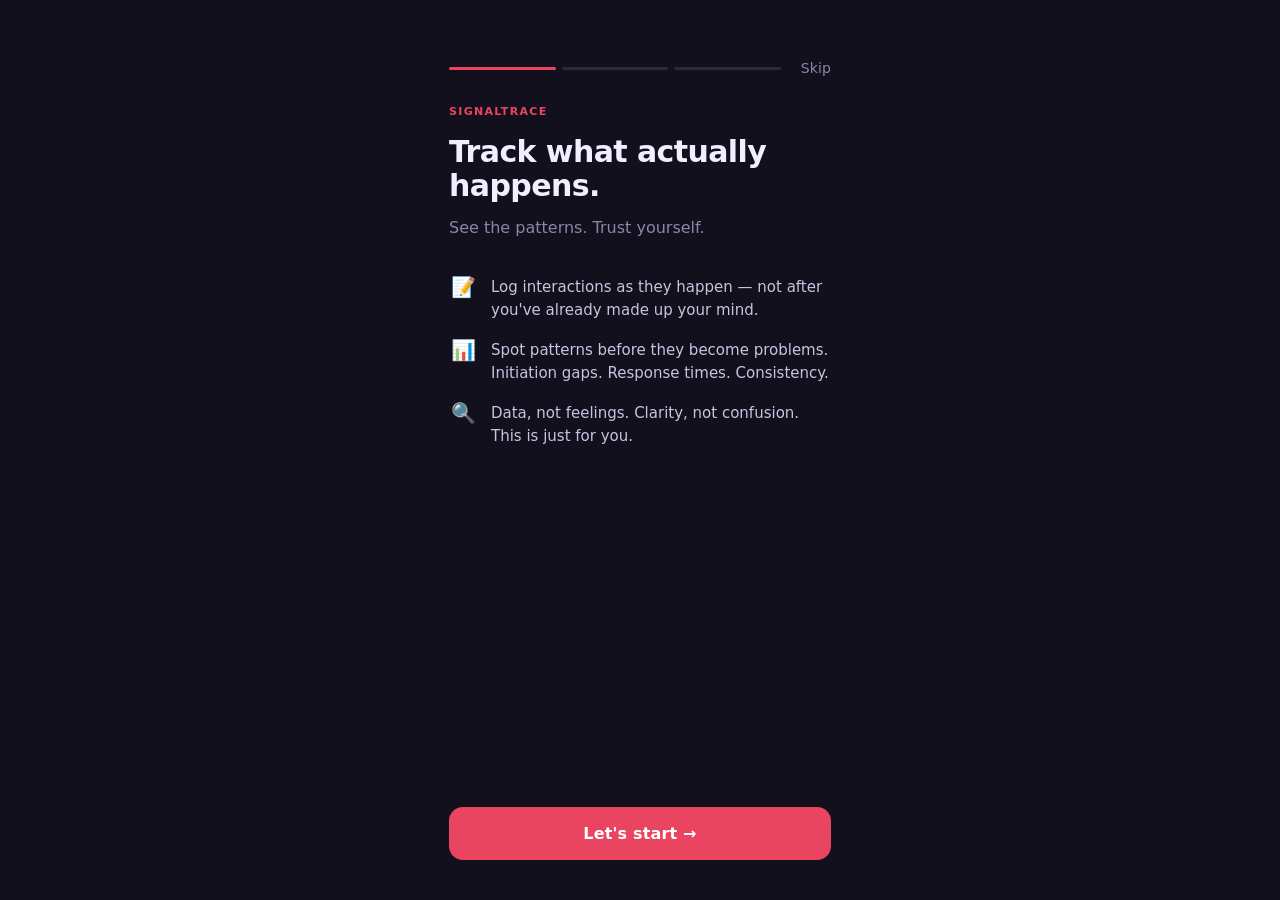
==== app/index.html @ d3213baa "Initial commit: SignalTrace dating tracker app" ====
<!DOCTYPE html>
<html lang="en">
<head>
  <meta charset="UTF-8" />
  <meta name="viewport" content="width=device-width, initial-scale=1.0, viewport-fit=cover" />
  <meta name="theme-color" content="#12101c" />
  <meta name="apple-mobile-web-app-capable" content="yes" />
  <meta name="apple-mobile-web-app-status-bar-style" content="black-translucent" />
  <meta name="apple-mobile-web-app-title" content="SignalTrace" />
  <meta name="description" content="Turn messy dating signals into clear judgment." />

  <!-- PWA manifest -->
  <link rel="manifest" href="manifest.json" />

  <!-- App icon placeholders (swap with real assets) -->
  <link rel="apple-touch-icon" href="icons/icon-192.png" />
  <link rel="icon" type="image/png" href="icons/icon-192.png" />

  <title>SignalTrace</title>

  <link rel="stylesheet" href="styles.css" />
</head>
<body>

  <!-- ─────────────────────────────────────────────
       ROOT CONTAINER
       All screens are injected / shown here.
  ────────────────────────────────────────────── -->
  <div id="app">

    <!-- ── SCREEN: Onboarding ─────────────────── -->
    <div class="screen" id="screen-onboarding" data-screen="onboarding" aria-hidden="true">
      <!-- Rendered by screens/onboarding.js -->
    </div>

    <!-- ── SCREEN: Dashboard (Home) ──────────── -->
    <div class="screen" id="screen-dashboard" data-screen="dashboard" aria-hidden="true">
      <!-- Rendered by screens/dashboard.js -->
    </div>

    <!-- ── SCREEN: Person Detail ─────────────── -->
    <div class="screen" id="screen-person" data-screen="person" aria-hidden="true">
      <!-- Rendered by screens/person.js -->
    </div>

    <!-- ── SCREEN: Log / Add Entry ───────────── -->
    <div class="screen" id="screen-log" data-screen="log" aria-hidden="true">
      <!-- Rendered by screens/log.js -->
    </div>

    <!-- ── SCREEN: Profile / About Me ────────── -->
    <div class="screen" id="screen-profile" data-screen="profile" aria-hidden="true">
      <!-- Rendered by screens/profile.js -->
    </div>

    <!-- ── SCREEN: Add / Edit Person ─────────── -->
    <div class="screen" id="screen-add-person" data-screen="add-person" aria-hidden="true">
      <!-- Rendered by screens/person.js (renderAddPerson / renderEditPerson) -->
    </div>

    <!-- ── BOTTOM NAVIGATION ──────────────────── -->
    <nav id="bottom-nav" aria-label="Main navigation">

      <button
        class="nav-tab"
        data-nav="dashboard"
        aria-label="Home"
        aria-current="false"
        type="button"
      >
        <!-- Home icon -->
        <svg class="nav-icon" viewBox="0 0 24 24" fill="none" stroke="currentColor"
             stroke-width="1.8" stroke-linecap="round" stroke-linejoin="round"
             aria-hidden="true">
          <path d="M3 9.5L12 3l9 6.5V20a1 1 0 0 1-1 1H5a1 1 0 0 1-1-1V9.5z"/>
          <polyline points="9 21 9 13 15 13 15 21"/>
        </svg>
        <span class="nav-label">Home</span>
      </button>

      <button
        class="nav-tab nav-tab--add"
        data-nav="log"
        aria-label="Add entry"
        type="button"
      >
        <!-- Plus icon -->
        <svg class="nav-icon" viewBox="0 0 24 24" fill="none" stroke="currentColor"
             stroke-width="2" stroke-linecap="round" stroke-linejoin="round"
             aria-hidden="true">
          <line x1="12" y1="5" x2="12" y2="19"/>
          <line x1="5" y1="12" x2="19" y2="12"/>
        </svg>
        <span class="nav-label">Add</span>
      </button>

      <button
        class="nav-tab"
        data-nav="profile"
        aria-label="Insights"
        aria-current="false"
        type="button"
      >
        <!-- Signal / insights icon -->
        <svg class="nav-icon" viewBox="0 0 24 24" fill="none" stroke="currentColor"
             stroke-width="1.8" stroke-linecap="round" stroke-linejoin="round"
             aria-hidden="true">
          <circle cx="12" cy="12" r="2"/>
          <path d="M6.3 6.3a8 8 0 0 0 0 11.4"/>
          <path d="M17.7 6.3a8 8 0 0 1 0 11.4"/>
          <path d="M3.5 3.5a13.5 13.5 0 0 0 0 17"/>
          <path d="M20.5 3.5a13.5 13.5 0 0 1 0 17"/>
        </svg>
        <span class="nav-label">Insights</span>
      </button>

    </nav>

  </div><!-- /#app -->

  <!-- ─────────────────────────────────────────────
       SCRIPTS — load order matters:
       data layer → signal logic → screens → app
  ────────────────────────────────────────────── -->
  <script src="data.js"></script>
  <script src="signals.js"></script>
  <script src="screens/dashboard.js"></script>
  <script src="screens/person.js"></script>
  <script src="screens/log.js"></script>
  <script src="screens/profile.js"></script>
  <script src="screens/onboarding.js"></script>
  <script src="app.js"></script>

</body>
</html>
---- app/styles.css ----
/* ============================================================
   SIGNAL TRACE — Design System
   Dark-first. Intelligent. Restrained. Not a dating app.
   Ref: Linear, Notion, Mercury Bank
   ============================================================ */


/* ============================================================
   1. DESIGN TOKENS
   ============================================================ */

:root {

  /* --- Backgrounds --- */
  --bg-primary:     #0E0D11;   /* deepest layer — main app bg */
  --bg-secondary:   #131118;   /* nav, sidebars */
  --bg-card:        #19171F;   /* card surface */
  --bg-card-hover:  #1F1C28;   /* card hover state */
  --bg-elevated:    #221F2C;   /* modals, popovers, dropdowns */
  --bg-input:       #16141B;   /* form field backgrounds */
  --bg-overlay:     rgba(8, 7, 14, 0.72); /* modal scrim */

  /* --- Text --- */
  --text-primary:   #E6E4EE;   /* headings, primary labels */
  --text-secondary: #9491A4;   /* body text, descriptions */
  --text-muted:     #5A5770;   /* timestamps, placeholders, disabled */
  --text-inverse:   #0E0D11;   /* text on light/accent surfaces */

  /* --- Accent: Dusty Rose — sophisticated, not sweet --- */
  --accent:         #B87A8E;
  --accent-strong:  #C8899E;   /* hover, emphasis */
  --accent-subtle:  rgba(184, 122, 142, 0.10);
  --accent-glow:    rgba(184, 122, 142, 0.22);
  --accent-border:  rgba(184, 122, 142, 0.30);

  /* --- Semantic signal colors (muted — not traffic-light loud) --- */
  --signal-high:       #C4574B;   /* red: strong negative / warning */
  --signal-high-bg:    rgba(196, 87, 75, 0.10);
  --signal-high-border:rgba(196, 87, 75, 0.25);

  --signal-medium:     #B8844A;   /* amber: uncertain / watch */
  --signal-medium-bg:  rgba(184, 132, 74, 0.10);
  --signal-medium-border: rgba(184, 132, 74, 0.25);

  --signal-low:        #4E8F6A;   /* green: positive / proceed */
  --signal-low-bg:     rgba(78, 143, 106, 0.10);
  --signal-low-border: rgba(78, 143, 106, 0.25);

  --neutral:           #5A5770;   /* ended / inactive */
  --neutral-bg:        rgba(90, 87, 112, 0.12);
  --neutral-border:    rgba(90, 87, 112, 0.25);

  /* --- Borders --- */
  --border-color:       rgba(255, 255, 255, 0.07);
  --border-color-mid:   rgba(255, 255, 255, 0.11);
  --border-color-strong:rgba(255, 255, 255, 0.18);
  --border-focus:       var(--accent);

  /* --- Border radius --- */
  --radius-xs:  4px;
  --radius-sm:  6px;
  --radius-md:  10px;
  --radius-lg:  14px;
  --radius-xl:  20px;
  --radius-2xl: 28px;
  --radius-full:999px;

  /* --- Typography --- */
  --font-primary: -apple-system, BlinkMacSystemFont, "SF Pro Text",
                  "Segoe UI", system-ui, sans-serif;
  --font-mono:    "SF Mono", "Fira Code", "Cascadia Code",
                  Consolas, "Courier New", monospace;

  --text-xs:    11px;
  --text-sm:    13px;
  --text-base:  15px;
  --text-md:    17px;
  --text-lg:    20px;
  --text-xl:    24px;
  --text-2xl:   30px;
  --text-3xl:   38px;

  --leading-tight:  1.25;
  --leading-normal: 1.5;
  --leading-loose:  1.7;

  --weight-regular: 400;
  --weight-medium:  500;
  --weight-semibold:600;
  --weight-bold:    700;

  /* --- Spacing scale (4px base) --- */
  --space-1:  4px;
  --space-2:  8px;
  --space-3:  12px;
  --space-4:  16px;
  --space-5:  20px;
  --space-6:  24px;
  --space-8:  32px;
  --space-10: 40px;
  --space-12: 48px;
  --space-16: 64px;

  /* --- Shadows --- */
  --shadow-sm:  0 1px 3px rgba(0,0,0,0.35);
  --shadow-md:  0 4px 16px rgba(0,0,0,0.40);
  --shadow-lg:  0 10px 40px rgba(0,0,0,0.55);
  --shadow-card:0 0 0 1px var(--border-color), var(--shadow-sm);

  /* --- Transitions --- */
  --ease:      cubic-bezier(0.16, 1, 0.3, 1);
  --ease-in:   cubic-bezier(0.4, 0, 1, 1);
  --ease-out:  cubic-bezier(0, 0, 0.2, 1);
  --duration-fast:   120ms;
  --duration-base:   200ms;
  --duration-slow:   350ms;

  /* --- Mobile layout --- */
  --screen-max:    430px;
  --header-height: 56px;
  --nav-height:    64px;
  --safe-bottom:   env(safe-area-inset-bottom, 20px);
}


/* ============================================================
   2. RESET + BASE
   ============================================================ */

*, *::before, *::after {
  box-sizing: border-box;
  margin: 0;
  padding: 0;
}

html {
  -webkit-text-size-adjust: 100%;
  text-size-adjust: 100%;
}

body {
  font-family:      var(--font-primary);
  font-size:        var(--text-base);
  line-height:      var(--leading-normal);
  color:            var(--text-primary);
  background-color: var(--bg-primary);
  -webkit-font-smoothing: antialiased;
  -moz-osx-font-smoothing: grayscale;
  overscroll-behavior: none;
}

a {
  color: var(--accent);
  text-decoration: none;
}

a:hover {
  color: var(--accent-strong);
  text-decoration: underline;
}

button {
  font-family:  var(--font-primary);
  cursor:       pointer;
  border:       none;
  background:   transparent;
  -webkit-tap-highlight-color: transparent;
}

input, textarea, select {
  font-family: var(--font-primary);
  font-size:   var(--text-base);
}

img {
  display:    block;
  max-width:  100%;
}

p {
  color: var(--text-secondary);
  line-height: var(--leading-normal);
}

h1, h2, h3, h4, h5 {
  color:       var(--text-primary);
  font-weight: var(--weight-semibold);
  line-height: var(--leading-tight);
}

h1 { font-size: var(--text-2xl); }
h2 { font-size: var(--text-xl); }
h3 { font-size: var(--text-lg); }
h4 { font-size: var(--text-md); }
h5 { font-size: var(--text-base); }

ul, ol { list-style: none; }

::-webkit-scrollbar          { display: none; }
* { scrollbar-width: none; }

::selection {
  background: var(--accent-glow);
  color:      var(--text-primary);
}

::placeholder { color: var(--text-muted); }


/* ============================================================
   3. LAYOUT
   ============================================================ */

/* Root app container — centers mobile frame on wider screens */
.app-container {
  position:   relative;
  width:      100%;
  max-width:  var(--screen-max);
  min-height: 100dvh;
  margin:     0 auto;
  background: var(--bg-primary);
  overflow:   hidden;
  display:    flex;
  flex-direction: column;
}

/* Full screen view — fills app-container, accounts for header + nav */
.screen {
  flex:     1;
  display:  flex;
  flex-direction: column;
  overflow: hidden;
  min-height: 0;
}

/* Fixed top header */
.screen-header {
  display:    flex;
  align-items:center;
  justify-content: space-between;
  height:     var(--header-height);
  padding:    0 var(--space-5);
  flex-shrink:0;
  border-bottom: 1px solid var(--border-color);
  background: var(--bg-primary);
  position:   sticky;
  top:        0;
  z-index:    20;
}

.screen-header-left,
.screen-header-right {
  display:     flex;
  align-items: center;
  gap:         var(--space-2);
  min-width:   40px;
}

.screen-header-right { justify-content: flex-end; }

.screen-title {
  font-size:   var(--text-md);
  font-weight: var(--weight-semibold);
  color:       var(--text-primary);
  letter-spacing: -0.01em;
}

/* Scrollable content area */
.screen-content {
  flex:       1;
  overflow-y: auto;
  overflow-x: hidden;
  padding:    var(--space-4) var(--space-4) var(--space-6);
}

.screen-content--padded {
  padding: var(--space-5);
}

/* Section grouping inside screen-content */
.section {
  margin-bottom: var(--space-6);
}

.section-header {
  display:         flex;
  align-items:     center;
  justify-content: space-between;
  margin-bottom:   var(--space-3);
}

.section-title {
  font-size:      var(--text-xs);
  font-weight:    var(--weight-bold);
  text-transform: uppercase;
  letter-spacing: 0.08em;
  color:          var(--text-muted);
}

.section-action {
  font-size:   var(--text-sm);
  font-weight: var(--weight-medium);
  color:       var(--accent);
  cursor:      pointer;
}

.section-action:hover { color: var(--accent-strong); }

/* Bottom navigation */
.bottom-nav {
  display:    flex;
  height:     calc(var(--nav-height) + var(--safe-bottom));
  padding-bottom: var(--safe-bottom);
  background: var(--bg-secondary);
  border-top: 1px solid var(--border-color);
  flex-shrink:0;
  position:   sticky;
  bottom:     0;
  z-index:    30;
}

.nav-item {
  flex:        1;
  display:     flex;
  flex-direction: column;
  align-items: center;
  justify-content: center;
  gap:         var(--space-1);
  padding:     var(--space-2) 0;
  color:       var(--text-muted);
  font-size:   var(--text-xs);
  font-weight: var(--weight-medium);
  transition:  color var(--duration-fast) var(--ease);
  -webkit-tap-highlight-color: transparent;
}

.nav-item:hover    { color: var(--text-secondary); }
.nav-item.active   { color: var(--accent); }

.nav-item__icon {
  width:  24px;
  height: 24px;
  display:flex;
  align-items:    center;
  justify-content:center;
  font-size: 20px;
  line-height: 1;
}

.nav-item__label { font-size: var(--text-xs); }

/* Divider */
.divider {
  height:     1px;
  background: var(--border-color);
  margin:     var(--space-4) 0;
}


/* ============================================================
   4. CARDS
   ============================================================ */

.card {
  background:    var(--bg-card);
  border:        1px solid var(--border-color);
  border-radius: var(--radius-lg);
  padding:       var(--space-4);
}

.card--sm   { padding: var(--space-3); }
.card--lg   { padding: var(--space-5) var(--space-6); }
.card--flush{ padding: 0; }

/* Subtle inner shadow for depth */
.card--elevated {
  background: var(--bg-elevated);
  box-shadow: var(--shadow-md);
}

/* Hover state — for tappable cards */
.card-hover {
  cursor:     pointer;
  transition: background    var(--duration-fast) var(--ease),
              border-color  var(--duration-fast) var(--ease),
              transform     var(--duration-fast) var(--ease);
}

.card-hover:hover,
.card-hover:focus-visible {
  background:   var(--bg-card-hover);
  border-color: var(--border-color-mid);
  transform:    translateY(-1px);
  outline:      none;
}

.card-hover:active {
  transform: translateY(0);
  background: var(--bg-elevated);
}

/* Accent-tinted card (for alerts, highlights) */
.card--accent {
  background:   var(--accent-subtle);
  border-color: var(--accent-border);
}

.card--signal-high {
  background:   var(--signal-high-bg);
  border-color: var(--signal-high-border);
}

.card--signal-medium {
  background:   var(--signal-medium-bg);
  border-color: var(--signal-medium-border);
}

.card--signal-low {
  background:   var(--signal-low-bg);
  border-color: var(--signal-low-border);
}

/* Stack of cards with consistent gap */
.card-stack {
  display:        flex;
  flex-direction: column;
  gap:            var(--space-2);
}

.card-stack--lg { gap: var(--space-3); }


/* ============================================================
   5. BUTTONS
   ============================================================ */

.btn {
  display:         inline-flex;
  align-items:     center;
  justify-content: center;
  gap:             var(--space-2);
  padding:         10px var(--space-4);
  border-radius:   var(--radius-md);
  font-size:       var(--text-sm);
  font-weight:     var(--weight-semibold);
  line-height:     1;
  white-space:     nowrap;
  transition:      background  var(--duration-fast) var(--ease),
                   color       var(--duration-fast) var(--ease),
                   border-color var(--duration-fast) var(--ease),
                   box-shadow  var(--duration-fast) var(--ease),
                   transform   var(--duration-fast) var(--ease);
  -webkit-tap-highlight-color: transparent;
  user-select:     none;
}

.btn:active { transform: scale(0.97); }
.btn:disabled {
  opacity: 0.38;
  cursor:  not-allowed;
  pointer-events: none;
}

/* Sizes */
.btn--sm {
  padding:     7px var(--space-3);
  font-size:   var(--text-xs);
  border-radius: var(--radius-sm);
}

.btn--lg {
  padding:     14px var(--space-6);
  font-size:   var(--text-base);
  border-radius: var(--radius-lg);
}

.btn--full { width: 100%; }

/* Primary — dusty rose accent */
.btn-primary {
  background: var(--accent);
  color:      var(--text-inverse);
  border:     1px solid transparent;
}

.btn-primary:hover {
  background: var(--accent-strong);
  box-shadow: 0 0 0 3px var(--accent-glow);
}

/* Secondary — outlined */
.btn-secondary {
  background:   transparent;
  color:        var(--text-primary);
  border:       1px solid var(--border-color-mid);
}

.btn-secondary:hover {
  background:   var(--bg-card-hover);
  border-color: var(--border-color-strong);
}

/* Ghost — low visual weight */
.btn-ghost {
  background:   transparent;
  color:        var(--text-secondary);
  border:       1px solid transparent;
}

.btn-ghost:hover {
  background: rgba(255, 255, 255, 0.05);
  color:      var(--text-primary);
}

/* Danger */
.btn-danger {
  background:   transparent;
  color:        var(--signal-high);
  border:       1px solid var(--signal-high-border);
}

.btn-danger:hover {
  background:   var(--signal-high-bg);
  border-color: var(--signal-high);
}

/* Icon-only button */
.btn-icon {
  width:  36px;
  height: 36px;
  padding:      0;
  border-radius:var(--radius-md);
  flex-shrink:  0;
}

.btn-icon--sm {
  width: 28px;
  height:28px;
  border-radius: var(--radius-sm);
}

.btn-icon--round { border-radius: var(--radius-full); }

/* Back button */
.btn-back {
  width:         36px;
  height:        36px;
  border-radius: var(--radius-md);
  background:    var(--bg-card);
  border:        1px solid var(--border-color);
  color:         var(--text-secondary);
  display:       flex;
  align-items:   center;
  justify-content:center;
  font-size:     18px;
}

.btn-back:hover {
  background:   var(--bg-card-hover);
  border-color: var(--border-color-mid);
  color:        var(--text-primary);
}

/* FAB — floating action button */
.fab {
  position:      fixed;
  bottom:        calc(var(--nav-height) + var(--safe-bottom) + var(--space-4));
  right:         var(--space-5);
  width:         52px;
  height:        52px;
  border-radius: var(--radius-full);
  background:    var(--accent);
  color:         var(--text-inverse);
  border:        none;
  box-shadow:    0 4px 20px var(--accent-glow), var(--shadow-md);
  font-size:     24px;
  display:       flex;
  align-items:   center;
  justify-content:center;
  z-index:       25;
  transition:    transform var(--duration-fast) var(--ease),
                 box-shadow var(--duration-fast) var(--ease);
}

.fab:hover {
  transform:  scale(1.05);
  box-shadow: 0 6px 28px var(--accent-glow), var(--shadow-lg);
}

.fab:active { transform: scale(0.97); }


/* ============================================================
   6. FORM ELEMENTS
   ============================================================ */

.label {
  display:     block;
  font-size:   var(--text-xs);
  font-weight: var(--weight-bold);
  text-transform: uppercase;
  letter-spacing: 0.07em;
  color:       var(--text-muted);
  margin-bottom: var(--space-2);
}

.input-group {
  display:        flex;
  flex-direction: column;
  gap:            var(--space-2);
  margin-bottom:  var(--space-4);
}

/* Base input style */
.input,
.textarea,
.select {
  width:         100%;
  background:    var(--bg-input);
  border:        1px solid var(--border-color);
  border-radius: var(--radius-md);
  padding:       11px var(--space-3);
  color:         var(--text-primary);
  font-size:     var(--text-base);
  outline:       none;
  transition:    border-color var(--duration-fast) var(--ease),
                 box-shadow   var(--duration-fast) var(--ease);
  -webkit-appearance: none;
  appearance:    none;
}

.input::placeholder,
.textarea::placeholder { color: var(--text-muted); }

.input:hover,
.textarea:hover,
.select:hover {
  border-color: var(--border-color-mid);
}

.input:focus,
.textarea:focus,
.select:focus {
  border-color: var(--accent);
  box-shadow:   0 0 0 3px var(--accent-glow);
}

.textarea {
  resize:     vertical;
  min-height: 88px;
  line-height:var(--leading-normal);
}

.select {
  cursor:          pointer;
  background-image:url("data:image/svg+xml,%3Csvg xmlns='http://www.w3.org/2000/svg' width='12' height='8' viewBox='0 0 12 8'%3E%3Cpath d='M1 1l5 5 5-5' stroke='%235A5770' stroke-width='1.5' fill='none' stroke-linecap='round' stroke-linejoin='round'/%3E%3C/svg%3E");
  background-repeat:  no-repeat;
  background-position:right var(--space-3) center;
  padding-right: var(--space-8);
}

/* Input with icon prefix */
.input-with-icon {
  position: relative;
}

.input-with-icon .input {
  padding-left: var(--space-9, 36px);
}

.input-icon {
  position:     absolute;
  left:         var(--space-3);
  top:          50%;
  transform:    translateY(-50%);
  color:        var(--text-muted);
  pointer-events:none;
  font-size:    16px;
}

/* Helper text beneath input */
.input-hint {
  font-size: var(--text-xs);
  color:     var(--text-muted);
  line-height:var(--leading-normal);
}

.input-hint--error { color: var(--signal-high); }

/* Error state */
.input--error {
  border-color: var(--signal-high);
}

.input--error:focus {
  box-shadow: 0 0 0 3px var(--signal-high-bg);
}

/* Chip-style multi-select options */
.option-grid {
  display:   flex;
  flex-wrap: wrap;
  gap:       var(--space-2);
}

.option-chip {
  padding:       6px var(--space-3);
  border-radius: var(--radius-full);
  font-size:     var(--text-sm);
  font-weight:   var(--weight-medium);
  border:        1.5px solid var(--border-color);
  background:    var(--bg-input);
  color:         var(--text-secondary);
  cursor:        pointer;
  transition:    all var(--duration-fast) var(--ease);
}

.option-chip:hover {
  border-color: var(--border-color-mid);
  color:        var(--text-primary);
}

.option-chip.selected {
  border-color: var(--accent);
  background:   var(--accent-subtle);
  color:        var(--accent);
}


/* ============================================================
   7. BADGES
   ============================================================ */

.badge {
  display:        inline-flex;
  align-items:    center;
  gap:            5px;
  padding:        3px 9px;
  border-radius:  var(--radius-full);
  font-size:      var(--text-xs);
  font-weight:    var(--weight-bold);
  letter-spacing: 0.04em;
  text-transform: uppercase;
  white-space:    nowrap;
  border:         1px solid transparent;
  line-height:    1;
}

/* Status-semantic badges */
.badge-high {
  color:        var(--signal-high);
  background:   var(--signal-high-bg);
  border-color: var(--signal-high-border);
}

.badge-medium {
  color:        var(--signal-medium);
  background:   var(--signal-medium-bg);
  border-color: var(--signal-medium-border);
}

.badge-low {
  color:        var(--signal-low);
  background:   var(--signal-low-bg);
  border-color: var(--signal-low-border);
}

.badge-neutral {
  color:        var(--neutral);
  background:   var(--neutral-bg);
  border-color: var(--neutral-border);
}

.badge-accent {
  color:        var(--accent);
  background:   var(--accent-subtle);
  border-color: var(--accent-border);
}

/* Action status badges — used on person cards */
.badge-continue   { @extend .badge-low; }
.badge-observing  { @extend .badge-medium; }
.badge-wait       {
  color:        #C47A3C;
  background:   rgba(196, 122, 60, 0.10);
  border-color: rgba(196, 122, 60, 0.28);
}
.badge-deadline   { @extend .badge-accent; }
.badge-suggest-end{
  color:        var(--signal-high);
  background:   var(--signal-high-bg);
  border-color: var(--signal-high-border);
}
.badge-ended      { @extend .badge-neutral; }
.badge-committed  {
  color:        var(--accent);
  background:   var(--accent-subtle);
  border-color: var(--accent-border);
  box-shadow:   0 0 0 1px var(--accent-glow);
}

/* Dot badge for notifications */
.badge-dot {
  width:  8px;
  height: 8px;
  border-radius: var(--radius-full);
  background:    var(--accent);
  border:        2px solid var(--bg-primary);
  flex-shrink:   0;
}


/* ============================================================
   8. AVATAR
   ============================================================ */

.avatar {
  display:         flex;
  align-items:     center;
  justify-content: center;
  border-radius:   var(--radius-full);
  font-weight:     var(--weight-bold);
  background:      var(--bg-elevated);
  border:          1px solid var(--border-color-mid);
  color:           var(--text-secondary);
  flex-shrink:     0;
  overflow:        hidden;
  text-transform:  uppercase;
  letter-spacing:  0.03em;
  user-select:     none;
}

.avatar--sm  { width: 28px; height: 28px; font-size: 11px; }
.avatar--md  { width: 36px; height: 36px; font-size: 14px; }
.avatar--lg  { width: 48px; height: 48px; font-size: 18px; }
.avatar--xl  { width: 64px; height: 64px; font-size: 24px; }

/* Avatar with colored background by name hash */
.avatar--rose      { background: rgba(184, 122, 142, 0.20); color: var(--accent); border-color: var(--accent-border); }
.avatar--sage      { background: rgba(78, 143, 106, 0.18); color: #4E8F6A; border-color: rgba(78,143,106,0.30); }
.avatar--ochre     { background: rgba(184, 132, 74, 0.18); color: #B8844A; border-color: rgba(184,132,74,0.30); }
.avatar--slate     { background: rgba(100, 95, 140, 0.22); color: #8B88C0; border-color: rgba(100,95,140,0.35); }
.avatar--copper    { background: rgba(180, 100, 80, 0.18); color: #C47060; border-color: rgba(180,100,80,0.30); }

/* Avatar stack (overlap group) */
.avatar-stack {
  display:    flex;
  flex-direction: row-reverse;
}

.avatar-stack .avatar {
  margin-left: -8px;
  border:      2px solid var(--bg-card);
}

.avatar-stack .avatar:last-child { margin-left: 0; }


/* ============================================================
   9. TAGS
   ============================================================ */

.tag {
  display:        inline-flex;
  align-items:    center;
  gap:            var(--space-1);
  padding:        4px 10px;
  border-radius:  var(--radius-full);
  font-size:      var(--text-xs);
  font-weight:    var(--weight-medium);
  background:     var(--bg-card-hover);
  border:         1px solid var(--border-color);
  color:          var(--text-secondary);
  white-space:    nowrap;
}

.tag--accent {
  background:   var(--accent-subtle);
  border-color: var(--accent-border);
  color:        var(--accent);
}

.tag-removable {
  cursor: pointer;
}

.tag-removable::after {
  content:     '×';
  font-size:   13px;
  line-height: 1;
  color:       var(--text-muted);
  margin-left: 2px;
  transition:  color var(--duration-fast);
}

.tag-removable:hover::after {
  color: var(--text-primary);
}

/* Tag group with wrap */
.tag-group {
  display:   flex;
  flex-wrap: wrap;
  gap:       var(--space-2);
}


/* ============================================================
   10. SIGNAL PILL
   Displays signal strength / quality inline
   ============================================================ */

.signal-pill {
  display:        inline-flex;
  align-items:    center;
  gap:            6px;
  padding:        5px 11px;
  border-radius:  var(--radius-full);
  font-size:      var(--text-xs);
  font-weight:    var(--weight-semibold);
  letter-spacing: 0.02em;
  border:         1px solid transparent;
  white-space:    nowrap;
}

/* Dot indicator inside pill */
.signal-pill::before {
  content:      '';
  width:        6px;
  height:       6px;
  border-radius:var(--radius-full);
  flex-shrink:  0;
}

.signal-pill--high {
  color:        var(--signal-high);
  background:   var(--signal-high-bg);
  border-color: var(--signal-high-border);
}

.signal-pill--high::before { background: var(--signal-high); }

.signal-pill--medium {
  color:        var(--signal-medium);
  background:   var(--signal-medium-bg);
  border-color: var(--signal-medium-border);
}

.signal-pill--medium::before { background: var(--signal-medium); }

.signal-pill--low {
  color:        var(--signal-low);
  background:   var(--signal-low-bg);
  border-color: var(--signal-low-border);
}

.signal-pill--low::before { background: var(--signal-low); }

.signal-pill--neutral {
  color:        var(--neutral);
  background:   var(--neutral-bg);
  border-color: var(--neutral-border);
}

.signal-pill--neutral::before { background: var(--neutral); }

/* Signal bar — visual strength meter */
.signal-bar {
  display:     flex;
  gap:         3px;
  align-items: flex-end;
  height:      14px;
}

.signal-bar__segment {
  width:         4px;
  border-radius: 1px;
  background:    var(--border-color-mid);
  transition:    background var(--duration-fast);
}

.signal-bar__segment:nth-child(1) { height: 40%; }
.signal-bar__segment:nth-child(2) { height: 65%; }
.signal-bar__segment:nth-child(3) { height: 90%; }

.signal-bar--high   .signal-bar__segment                { background: var(--signal-high); }
.signal-bar--medium .signal-bar__segment:nth-child(-n+2) { background: var(--signal-medium); }
.signal-bar--low    .signal-bar__segment:nth-child(1)    { background: var(--signal-low); }


/* ============================================================
   11. TIMELINE
   ============================================================ */

.timeline {
  display:        flex;
  flex-direction: column;
  position:       relative;
}

.timeline-item {
  display:  flex;
  gap:      var(--space-3);
  position: relative;
  padding-bottom: var(--space-5);
}

.timeline-item:last-child {
  padding-bottom: 0;
}

/* Vertical connector line */
.timeline-item:not(:last-child)::before {
  content:    '';
  position:   absolute;
  left:       9px;          /* centers on the 20px dot */
  top:        20px;
  width:      1px;
  bottom:     0;
  background: var(--border-color);
}

.timeline-item__dot {
  width:         20px;
  height:        20px;
  border-radius: var(--radius-full);
  background:    var(--bg-elevated);
  border:        1.5px solid var(--border-color-mid);
  flex-shrink:   0;
  margin-top:    2px;
  z-index:       1;
  display:       flex;
  align-items:   center;
  justify-content:center;
  font-size:     9px;
  color:         var(--text-muted);
  transition:    border-color var(--duration-fast),
                 background   var(--duration-fast);
}

.timeline-item--accent .timeline-item__dot {
  background:   var(--accent-subtle);
  border-color: var(--accent);
  color:        var(--accent);
}

.timeline-item--high .timeline-item__dot {
  background:   var(--signal-high-bg);
  border-color: var(--signal-high);
}

.timeline-item--low .timeline-item__dot {
  background:   var(--signal-low-bg);
  border-color: var(--signal-low);
}

.timeline-item__content { flex: 1; min-width: 0; }

.timeline-item__label {
  font-size:   var(--text-sm);
  font-weight: var(--weight-medium);
  color:       var(--text-primary);
  line-height: var(--leading-tight);
  margin-bottom: 3px;
}

.timeline-item__sub {
  font-size:   var(--text-xs);
  color:       var(--text-secondary);
  line-height: var(--leading-normal);
}

.timeline-item__date {
  font-size:   var(--text-xs);
  color:       var(--text-muted);
  flex-shrink: 0;
  margin-top:  2px;
}


/* ============================================================
   12. EMPTY STATE
   ============================================================ */

.empty-state {
  display:         flex;
  flex-direction:  column;
  align-items:     center;
  justify-content: center;
  text-align:      center;
  padding:         var(--space-12) var(--space-6);
  gap:             var(--space-3);
}

.empty-state__icon {
  width:         52px;
  height:        52px;
  border-radius: var(--radius-lg);
  background:    var(--bg-card);
  border:        1px solid var(--border-color);
  display:       flex;
  align-items:   center;
  justify-content:center;
  font-size:     24px;
  color:         var(--text-muted);
  margin-bottom: var(--space-1);
}

.empty-state__title {
  font-size:   var(--text-md);
  font-weight: var(--weight-semibold);
  color:       var(--text-primary);
}

.empty-state__body {
  font-size:   var(--text-sm);
  color:       var(--text-muted);
  line-height: var(--leading-normal);
  max-width:   260px;
}


/* ============================================================
   13. UTILITY CLASSES
   ============================================================ */

/* --- Spacing --- */
.mt-1 { margin-top:    var(--space-1); }
.mt-2 { margin-top:    var(--space-2); }
.mt-3 { margin-top:    var(--space-3); }
.mt-4 { margin-top:    var(--space-4); }
.mt-6 { margin-top:    var(--space-6); }

.mb-1 { margin-bottom: var(--space-1); }
.mb-2 { margin-bottom: var(--space-2); }
.mb-3 { margin-bottom: var(--space-3); }
.mb-4 { margin-bottom: var(--space-4); }
.mb-6 { margin-bottom: var(--space-6); }

.pt-2 { padding-top:   var(--space-2); }
.pt-4 { padding-top:   var(--space-4); }
.pb-2 { padding-bottom:var(--space-2); }
.pb-4 { padding-bottom:var(--space-4); }

.p-3  { padding: var(--space-3); }
.p-4  { padding: var(--space-4); }
.px-4 { padding-left: var(--space-4); padding-right: var(--space-4); }
.py-2 { padding-top:  var(--space-2); padding-bottom:var(--space-2); }
.py-3 { padding-top:  var(--space-3); padding-bottom:var(--space-3); }

/* --- Flex helpers --- */
.flex           { display: flex; }
.flex-col       { display: flex; flex-direction: column; }
.flex-1         { flex: 1; }
.items-center   { align-items: center; }
.items-start    { align-items: flex-start; }
.items-end      { align-items: flex-end; }
.justify-center { justify-content: center; }
.justify-between{ justify-content: space-between; }
.justify-end    { justify-content: flex-end; }
.flex-wrap      { flex-wrap: wrap; }
.gap-1          { gap: var(--space-1); }
.gap-2          { gap: var(--space-2); }
.gap-3          { gap: var(--space-3); }
.gap-4          { gap: var(--space-4); }
.gap-6          { gap: var(--space-6); }

/* --- Text helpers --- */
.text-xs        { font-size: var(--text-xs); }
.text-sm        { font-size: var(--text-sm); }
.text-base      { font-size: var(--text-base); }
.text-md        { font-size: var(--text-md); }
.text-lg        { font-size: var(--text-lg); }

.text-primary   { color: var(--text-primary); }
.text-secondary { color: var(--text-secondary); }
.text-muted     { color: var(--text-muted); }
.text-accent    { color: var(--accent); }
.text-high      { color: var(--signal-high); }
.text-medium    { color: var(--signal-medium); }
.text-low       { color: var(--signal-low); }

.font-medium    { font-weight: var(--weight-medium); }
.font-semibold  { font-weight: var(--weight-semibold); }
.font-bold      { font-weight: var(--weight-bold); }

.text-center    { text-align: center; }
.text-right     { text-align: right; }

.uppercase      { text-transform: uppercase; letter-spacing: 0.07em; }
.truncate       { overflow: hidden; white-space: nowrap; text-overflow: ellipsis; }
.leading-tight  { line-height: var(--leading-tight); }
.leading-loose  { line-height: var(--leading-loose); }

/* --- Width/height --- */
.w-full  { width: 100%; }
.h-full  { height: 100%; }
.min-w-0 { min-width: 0; }

/* --- Border helpers --- */
.border-t { border-top:    1px solid var(--border-color); }
.border-b { border-bottom: 1px solid var(--border-color); }

/* --- Misc --- */
.cursor-pointer { cursor: pointer; }
.no-select      { user-select: none; }
.hidden         { display: none; }
.opacity-0      { opacity: 0; }
.opacity-50     { opacity: 0.5; }
.relative       { position: relative; }
.absolute       { position: absolute; }
.overflow-hidden{ overflow: hidden; }

/* Row with dividers between items */
.row-list > * {
  border-bottom: 1px solid var(--border-color);
  padding: var(--space-3) 0;
}

.row-list > *:last-child { border-bottom: none; }

/* Sticky floating label row */
.sticky-label {
  position:   sticky;
  top:        0;
  background: var(--bg-primary);
  z-index:    5;
  padding:    var(--space-2) 0;
  font-size:  var(--text-xs);
  font-weight:var(--weight-bold);
  text-transform: uppercase;
  letter-spacing: 0.07em;
  color:      var(--text-muted);
}


/* ============================================================
   14. PROGRESS / HEALTH BARS
   ============================================================ */

.progress-bar {
  height:        5px;
  background:    var(--border-color);
  border-radius: var(--radius-full);
  overflow:      hidden;
}

.progress-bar__fill {
  height:        100%;
  border-radius: var(--radius-full);
  transition:    width var(--duration-slow) var(--ease);
}

.progress-bar__fill--high     { background: var(--signal-high); }
.progress-bar__fill--medium   { background: var(--signal-medium); }
.progress-bar__fill--low      { background: var(--signal-low); }
.progress-bar__fill--accent   { background: var(--accent); }

/* Compact stat row with bar */
.stat-row {
  display:     flex;
  align-items: center;
  gap:         var(--space-3);
  padding:     var(--space-2) 0;
}

.stat-row__label {
  font-size:   var(--text-xs);
  color:       var(--text-muted);
  width:       80px;
  flex-shrink: 0;
}

.stat-row__bar  { flex: 1; }

.stat-row__value {
  font-size:   var(--text-xs);
  font-weight: var(--weight-semibold);
  color:       var(--text-secondary);
  width:       28px;
  text-align:  right;
  flex-shrink: 0;
}


/* ============================================================
   15. ANIMATIONS
   ============================================================ */

/* --- fade-in --- */
@keyframes fadeIn {
  from { opacity: 0; }
  to   { opacity: 1; }
}

.fade-in {
  animation: fadeIn var(--duration-base) var(--ease) both;
}

.fade-in--slow {
  animation-duration: var(--duration-slow);
}

/* --- slide-up --- */
@keyframes slideUp {
  from {
    opacity:   0;
    transform: translateY(16px);
  }
  to {
    opacity:   1;
    transform: translateY(0);
  }
}

.slide-up {
  animation: slideUp var(--duration-base) var(--ease) both;
}

/* Staggered children */
.slide-up-list > *:nth-child(1) { animation: slideUp var(--duration-base) var(--ease) 0ms    both; }
.slide-up-list > *:nth-child(2) { animation: slideUp var(--duration-base) var(--ease) 50ms   both; }
.slide-up-list > *:nth-child(3) { animation: slideUp var(--duration-base) var(--ease) 100ms  both; }
.slide-up-list > *:nth-child(4) { animation: slideUp var(--duration-base) var(--ease) 150ms  both; }
.slide-up-list > *:nth-child(5) { animation: slideUp var(--duration-base) var(--ease) 200ms  both; }
.slide-up-list > *:nth-child(n+6) { animation: slideUp var(--duration-base) var(--ease) 250ms both; }

/* --- slide-in from right (screen push) --- */
@keyframes slideInRight {
  from {
    opacity:   0;
    transform: translateX(24px);
  }
  to {
    opacity:   1;
    transform: translateX(0);
  }
}

.slide-in-right {
  animation: slideInRight var(--duration-base) var(--ease) both;
}

/* --- pulse-dot: used on live signal indicators --- */
@keyframes pulseDot {
  0%, 100% {
    opacity:   1;
    transform: scale(1);
    box-shadow:0 0 0 0 var(--dot-color, var(--accent));
  }
  50% {
    opacity:   0.85;
    transform: scale(1.1);
    box-shadow:0 0 0 4px transparent;
  }
}

.pulse-dot {
  width:         8px;
  height:        8px;
  border-radius: var(--radius-full);
  background:    var(--dot-color, var(--accent));
  flex-shrink:   0;
  animation:     pulseDot 2.2s var(--ease) infinite;
}

.pulse-dot--high   { --dot-color: var(--signal-high); }
.pulse-dot--medium { --dot-color: var(--signal-medium); }
.pulse-dot--low    { --dot-color: var(--signal-low); }

/* --- shimmer: skeleton loading --- */
@keyframes shimmer {
  from { background-position: -200% center; }
  to   { background-position:  200% center; }
}

.skeleton {
  background: linear-gradient(
    90deg,
    var(--bg-card)       25%,
    var(--bg-card-hover) 50%,
    var(--bg-card)       75%
  );
  background-size:250% 100%;
  animation: shimmer 1.6s linear infinite;
  border-radius: var(--radius-sm);
  color:         transparent !important;
}

/* --- micro: button press feedback --- */
@keyframes pressFeedback {
  0%   { transform: scale(1); }
  40%  { transform: scale(0.96); }
  100% { transform: scale(1); }
}

.press-feedback:active {
  animation: pressFeedback var(--duration-fast) var(--ease);
}


/* ============================================================
   16. SURFACE HELPERS
   ============================================================ */

/* Subtle gradient overlay for hero sections */
.surface-gradient {
  background: linear-gradient(
    135deg,
    var(--accent-subtle)          0%,
    rgba(90, 87, 112, 0.05)       100%
  );
  border: 1px solid var(--accent-border);
}

/* Frosted glass overlay — modals, bottom sheets */
.surface-glass {
  background:        rgba(19, 17, 24, 0.90);
  backdrop-filter:   blur(24px);
  -webkit-backdrop-filter: blur(24px);
  border:            1px solid var(--border-color-mid);
}

/* Bottom sheet container */
.bottom-sheet {
  position:      fixed;
  bottom:        0;
  left:          50%;
  transform:     translateX(-50%);
  width:         100%;
  max-width:     var(--screen-max);
  background:    var(--bg-elevated);
  border-radius: var(--radius-xl) var(--radius-xl) 0 0;
  border:        1px solid var(--border-color-mid);
  border-bottom: none;
  padding:       var(--space-5) var(--space-5) calc(var(--space-5) + var(--safe-bottom));
  z-index:       50;
  animation:     slideUp var(--duration-base) var(--ease) both;
}

.bottom-sheet__handle {
  width:         36px;
  height:        4px;
  border-radius: var(--radius-full);
  background:    var(--border-color-strong);
  margin:        0 auto var(--space-5);
}

/* Toast / snackbar */
.toast {
  position:      fixed;
  bottom:        calc(var(--nav-height) + var(--safe-bottom) + var(--space-4));
  left:          50%;
  transform:     translateX(-50%);
  background:    var(--bg-elevated);
  border:        1px solid var(--border-color-mid);
  border-radius: var(--radius-lg);
  padding:       var(--space-3) var(--space-5);
  font-size:     var(--text-sm);
  font-weight:   var(--weight-medium);
  color:         var(--text-primary);
  white-space:   nowrap;
  z-index:       60;
  box-shadow:    var(--shadow-lg);
  animation:     slideUp var(--duration-base) var(--ease) both;
}


/* ================================================================
   INTEGRATION LAYER
   These rules wire app.js navigation system to the design tokens.
   They override the flex-based layout with position-based screen
   switching that app.js's _swapScreenVisibility() expects.
   ================================================================ */

/* Root app container */
#app {
  position: fixed;
  top: 0; right: 0; bottom: 0; left: 0;
  background: var(--bg-primary);
  overflow: hidden;
}

/* Screens: hidden by default, shown when --active */
.screen {
  position: absolute !important;
  top: 0; right: 0; bottom: 0; left: 0;
  overflow-y: auto;
  overflow-x: hidden;
  -webkit-overflow-scrolling: touch;
  overscroll-behavior: contain;
  display: none !important;
  flex-direction: column;
  /* Space for bottom nav */
  padding-bottom: calc(var(--nav-height) + env(safe-area-inset-bottom, 0px));
}

.screen--active {
  display: block !important;
}

/* Onboarding needs flex centering */
#screen-onboarding.screen--active {
  display: flex !important;
  align-items: center;
  justify-content: center;
  padding-bottom: 0;
}

/* Bottom navigation — fixed to bottom of viewport */
#bottom-nav {
  position: fixed;
  bottom: 0;
  left: 0;
  right: 0;
  height: calc(var(--nav-height) + env(safe-area-inset-bottom, 0px));
  padding-bottom: env(safe-area-inset-bottom, 0px);
  background: var(--bg-secondary);
  border-top: 1px solid var(--border-color);
  display: flex;
  align-items: flex-start;
  justify-content: space-around;
  padding-top: 8px;
  z-index: 100;
  transition: transform var(--duration-base) var(--ease);
}

.nav--hidden {
  transform: translateY(100%);
}

.nav-tab {
  display: flex;
  flex-direction: column;
  align-items: center;
  gap: 3px;
  padding: 2px 16px;
  min-width: 60px;
  color: var(--text-muted);
  background: none;
  border: none;
  cursor: pointer;
  font-family: inherit;
  -webkit-tap-highlight-color: transparent;
  transition: color var(--duration-fast) var(--ease);
}

.nav-tab--active { color: var(--accent); }

.nav-icon {
  width: 22px;
  height: 22px;
  flex-shrink: 0;
}

.nav-label {
  font-size: 10px;
  font-weight: var(--weight-semibold);
  letter-spacing: 0.04em;
}

/* ── Dashboard components ─────────────────────── */

.dashboard__header {
  display: flex;
  align-items: center;
  justify-content: space-between;
  padding: 20px var(--space-5) var(--space-3);
  position: sticky;
  top: 0;
  background: var(--bg-primary);
  z-index: 10;
  border-bottom: 1px solid var(--border-color);
}

.dashboard__logo {
  font-size: var(--text-md);
  font-weight: var(--weight-bold);
  color: var(--text-primary);
  letter-spacing: -0.01em;
}

.icon-btn {
  width: 36px;
  height: 36px;
  border-radius: var(--radius-full);
  border: none;
  background: none;
  cursor: pointer;
  display: flex;
  align-items: center;
  justify-content: center;
  color: var(--text-secondary);
  transition: color var(--duration-fast) var(--ease),
              background var(--duration-fast) var(--ease);
  -webkit-tap-highlight-color: transparent;
}
.icon-btn:hover { background: var(--bg-card-hover); color: var(--text-primary); }

.dashboard__summary-bar {
  display: flex;
  align-items: center;
  padding: var(--space-4) var(--space-5);
  gap: var(--space-5);
  border-bottom: 1px solid var(--border-color);
}

.summary-stat {
  display: flex;
  align-items: baseline;
  gap: var(--space-2);
}

.summary-stat__value {
  font-size: var(--text-xl);
  font-weight: var(--weight-bold);
  color: var(--text-primary);
  letter-spacing: -0.03em;
}

.summary-stat__label {
  font-size: var(--text-xs);
  color: var(--text-muted);
}

.summary-bar__divider {
  width: 1px;
  height: 18px;
  background: var(--border-color-mid);
}

.dashboard__list-section {
  padding: var(--space-3) var(--space-4);
}

.dashboard__empty { padding: var(--space-4); }

.person-list {
  list-style: none;
  display: flex;
  flex-direction: column;
  gap: var(--space-2);
  padding: 0;
  margin: 0;
}
.person-list__item { list-style: none; }

/* ── Person Card ──────────────────────────────── */

.person-card {
  width: 100%;
  display: flex;
  align-items: center;
  gap: var(--space-4);
  padding: var(--space-4);
  background: var(--bg-card);
  border: 1px solid var(--border-color);
  border-radius: var(--radius-lg);
  cursor: pointer;
  text-align: left;
  font-family: inherit;
  transition: background var(--duration-fast) var(--ease),
              border-color var(--duration-fast) var(--ease);
  -webkit-tap-highlight-color: transparent;
}
.person-card:active { background: var(--bg-card-hover); }

.person-card__avatar {
  width: 44px;
  height: 44px;
  border-radius: var(--radius-full);
  display: flex;
  align-items: center;
  justify-content: center;
  font-size: 16px;
  font-weight: var(--weight-bold);
  color: var(--bg-primary);
  flex-shrink: 0;
}

.person-card__body {
  flex: 1;
  min-width: 0;
}

.person-card__name {
  font-size: var(--text-base);
  font-weight: var(--weight-semibold);
  color: var(--text-primary);
  white-space: nowrap;
  overflow: hidden;
  text-overflow: ellipsis;
}

.person-card__meta {
  display: flex;
  align-items: center;
  gap: var(--space-1);
  margin-top: 2px;
  font-size: var(--text-xs);
  color: var(--text-muted);
}

.person-card__top-signal {
  font-size: var(--text-xs);
  color: var(--signal-medium);
  margin-top: 3px;
  font-weight: var(--weight-medium);
}

.person-card__aside {
  display: flex;
  flex-direction: column;
  align-items: flex-end;
  gap: var(--space-2);
  flex-shrink: 0;
}

.person-card__chevron {
  font-size: 18px;
  color: var(--text-muted);
  line-height: 1;
}

/* signal-pill--none: no signals yet */
.signal-pill--none {
  background: transparent;
  color: var(--text-muted);
  border: 1px solid var(--border-color);
}
.signal-pill--none::before { display: none; }

/* empty-state heading alias (dashboard uses __heading, CSS has __title) */
.empty-state__heading {
  font-size: var(--text-md);
  font-weight: var(--weight-semibold);
  color: var(--text-primary);
  text-align: center;
}

/* btn--primary alias (styles.css uses .btn-primary; dashboard uses .btn--primary) */
.btn--primary {
  background: var(--accent);
  color: var(--text-inverse);
  border: none;
}
.btn--primary:hover { background: var(--accent-strong); }

/* ── Person Detail screen components ─────────── */

.person-detail-header {
  display: flex;
  align-items: center;
  justify-content: space-between;
  padding: var(--space-4) var(--space-5);
  position: sticky;
  top: 0;
  background: var(--bg-primary);
  border-bottom: 1px solid var(--border-color);
  z-index: 10;
}

.person-detail-hero {
  display: flex;
  align-items: center;
  gap: var(--space-4);
  padding: var(--space-5);
  border-bottom: 1px solid var(--border-color);
}

.person-avatar-lg {
  width: 60px;
  height: 60px;
  border-radius: var(--radius-full);
  display: flex;
  align-items: center;
  justify-content: center;
  font-size: 22px;
  font-weight: var(--weight-bold);
  color: var(--bg-primary);
  flex-shrink: 0;
}

.person-detail-name {
  font-size: var(--text-xl);
  font-weight: var(--weight-bold);
  letter-spacing: -0.02em;
  color: var(--text-primary);
}

.person-detail-meta {
  font-size: var(--text-sm);
  color: var(--text-muted);
  margin-top: 4px;
  display: flex;
  align-items: center;
  gap: var(--space-2);
  flex-wrap: wrap;
}

.stats-row {
  display: grid;
  grid-template-columns: repeat(3, 1fr);
  gap: var(--space-2);
  padding: var(--space-4) var(--space-5);
  border-bottom: 1px solid var(--border-color);
}

.stat-block {
  background: var(--bg-card);
  border: 1px solid var(--border-color);
  border-radius: var(--radius-md);
  padding: var(--space-3);
  text-align: center;
}

.stat-value {
  font-size: var(--text-lg);
  font-weight: var(--weight-bold);
  color: var(--text-primary);
  letter-spacing: -0.03em;
}

.stat-label {
  font-size: 10px;
  color: var(--text-muted);
  margin-top: 2px;
  text-transform: uppercase;
  letter-spacing: 0.05em;
  font-weight: var(--weight-semibold);
}

.section-block {
  padding: var(--space-4) var(--space-5);
  border-bottom: 1px solid var(--border-color);
}

.section-label {
  font-size: 11px;
  font-weight: var(--weight-bold);
  letter-spacing: 0.08em;
  text-transform: uppercase;
  color: var(--text-muted);
  margin-bottom: var(--space-3);
}

/* Signal cards in person detail */
.signal-card {
  padding: var(--space-3) var(--space-4);
  border-radius: var(--radius-md);
  display: flex;
  align-items: flex-start;
  gap: var(--space-3);
  margin-bottom: var(--space-2);
}
.signal-card--high   { background: var(--signal-high-bg);   border: 1px solid var(--signal-high-border);   }
.signal-card--medium { background: var(--signal-medium-bg); border: 1px solid var(--signal-medium-border); }
.signal-card--low    { background: var(--signal-low-bg);    border: 1px solid var(--signal-low-border);    }

.signal-card-icon { font-size: 15px; margin-top: 1px; flex-shrink: 0; line-height: 1.4; }
.signal-card-title { font-weight: var(--weight-semibold); font-size: var(--text-sm); color: var(--text-primary); margin-bottom: 2px; }
.signal-card-desc  { font-size: var(--text-xs); line-height: 1.5; color: var(--text-secondary); }

/* Interaction log items */
.interaction-item {
  display: flex;
  gap: var(--space-3);
  padding: var(--space-3) 0;
  border-bottom: 1px solid var(--border-color);
}
.interaction-item:last-child { border-bottom: none; }

.interaction-type-icon {
  width: 32px;
  height: 32px;
  border-radius: var(--radius-full);
  background: var(--bg-elevated);
  display: flex;
  align-items: center;
  justify-content: center;
  font-size: 14px;
  flex-shrink: 0;
}

.interaction-info { flex: 1; min-width: 0; }

.interaction-date {
  font-size: 11px;
  color: var(--text-muted);
  font-weight: var(--weight-semibold);
}

.interaction-notes {
  font-size: var(--text-sm);
  color: var(--text-secondary);
  margin-top: 3px;
  line-height: 1.45;
  word-break: break-word;
}

.flag-row { display: flex; flex-wrap: wrap; gap: 4px; margin-top: var(--space-2); }

.flag-tag--red {
  font-size: 11px;
  padding: 2px 7px;
  border-radius: var(--radius-full);
  background: var(--signal-high-bg);
  color: var(--signal-high);
  border: 1px solid var(--signal-high-border);
  font-weight: var(--weight-medium);
}

.flag-tag--green {
  font-size: 11px;
  padding: 2px 7px;
  border-radius: var(--radius-full);
  background: var(--signal-low-bg);
  color: var(--signal-low);
  border: 1px solid var(--signal-low-border);
  font-weight: var(--weight-medium);
}

/* ── Insights / Profile screen ────────────────── */

.insights-header {
  display: flex;
  align-items: center;
  justify-content: space-between;
  padding: 20px var(--space-5) var(--space-3);
  position: sticky;
  top: 0;
  background: var(--bg-primary);
  border-bottom: 1px solid var(--border-color);
  z-index: 10;
}

.insights-title {
  font-size: var(--text-xl);
  font-weight: var(--weight-bold);
  letter-spacing: -0.02em;
  color: var(--text-primary);
}

/* ── Modal overlay (bottom sheet) ─────────────── */

.modal-overlay {
  position: fixed;
  inset: 0;
  background: var(--bg-overlay);
  z-index: 200;
  display: flex;
  align-items: flex-end;
  opacity: 0;
  pointer-events: none;
  transition: opacity var(--duration-base) var(--ease);
}
.modal-overlay.visible {
  opacity: 1;
  pointer-events: all;
}

.modal-sheet {
  width: 100%;
  background: var(--bg-elevated);
  border-radius: var(--radius-xl) var(--radius-xl) 0 0;
  border-top: 1px solid var(--border-color-mid);
  padding: var(--space-5) var(--space-5) calc(var(--space-5) + env(safe-area-inset-bottom, 0px));
  transform: translateY(24px);
  transition: transform var(--duration-base) var(--ease);
  max-height: 82vh;
  overflow-y: auto;
}
.modal-overlay.visible .modal-sheet { transform: translateY(0); }

.modal-header {
  display: flex;
  align-items: center;
  justify-content: space-between;
  margin-bottom: var(--space-5);
}

.modal-title {
  font-size: var(--text-md);
  font-weight: var(--weight-bold);
  color: var(--text-primary);
}

.modal-close {
  width: 28px;
  height: 28px;
  border-radius: var(--radius-full);
  background: var(--bg-card);
  border: none;
  cursor: pointer;
  display: flex;
  align-items: center;
  justify-content: center;
  font-size: 13px;
  color: var(--text-secondary);
  -webkit-tap-highlight-color: transparent;
}

/* ── Utility ──────────────────────────────────── */

.divider {
  height: 1px;
  background: var(--border-color);
  margin: var(--space-4) 0;
}
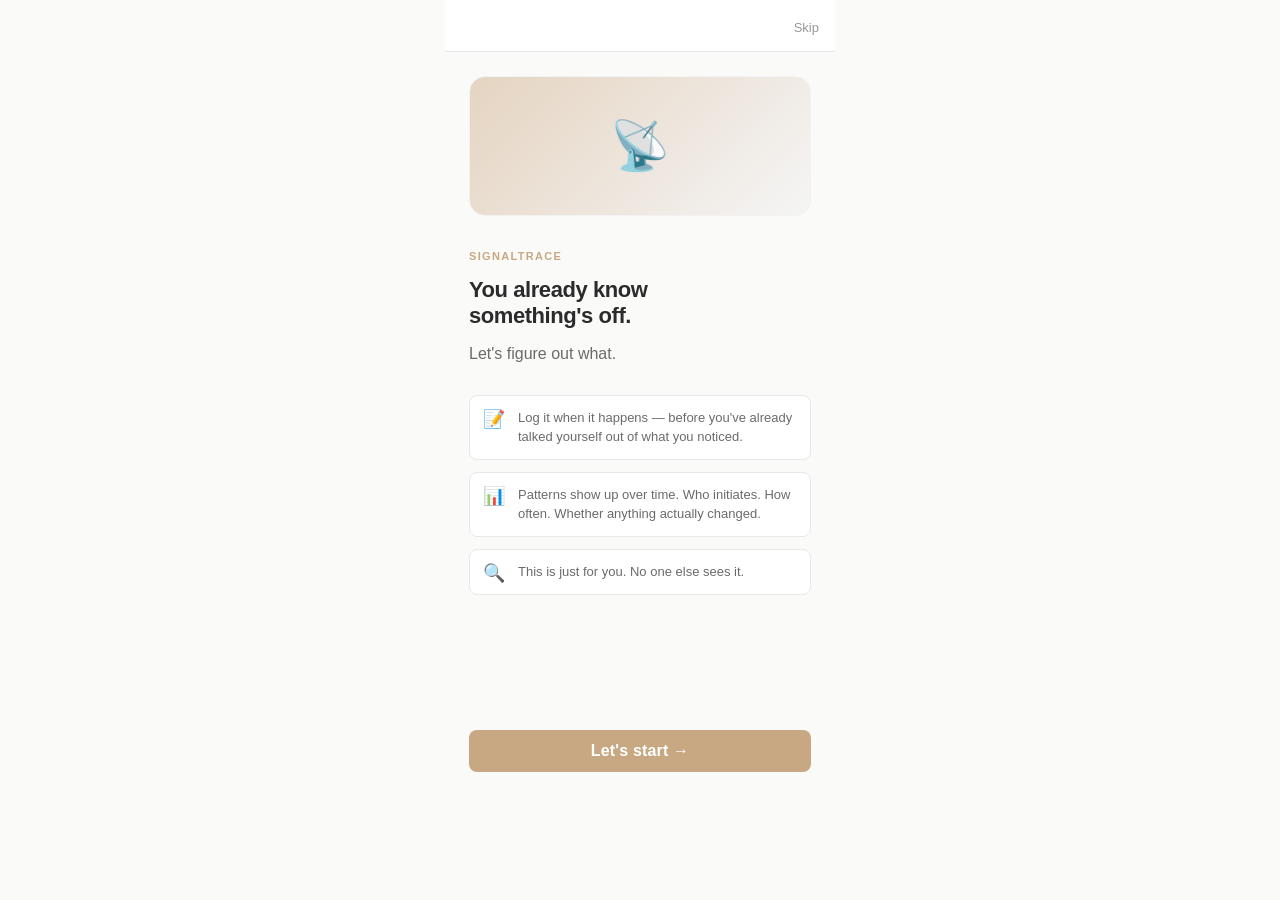
==== commit c42774ed: "redesign: warm neutral light theme, mobile-first iOS app feel" ====
--- a/app/index.html
+++ b/app/index.html
@@ -3,9 +3,9 @@
 <head>
   <meta charset="UTF-8" />
   <meta name="viewport" content="width=device-width, initial-scale=1.0, viewport-fit=cover" />
-  <meta name="theme-color" content="#12101c" />
+  <meta name="theme-color" content="#FAFAF9" />
   <meta name="apple-mobile-web-app-capable" content="yes" />
-  <meta name="apple-mobile-web-app-status-bar-style" content="black-translucent" />
+  <meta name="apple-mobile-web-app-status-bar-style" content="default" />
   <meta name="apple-mobile-web-app-title" content="SignalTrace" />
   <meta name="description" content="Turn messy dating signals into clear judgment." />
 
@@ -17,6 +17,11 @@
   <link rel="icon" type="image/png" href="icons/icon-192.png" />
 
   <title>SignalTrace</title>
+
+  <!-- Google Fonts: DM Sans (body) + DM Serif Display (headings) -->
+  <link rel="preconnect" href="https://fonts.googleapis.com" />
+  <link rel="preconnect" href="https://fonts.gstatic.com" crossorigin />
+  <link href="https://fonts.googleapis.com/css2?family=DM+Sans:ital,opsz,wght@0,9..40,400;0,9..40,500;0,9..40,600;0,9..40,700&family=DM+Serif+Display:ital@0;1&display=swap" rel="stylesheet" />
 
   <link rel="stylesheet" href="styles.css" />
 </head>
@@ -58,6 +63,11 @@
       <!-- Rendered by screens/person.js (renderAddPerson / renderEditPerson) -->
     </div>
 
+    <!-- ── SCREEN: Settings ──────────────────── -->
+    <div class="screen" id="screen-settings" data-screen="settings" aria-hidden="true">
+      <!-- Rendered by screens/settings.js -->
+    </div>
+
     <!-- ── BOTTOM NAVIGATION ──────────────────── -->
     <nav id="bottom-nav" aria-label="Main navigation">
 
@@ -68,13 +78,19 @@
         aria-current="false"
         type="button"
       >
-        <!-- Home icon -->
-        <svg class="nav-icon" viewBox="0 0 24 24" fill="none" stroke="currentColor"
-             stroke-width="1.8" stroke-linecap="round" stroke-linejoin="round"
-             aria-hidden="true">
-          <path d="M3 9.5L12 3l9 6.5V20a1 1 0 0 1-1 1H5a1 1 0 0 1-1-1V9.5z"/>
-          <polyline points="9 21 9 13 15 13 15 21"/>
-        </svg>
+        <span class="nav-tab__pill">
+          <!-- Home icon — filled when active -->
+          <svg class="nav-icon nav-icon--outline" viewBox="0 0 24 24" fill="none" stroke="currentColor"
+               stroke-width="1.8" stroke-linecap="round" stroke-linejoin="round"
+               aria-hidden="true">
+            <path d="M3 9.5L12 3l9 6.5V20a1 1 0 0 1-1 1H5a1 1 0 0 1-1-1V9.5z"/>
+            <polyline points="9 21 9 13 15 13 15 21"/>
+          </svg>
+          <svg class="nav-icon nav-icon--filled" viewBox="0 0 24 24" fill="currentColor" stroke="none"
+               aria-hidden="true">
+            <path d="M12 2.1L2.5 9.4V21a1 1 0 0 0 1 1h6v-7h5v7h6a1 1 0 0 0 1-1V9.4L12 2.1z"/>
+          </svg>
+        </span>
         <span class="nav-label">Home</span>
       </button>
 
@@ -84,13 +100,15 @@
         aria-label="Add entry"
         type="button"
       >
-        <!-- Plus icon -->
-        <svg class="nav-icon" viewBox="0 0 24 24" fill="none" stroke="currentColor"
-             stroke-width="2" stroke-linecap="round" stroke-linejoin="round"
-             aria-hidden="true">
-          <line x1="12" y1="5" x2="12" y2="19"/>
-          <line x1="5" y1="12" x2="19" y2="12"/>
-        </svg>
+        <span class="nav-tab__pill nav-tab__pill--add">
+          <!-- Plus icon -->
+          <svg class="nav-icon" viewBox="0 0 24 24" fill="none" stroke="currentColor"
+               stroke-width="2.2" stroke-linecap="round" stroke-linejoin="round"
+               aria-hidden="true">
+            <line x1="12" y1="5" x2="12" y2="19"/>
+            <line x1="5" y1="12" x2="19" y2="12"/>
+          </svg>
+        </span>
         <span class="nav-label">Add</span>
       </button>
 
@@ -101,17 +119,51 @@
         aria-current="false"
         type="button"
       >
-        <!-- Signal / insights icon -->
-        <svg class="nav-icon" viewBox="0 0 24 24" fill="none" stroke="currentColor"
-             stroke-width="1.8" stroke-linecap="round" stroke-linejoin="round"
-             aria-hidden="true">
-          <circle cx="12" cy="12" r="2"/>
-          <path d="M6.3 6.3a8 8 0 0 0 0 11.4"/>
-          <path d="M17.7 6.3a8 8 0 0 1 0 11.4"/>
-          <path d="M3.5 3.5a13.5 13.5 0 0 0 0 17"/>
-          <path d="M20.5 3.5a13.5 13.5 0 0 1 0 17"/>
-        </svg>
+        <span class="nav-tab__pill">
+          <!-- Signal / insights icon — outline -->
+          <svg class="nav-icon nav-icon--outline" viewBox="0 0 24 24" fill="none" stroke="currentColor"
+               stroke-width="1.8" stroke-linecap="round" stroke-linejoin="round"
+               aria-hidden="true">
+            <circle cx="12" cy="12" r="2"/>
+            <path d="M6.3 6.3a8 8 0 0 0 0 11.4"/>
+            <path d="M17.7 6.3a8 8 0 0 1 0 11.4"/>
+          </svg>
+          <!-- filled variant -->
+          <svg class="nav-icon nav-icon--filled" viewBox="0 0 24 24" fill="none" stroke="currentColor"
+               stroke-width="2.2" stroke-linecap="round" stroke-linejoin="round"
+               aria-hidden="true">
+            <circle cx="12" cy="12" r="2.5" fill="currentColor" stroke="none"/>
+            <path d="M6.3 6.3a8 8 0 0 0 0 11.4"/>
+            <path d="M17.7 6.3a8 8 0 0 1 0 11.4"/>
+          </svg>
+        </span>
         <span class="nav-label">Insights</span>
+      </button>
+
+      <button
+        class="nav-tab"
+        data-nav="settings"
+        aria-label="Settings"
+        aria-current="false"
+        type="button"
+      >
+        <span class="nav-tab__pill">
+          <!-- Settings gear icon — outline -->
+          <svg class="nav-icon nav-icon--outline" viewBox="0 0 24 24" fill="none" stroke="currentColor"
+               stroke-width="1.8" stroke-linecap="round" stroke-linejoin="round"
+               aria-hidden="true">
+            <circle cx="12" cy="12" r="3"/>
+            <path d="M12 1v2M12 21v2M4.22 4.22l1.42 1.42M18.36 18.36l1.42 1.42M1 12h2M21 12h2M4.22 19.78l1.42-1.42M18.36 5.64l1.42-1.42"/>
+          </svg>
+          <!-- filled variant (slightly bolder) -->
+          <svg class="nav-icon nav-icon--filled" viewBox="0 0 24 24" fill="none" stroke="currentColor"
+               stroke-width="2.2" stroke-linecap="round" stroke-linejoin="round"
+               aria-hidden="true">
+            <circle cx="12" cy="12" r="3"/>
+            <path d="M12 1v2M12 21v2M4.22 4.22l1.42 1.42M18.36 18.36l1.42 1.42M1 12h2M21 12h2M4.22 19.78l1.42-1.42M18.36 5.64l1.42-1.42"/>
+          </svg>
+        </span>
+        <span class="nav-label">Settings</span>
       </button>
 
     </nav>
@@ -123,12 +175,15 @@
        data layer → signal logic → screens → app
   ────────────────────────────────────────────── -->
   <script src="data.js"></script>
+  <script src="photos.js"></script>
   <script src="signals.js"></script>
+  <script src="voice.js"></script>
   <script src="screens/dashboard.js"></script>
   <script src="screens/person.js"></script>
   <script src="screens/log.js"></script>
   <script src="screens/profile.js"></script>
   <script src="screens/onboarding.js"></script>
+  <script src="screens/settings.js"></script>
   <script src="app.js"></script>
 
 </body>
--- a/app/styles.css
+++ b/app/styles.css
@@ -1,2009 +1,1701 @@
-/* ============================================================
-   SIGNAL TRACE — Design System
-   Dark-first. Intelligent. Restrained. Not a dating app.
-   Ref: Linear, Notion, Mercury Bank
-   ============================================================ */
-
-
-/* ============================================================
-   1. DESIGN TOKENS
-   ============================================================ */
+/* ═══════════════════════════════════════════════════════════════════════════
+   SignalTrace — Redesigned UI with Warm Neutral Palette
+   Light theme, warm taupe + forest green accents, iPhone 15 sizing (390px)
+   ═══════════════════════════════════════════════════════════════════════════ */
+
+/* ─────────────────────────────────────────────────────────────────────────
+   1. CSS VARIABLES — Color System & Tokens
+   ───────────────────────────────────────────────────────────────────────── */
 
 :root {
-
-  /* --- Backgrounds --- */
-  --bg-primary:     #0E0D11;   /* deepest layer — main app bg */
-  --bg-secondary:   #131118;   /* nav, sidebars */
-  --bg-card:        #19171F;   /* card surface */
-  --bg-card-hover:  #1F1C28;   /* card hover state */
-  --bg-elevated:    #221F2C;   /* modals, popovers, dropdowns */
-  --bg-input:       #16141B;   /* form field backgrounds */
-  --bg-overlay:     rgba(8, 7, 14, 0.72); /* modal scrim */
-
-  /* --- Text --- */
-  --text-primary:   #E6E4EE;   /* headings, primary labels */
-  --text-secondary: #9491A4;   /* body text, descriptions */
-  --text-muted:     #5A5770;   /* timestamps, placeholders, disabled */
-  --text-inverse:   #0E0D11;   /* text on light/accent surfaces */
-
-  /* --- Accent: Dusty Rose — sophisticated, not sweet --- */
-  --accent:         #B87A8E;
-  --accent-strong:  #C8899E;   /* hover, emphasis */
-  --accent-subtle:  rgba(184, 122, 142, 0.10);
-  --accent-glow:    rgba(184, 122, 142, 0.22);
-  --accent-border:  rgba(184, 122, 142, 0.30);
-
-  /* --- Semantic signal colors (muted — not traffic-light loud) --- */
-  --signal-high:       #C4574B;   /* red: strong negative / warning */
-  --signal-high-bg:    rgba(196, 87, 75, 0.10);
-  --signal-high-border:rgba(196, 87, 75, 0.25);
-
-  --signal-medium:     #B8844A;   /* amber: uncertain / watch */
-  --signal-medium-bg:  rgba(184, 132, 74, 0.10);
-  --signal-medium-border: rgba(184, 132, 74, 0.25);
-
-  --signal-low:        #4E8F6A;   /* green: positive / proceed */
-  --signal-low-bg:     rgba(78, 143, 106, 0.10);
-  --signal-low-border: rgba(78, 143, 106, 0.25);
-
-  --neutral:           #5A5770;   /* ended / inactive */
-  --neutral-bg:        rgba(90, 87, 112, 0.12);
-  --neutral-border:    rgba(90, 87, 112, 0.25);
-
-  /* --- Borders --- */
-  --border-color:       rgba(255, 255, 255, 0.07);
-  --border-color-mid:   rgba(255, 255, 255, 0.11);
-  --border-color-strong:rgba(255, 255, 255, 0.18);
-  --border-focus:       var(--accent);
-
-  /* --- Border radius --- */
-  --radius-xs:  4px;
-  --radius-sm:  6px;
-  --radius-md:  10px;
-  --radius-lg:  14px;
-  --radius-xl:  20px;
-  --radius-2xl: 28px;
-  --radius-full:999px;
-
-  /* --- Typography --- */
-  --font-primary: -apple-system, BlinkMacSystemFont, "SF Pro Text",
-                  "Segoe UI", system-ui, sans-serif;
-  --font-mono:    "SF Mono", "Fira Code", "Cascadia Code",
-                  Consolas, "Courier New", monospace;
-
-  --text-xs:    11px;
-  --text-sm:    13px;
-  --text-base:  15px;
-  --text-md:    17px;
-  --text-lg:    20px;
-  --text-xl:    24px;
-  --text-2xl:   30px;
-  --text-3xl:   38px;
-
-  --leading-tight:  1.25;
-  --leading-normal: 1.5;
-  --leading-loose:  1.7;
-
-  --weight-regular: 400;
-  --weight-medium:  500;
-  --weight-semibold:600;
-  --weight-bold:    700;
-
-  /* --- Spacing scale (4px base) --- */
-  --space-1:  4px;
-  --space-2:  8px;
-  --space-3:  12px;
-  --space-4:  16px;
-  --space-5:  20px;
-  --space-6:  24px;
-  --space-8:  32px;
-  --space-10: 40px;
-  --space-12: 48px;
-  --space-16: 64px;
-
-  /* --- Shadows --- */
-  --shadow-sm:  0 1px 3px rgba(0,0,0,0.35);
-  --shadow-md:  0 4px 16px rgba(0,0,0,0.40);
-  --shadow-lg:  0 10px 40px rgba(0,0,0,0.55);
-  --shadow-card:0 0 0 1px var(--border-color), var(--shadow-sm);
-
-  /* --- Transitions --- */
-  --ease:      cubic-bezier(0.16, 1, 0.3, 1);
-  --ease-in:   cubic-bezier(0.4, 0, 1, 1);
-  --ease-out:  cubic-bezier(0, 0, 0.2, 1);
-  --duration-fast:   120ms;
-  --duration-base:   200ms;
-  --duration-slow:   350ms;
-
-  /* --- Mobile layout --- */
-  --screen-max:    430px;
-  --header-height: 56px;
-  --nav-height:    64px;
-  --safe-bottom:   env(safe-area-inset-bottom, 20px);
-}
-
-
-/* ============================================================
-   2. RESET + BASE
-   ============================================================ */
-
-*, *::before, *::after {
-  box-sizing: border-box;
+  /* Backgrounds */
+  --color-bg-primary: #FAFAF9;
+  --color-bg-secondary: #FFFFFF;
+  --color-bg-tertiary: #F5F5F5;
+  --color-bg-hover: #F2EDE6;
+
+  /* Text */
+  --color-text-primary: #2B2B2B;
+  --color-text-secondary: #6B6B6B;
+  --color-text-tertiary: #989898;
+
+  /* Borders */
+  --color-border: #E8E8E8;
+  --color-border-light: #F2F2F2;
+
+  /* Accents */
+  --color-accent: #C8A882;         /* Main Taupe */
+  --color-accent-dark: #9B8B7E;    /* Taupe Hover */
+  --color-accent-light: #E5D4C1;   /* Light Taupe for tags */
+  --color-accent-green: #8FA89F;   /* Forest Green */
+  --color-success: #7BA89C;        /* Confirm/Done */
+  --color-warning: #D4A574;        /* Warning/Attention */
+  --color-danger: #C17C7C;         /* Delete/Risk */
+
+  /* Shadows */
+  --shadow-light: 0 2px 8px rgba(0, 0, 0, 0.06);
+  --shadow-medium: 0 4px 12px rgba(0, 0, 0, 0.08);
+  --shadow-hover: 0 6px 16px rgba(0, 0, 0, 0.10);
+
+  /* Border Radius */
+  --radius-sm: 4px;
+  --radius-md: 8px;
+  --radius-lg: 12px;
+  --radius-xl: 16px;
+  --radius-full: 999px;
+
+  /* Typography */
+  --font-family: "Inter", "SF Pro Text", -apple-system, BlinkMacSystemFont, sans-serif;
+
+  /* Transitions */
+  --transition: all 0.2s ease;
+}
+
+/* ─────────────────────────────────────────────────────────────────────────
+   2. ROOT & RESET
+   ───────────────────────────────────────────────────────────────────────── */
+
+* {
   margin: 0;
   padding: 0;
+  box-sizing: border-box;
 }
 
 html {
-  -webkit-text-size-adjust: 100%;
-  text-size-adjust: 100%;
-}
-
-body {
-  font-family:      var(--font-primary);
-  font-size:        var(--text-base);
-  line-height:      var(--leading-normal);
-  color:            var(--text-primary);
-  background-color: var(--bg-primary);
+  font-size: 16px;
   -webkit-font-smoothing: antialiased;
   -moz-osx-font-smoothing: grayscale;
-  overscroll-behavior: none;
-}
-
-a {
-  color: var(--accent);
-  text-decoration: none;
-}
-
-a:hover {
-  color: var(--accent-strong);
-  text-decoration: underline;
-}
-
-button {
-  font-family:  var(--font-primary);
-  cursor:       pointer;
-  border:       none;
-  background:   transparent;
+  -webkit-text-size-adjust: 100%;
+}
+
+button, input, select, textarea, a {
   -webkit-tap-highlight-color: transparent;
 }
 
-input, textarea, select {
-  font-family: var(--font-primary);
-  font-size:   var(--text-base);
-}
-
-img {
-  display:    block;
-  max-width:  100%;
-}
-
-p {
-  color: var(--text-secondary);
-  line-height: var(--leading-normal);
-}
-
-h1, h2, h3, h4, h5 {
-  color:       var(--text-primary);
-  font-weight: var(--weight-semibold);
-  line-height: var(--leading-tight);
-}
-
-h1 { font-size: var(--text-2xl); }
-h2 { font-size: var(--text-xl); }
-h3 { font-size: var(--text-lg); }
-h4 { font-size: var(--text-md); }
-h5 { font-size: var(--text-base); }
-
-ul, ol { list-style: none; }
-
-::-webkit-scrollbar          { display: none; }
-* { scrollbar-width: none; }
-
-::selection {
-  background: var(--accent-glow);
-  color:      var(--text-primary);
-}
-
-::placeholder { color: var(--text-muted); }
-
-
-/* ============================================================
-   3. LAYOUT
-   ============================================================ */
-
-/* Root app container — centers mobile frame on wider screens */
-.app-container {
-  position:   relative;
-  width:      100%;
-  max-width:  var(--screen-max);
-  min-height: 100dvh;
-  margin:     0 auto;
-  background: var(--bg-primary);
-  overflow:   hidden;
-  display:    flex;
+body {
+  background-color: var(--color-bg-primary);
+  color: var(--color-text-primary);
+  font-family: var(--font-family);
+  line-height: 1.5;
+  overflow: hidden;
+}
+
+/* ─────────────────────────────────────────────────────────────────────────
+   3. CONTAINER & LAYOUT
+   ───────────────────────────────────────────────────────────────────────── */
+
+#app {
+  width: 100vw;
+  height: 100vh;
+  max-width: 100%;
+  overflow: hidden;
+  position: fixed;
+  top: 0;
+  left: 0;
+  display: flex;
   flex-direction: column;
-}
-
-/* Full screen view — fills app-container, accounts for header + nav */
+  align-items: center;
+  justify-content: center;
+  background-color: var(--color-bg-primary);
+}
+
+/* Screen container wrapper: 390px max width, centered */
 .screen {
-  flex:     1;
-  display:  flex;
+  position: absolute;
+  inset: 0;
+  width: 100%;
+  max-width: 390px;
+  height: 100%;
+  margin: 0 auto;
+  display: flex;
   flex-direction: column;
+  opacity: 0;
+  pointer-events: none;
+  transition: opacity 0.3s ease;
   overflow: hidden;
-  min-height: 0;
-}
-
-/* Fixed top header */
-.screen-header {
-  display:    flex;
-  align-items:center;
-  justify-content: space-between;
-  height:     var(--header-height);
-  padding:    0 var(--space-5);
-  flex-shrink:0;
-  border-bottom: 1px solid var(--border-color);
-  background: var(--bg-primary);
-  position:   sticky;
-  top:        0;
-  z-index:    20;
-}
-
-.screen-header-left,
-.screen-header-right {
-  display:     flex;
-  align-items: center;
-  gap:         var(--space-2);
-  min-width:   40px;
-}
-
-.screen-header-right { justify-content: flex-end; }
-
-.screen-title {
-  font-size:   var(--text-md);
-  font-weight: var(--weight-semibold);
-  color:       var(--text-primary);
-  letter-spacing: -0.01em;
-}
-
-/* Scrollable content area */
-.screen-content {
-  flex:       1;
-  overflow-y: auto;
-  overflow-x: hidden;
-  padding:    var(--space-4) var(--space-4) var(--space-6);
-}
-
-.screen-content--padded {
-  padding: var(--space-5);
-}
-
-/* Section grouping inside screen-content */
-.section {
-  margin-bottom: var(--space-6);
-}
-
-.section-header {
-  display:         flex;
-  align-items:     center;
-  justify-content: space-between;
-  margin-bottom:   var(--space-3);
-}
-
-.section-title {
-  font-size:      var(--text-xs);
-  font-weight:    var(--weight-bold);
-  text-transform: uppercase;
-  letter-spacing: 0.08em;
-  color:          var(--text-muted);
-}
-
-.section-action {
-  font-size:   var(--text-sm);
-  font-weight: var(--weight-medium);
-  color:       var(--accent);
-  cursor:      pointer;
-}
-
-.section-action:hover { color: var(--accent-strong); }
-
-/* Bottom navigation */
-.bottom-nav {
-  display:    flex;
-  height:     calc(var(--nav-height) + var(--safe-bottom));
-  padding-bottom: var(--safe-bottom);
-  background: var(--bg-secondary);
-  border-top: 1px solid var(--border-color);
-  flex-shrink:0;
-  position:   sticky;
-  bottom:     0;
-  z-index:    30;
-}
-
-.nav-item {
-  flex:        1;
-  display:     flex;
-  flex-direction: column;
-  align-items: center;
-  justify-content: center;
-  gap:         var(--space-1);
-  padding:     var(--space-2) 0;
-  color:       var(--text-muted);
-  font-size:   var(--text-xs);
-  font-weight: var(--weight-medium);
-  transition:  color var(--duration-fast) var(--ease);
-  -webkit-tap-highlight-color: transparent;
-}
-
-.nav-item:hover    { color: var(--text-secondary); }
-.nav-item.active   { color: var(--accent); }
-
-.nav-item__icon {
-  width:  24px;
-  height: 24px;
-  display:flex;
-  align-items:    center;
-  justify-content:center;
-  font-size: 20px;
-  line-height: 1;
-}
-
-.nav-item__label { font-size: var(--text-xs); }
-
-/* Divider */
-.divider {
-  height:     1px;
-  background: var(--border-color);
-  margin:     var(--space-4) 0;
-}
-
-
-/* ============================================================
-   4. CARDS
-   ============================================================ */
-
-.card {
-  background:    var(--bg-card);
-  border:        1px solid var(--border-color);
-  border-radius: var(--radius-lg);
-  padding:       var(--space-4);
-}
-
-.card--sm   { padding: var(--space-3); }
-.card--lg   { padding: var(--space-5) var(--space-6); }
-.card--flush{ padding: 0; }
-
-/* Subtle inner shadow for depth */
-.card--elevated {
-  background: var(--bg-elevated);
-  box-shadow: var(--shadow-md);
-}
-
-/* Hover state — for tappable cards */
-.card-hover {
-  cursor:     pointer;
-  transition: background    var(--duration-fast) var(--ease),
-              border-color  var(--duration-fast) var(--ease),
-              transform     var(--duration-fast) var(--ease);
-}
-
-.card-hover:hover,
-.card-hover:focus-visible {
-  background:   var(--bg-card-hover);
-  border-color: var(--border-color-mid);
-  transform:    translateY(-1px);
-  outline:      none;
-}
-
-.card-hover:active {
-  transform: translateY(0);
-  background: var(--bg-elevated);
-}
-
-/* Accent-tinted card (for alerts, highlights) */
-.card--accent {
-  background:   var(--accent-subtle);
-  border-color: var(--accent-border);
-}
-
-.card--signal-high {
-  background:   var(--signal-high-bg);
-  border-color: var(--signal-high-border);
-}
-
-.card--signal-medium {
-  background:   var(--signal-medium-bg);
-  border-color: var(--signal-medium-border);
-}
-
-.card--signal-low {
-  background:   var(--signal-low-bg);
-  border-color: var(--signal-low-border);
-}
-
-/* Stack of cards with consistent gap */
-.card-stack {
-  display:        flex;
-  flex-direction: column;
-  gap:            var(--space-2);
-}
-
-.card-stack--lg { gap: var(--space-3); }
-
-
-/* ============================================================
-   5. BUTTONS
-   ============================================================ */
-
-.btn {
-  display:         inline-flex;
-  align-items:     center;
-  justify-content: center;
-  gap:             var(--space-2);
-  padding:         10px var(--space-4);
-  border-radius:   var(--radius-md);
-  font-size:       var(--text-sm);
-  font-weight:     var(--weight-semibold);
-  line-height:     1;
-  white-space:     nowrap;
-  transition:      background  var(--duration-fast) var(--ease),
-                   color       var(--duration-fast) var(--ease),
-                   border-color var(--duration-fast) var(--ease),
-                   box-shadow  var(--duration-fast) var(--ease),
-                   transform   var(--duration-fast) var(--ease);
-  -webkit-tap-highlight-color: transparent;
-  user-select:     none;
-}
-
-.btn:active { transform: scale(0.97); }
-.btn:disabled {
-  opacity: 0.38;
-  cursor:  not-allowed;
-  pointer-events: none;
-}
-
-/* Sizes */
-.btn--sm {
-  padding:     7px var(--space-3);
-  font-size:   var(--text-xs);
-  border-radius: var(--radius-sm);
-}
-
-.btn--lg {
-  padding:     14px var(--space-6);
-  font-size:   var(--text-base);
-  border-radius: var(--radius-lg);
-}
-
-.btn--full { width: 100%; }
-
-/* Primary — dusty rose accent */
-.btn-primary {
-  background: var(--accent);
-  color:      var(--text-inverse);
-  border:     1px solid transparent;
-}
-
-.btn-primary:hover {
-  background: var(--accent-strong);
-  box-shadow: 0 0 0 3px var(--accent-glow);
-}
-
-/* Secondary — outlined */
-.btn-secondary {
-  background:   transparent;
-  color:        var(--text-primary);
-  border:       1px solid var(--border-color-mid);
-}
-
-.btn-secondary:hover {
-  background:   var(--bg-card-hover);
-  border-color: var(--border-color-strong);
-}
-
-/* Ghost — low visual weight */
-.btn-ghost {
-  background:   transparent;
-  color:        var(--text-secondary);
-  border:       1px solid transparent;
-}
-
-.btn-ghost:hover {
-  background: rgba(255, 255, 255, 0.05);
-  color:      var(--text-primary);
-}
-
-/* Danger */
-.btn-danger {
-  background:   transparent;
-  color:        var(--signal-high);
-  border:       1px solid var(--signal-high-border);
-}
-
-.btn-danger:hover {
-  background:   var(--signal-high-bg);
-  border-color: var(--signal-high);
-}
-
-/* Icon-only button */
-.btn-icon {
-  width:  36px;
-  height: 36px;
-  padding:      0;
-  border-radius:var(--radius-md);
-  flex-shrink:  0;
-}
-
-.btn-icon--sm {
-  width: 28px;
-  height:28px;
-  border-radius: var(--radius-sm);
-}
-
-.btn-icon--round { border-radius: var(--radius-full); }
-
-/* Back button */
-.btn-back {
-  width:         36px;
-  height:        36px;
-  border-radius: var(--radius-md);
-  background:    var(--bg-card);
-  border:        1px solid var(--border-color);
-  color:         var(--text-secondary);
-  display:       flex;
-  align-items:   center;
-  justify-content:center;
-  font-size:     18px;
-}
-
-.btn-back:hover {
-  background:   var(--bg-card-hover);
-  border-color: var(--border-color-mid);
-  color:        var(--text-primary);
-}
-
-/* FAB — floating action button */
-.fab {
-  position:      fixed;
-  bottom:        calc(var(--nav-height) + var(--safe-bottom) + var(--space-4));
-  right:         var(--space-5);
-  width:         52px;
-  height:        52px;
-  border-radius: var(--radius-full);
-  background:    var(--accent);
-  color:         var(--text-inverse);
-  border:        none;
-  box-shadow:    0 4px 20px var(--accent-glow), var(--shadow-md);
-  font-size:     24px;
-  display:       flex;
-  align-items:   center;
-  justify-content:center;
-  z-index:       25;
-  transition:    transform var(--duration-fast) var(--ease),
-                 box-shadow var(--duration-fast) var(--ease);
-}
-
-.fab:hover {
-  transform:  scale(1.05);
-  box-shadow: 0 6px 28px var(--accent-glow), var(--shadow-lg);
-}
-
-.fab:active { transform: scale(0.97); }
-
-
-/* ============================================================
-   6. FORM ELEMENTS
-   ============================================================ */
-
-.label {
-  display:     block;
-  font-size:   var(--text-xs);
-  font-weight: var(--weight-bold);
-  text-transform: uppercase;
-  letter-spacing: 0.07em;
-  color:       var(--text-muted);
-  margin-bottom: var(--space-2);
-}
-
-.input-group {
-  display:        flex;
-  flex-direction: column;
-  gap:            var(--space-2);
-  margin-bottom:  var(--space-4);
-}
-
-/* Base input style */
-.input,
-.textarea,
-.select {
-  width:         100%;
-  background:    var(--bg-input);
-  border:        1px solid var(--border-color);
-  border-radius: var(--radius-md);
-  padding:       11px var(--space-3);
-  color:         var(--text-primary);
-  font-size:     var(--text-base);
-  outline:       none;
-  transition:    border-color var(--duration-fast) var(--ease),
-                 box-shadow   var(--duration-fast) var(--ease);
-  -webkit-appearance: none;
-  appearance:    none;
-}
-
-.input::placeholder,
-.textarea::placeholder { color: var(--text-muted); }
-
-.input:hover,
-.textarea:hover,
-.select:hover {
-  border-color: var(--border-color-mid);
-}
-
-.input:focus,
-.textarea:focus,
-.select:focus {
-  border-color: var(--accent);
-  box-shadow:   0 0 0 3px var(--accent-glow);
-}
-
-.textarea {
-  resize:     vertical;
-  min-height: 88px;
-  line-height:var(--leading-normal);
-}
-
-.select {
-  cursor:          pointer;
-  background-image:url("data:image/svg+xml,%3Csvg xmlns='http://www.w3.org/2000/svg' width='12' height='8' viewBox='0 0 12 8'%3E%3Cpath d='M1 1l5 5 5-5' stroke='%235A5770' stroke-width='1.5' fill='none' stroke-linecap='round' stroke-linejoin='round'/%3E%3C/svg%3E");
-  background-repeat:  no-repeat;
-  background-position:right var(--space-3) center;
-  padding-right: var(--space-8);
-}
-
-/* Input with icon prefix */
-.input-with-icon {
-  position: relative;
-}
-
-.input-with-icon .input {
-  padding-left: var(--space-9, 36px);
-}
-
-.input-icon {
-  position:     absolute;
-  left:         var(--space-3);
-  top:          50%;
-  transform:    translateY(-50%);
-  color:        var(--text-muted);
-  pointer-events:none;
-  font-size:    16px;
-}
-
-/* Helper text beneath input */
-.input-hint {
-  font-size: var(--text-xs);
-  color:     var(--text-muted);
-  line-height:var(--leading-normal);
-}
-
-.input-hint--error { color: var(--signal-high); }
-
-/* Error state */
-.input--error {
-  border-color: var(--signal-high);
-}
-
-.input--error:focus {
-  box-shadow: 0 0 0 3px var(--signal-high-bg);
-}
-
-/* Chip-style multi-select options */
-.option-grid {
-  display:   flex;
-  flex-wrap: wrap;
-  gap:       var(--space-2);
-}
-
-.option-chip {
-  padding:       6px var(--space-3);
-  border-radius: var(--radius-full);
-  font-size:     var(--text-sm);
-  font-weight:   var(--weight-medium);
-  border:        1.5px solid var(--border-color);
-  background:    var(--bg-input);
-  color:         var(--text-secondary);
-  cursor:        pointer;
-  transition:    all var(--duration-fast) var(--ease);
-}
-
-.option-chip:hover {
-  border-color: var(--border-color-mid);
-  color:        var(--text-primary);
-}
-
-.option-chip.selected {
-  border-color: var(--accent);
-  background:   var(--accent-subtle);
-  color:        var(--accent);
-}
-
-
-/* ============================================================
-   7. BADGES
-   ============================================================ */
-
-.badge {
-  display:        inline-flex;
-  align-items:    center;
-  gap:            5px;
-  padding:        3px 9px;
-  border-radius:  var(--radius-full);
-  font-size:      var(--text-xs);
-  font-weight:    var(--weight-bold);
-  letter-spacing: 0.04em;
-  text-transform: uppercase;
-  white-space:    nowrap;
-  border:         1px solid transparent;
-  line-height:    1;
-}
-
-/* Status-semantic badges */
-.badge-high {
-  color:        var(--signal-high);
-  background:   var(--signal-high-bg);
-  border-color: var(--signal-high-border);
-}
-
-.badge-medium {
-  color:        var(--signal-medium);
-  background:   var(--signal-medium-bg);
-  border-color: var(--signal-medium-border);
-}
-
-.badge-low {
-  color:        var(--signal-low);
-  background:   var(--signal-low-bg);
-  border-color: var(--signal-low-border);
-}
-
-.badge-neutral {
-  color:        var(--neutral);
-  background:   var(--neutral-bg);
-  border-color: var(--neutral-border);
-}
-
-.badge-accent {
-  color:        var(--accent);
-  background:   var(--accent-subtle);
-  border-color: var(--accent-border);
-}
-
-/* Action status badges — used on person cards */
-.badge-continue   { @extend .badge-low; }
-.badge-observing  { @extend .badge-medium; }
-.badge-wait       {
-  color:        #C47A3C;
-  background:   rgba(196, 122, 60, 0.10);
-  border-color: rgba(196, 122, 60, 0.28);
-}
-.badge-deadline   { @extend .badge-accent; }
-.badge-suggest-end{
-  color:        var(--signal-high);
-  background:   var(--signal-high-bg);
-  border-color: var(--signal-high-border);
-}
-.badge-ended      { @extend .badge-neutral; }
-.badge-committed  {
-  color:        var(--accent);
-  background:   var(--accent-subtle);
-  border-color: var(--accent-border);
-  box-shadow:   0 0 0 1px var(--accent-glow);
-}
-
-/* Dot badge for notifications */
-.badge-dot {
-  width:  8px;
-  height: 8px;
-  border-radius: var(--radius-full);
-  background:    var(--accent);
-  border:        2px solid var(--bg-primary);
-  flex-shrink:   0;
-}
-
-
-/* ============================================================
-   8. AVATAR
-   ============================================================ */
-
-.avatar {
-  display:         flex;
-  align-items:     center;
-  justify-content: center;
-  border-radius:   var(--radius-full);
-  font-weight:     var(--weight-bold);
-  background:      var(--bg-elevated);
-  border:          1px solid var(--border-color-mid);
-  color:           var(--text-secondary);
-  flex-shrink:     0;
-  overflow:        hidden;
-  text-transform:  uppercase;
-  letter-spacing:  0.03em;
-  user-select:     none;
-}
-
-.avatar--sm  { width: 28px; height: 28px; font-size: 11px; }
-.avatar--md  { width: 36px; height: 36px; font-size: 14px; }
-.avatar--lg  { width: 48px; height: 48px; font-size: 18px; }
-.avatar--xl  { width: 64px; height: 64px; font-size: 24px; }
-
-/* Avatar with colored background by name hash */
-.avatar--rose      { background: rgba(184, 122, 142, 0.20); color: var(--accent); border-color: var(--accent-border); }
-.avatar--sage      { background: rgba(78, 143, 106, 0.18); color: #4E8F6A; border-color: rgba(78,143,106,0.30); }
-.avatar--ochre     { background: rgba(184, 132, 74, 0.18); color: #B8844A; border-color: rgba(184,132,74,0.30); }
-.avatar--slate     { background: rgba(100, 95, 140, 0.22); color: #8B88C0; border-color: rgba(100,95,140,0.35); }
-.avatar--copper    { background: rgba(180, 100, 80, 0.18); color: #C47060; border-color: rgba(180,100,80,0.30); }
-
-/* Avatar stack (overlap group) */
-.avatar-stack {
-  display:    flex;
-  flex-direction: row-reverse;
-}
-
-.avatar-stack .avatar {
-  margin-left: -8px;
-  border:      2px solid var(--bg-card);
-}
-
-.avatar-stack .avatar:last-child { margin-left: 0; }
-
-
-/* ============================================================
-   9. TAGS
-   ============================================================ */
-
-.tag {
-  display:        inline-flex;
-  align-items:    center;
-  gap:            var(--space-1);
-  padding:        4px 10px;
-  border-radius:  var(--radius-full);
-  font-size:      var(--text-xs);
-  font-weight:    var(--weight-medium);
-  background:     var(--bg-card-hover);
-  border:         1px solid var(--border-color);
-  color:          var(--text-secondary);
-  white-space:    nowrap;
-}
-
-.tag--accent {
-  background:   var(--accent-subtle);
-  border-color: var(--accent-border);
-  color:        var(--accent);
-}
-
-.tag-removable {
-  cursor: pointer;
-}
-
-.tag-removable::after {
-  content:     '×';
-  font-size:   13px;
-  line-height: 1;
-  color:       var(--text-muted);
-  margin-left: 2px;
-  transition:  color var(--duration-fast);
-}
-
-.tag-removable:hover::after {
-  color: var(--text-primary);
-}
-
-/* Tag group with wrap */
-.tag-group {
-  display:   flex;
-  flex-wrap: wrap;
-  gap:       var(--space-2);
-}
-
-
-/* ============================================================
-   10. SIGNAL PILL
-   Displays signal strength / quality inline
-   ============================================================ */
-
-.signal-pill {
-  display:        inline-flex;
-  align-items:    center;
-  gap:            6px;
-  padding:        5px 11px;
-  border-radius:  var(--radius-full);
-  font-size:      var(--text-xs);
-  font-weight:    var(--weight-semibold);
-  letter-spacing: 0.02em;
-  border:         1px solid transparent;
-  white-space:    nowrap;
-}
-
-/* Dot indicator inside pill */
-.signal-pill::before {
-  content:      '';
-  width:        6px;
-  height:       6px;
-  border-radius:var(--radius-full);
-  flex-shrink:  0;
-}
-
-.signal-pill--high {
-  color:        var(--signal-high);
-  background:   var(--signal-high-bg);
-  border-color: var(--signal-high-border);
-}
-
-.signal-pill--high::before { background: var(--signal-high); }
-
-.signal-pill--medium {
-  color:        var(--signal-medium);
-  background:   var(--signal-medium-bg);
-  border-color: var(--signal-medium-border);
-}
-
-.signal-pill--medium::before { background: var(--signal-medium); }
-
-.signal-pill--low {
-  color:        var(--signal-low);
-  background:   var(--signal-low-bg);
-  border-color: var(--signal-low-border);
-}
-
-.signal-pill--low::before { background: var(--signal-low); }
-
-.signal-pill--neutral {
-  color:        var(--neutral);
-  background:   var(--neutral-bg);
-  border-color: var(--neutral-border);
-}
-
-.signal-pill--neutral::before { background: var(--neutral); }
-
-/* Signal bar — visual strength meter */
-.signal-bar {
-  display:     flex;
-  gap:         3px;
-  align-items: flex-end;
-  height:      14px;
-}
-
-.signal-bar__segment {
-  width:         4px;
-  border-radius: 1px;
-  background:    var(--border-color-mid);
-  transition:    background var(--duration-fast);
-}
-
-.signal-bar__segment:nth-child(1) { height: 40%; }
-.signal-bar__segment:nth-child(2) { height: 65%; }
-.signal-bar__segment:nth-child(3) { height: 90%; }
-
-.signal-bar--high   .signal-bar__segment                { background: var(--signal-high); }
-.signal-bar--medium .signal-bar__segment:nth-child(-n+2) { background: var(--signal-medium); }
-.signal-bar--low    .signal-bar__segment:nth-child(1)    { background: var(--signal-low); }
-
-
-/* ============================================================
-   11. TIMELINE
-   ============================================================ */
-
-.timeline {
-  display:        flex;
-  flex-direction: column;
-  position:       relative;
-}
-
-.timeline-item {
-  display:  flex;
-  gap:      var(--space-3);
-  position: relative;
-  padding-bottom: var(--space-5);
-}
-
-.timeline-item:last-child {
-  padding-bottom: 0;
-}
-
-/* Vertical connector line */
-.timeline-item:not(:last-child)::before {
-  content:    '';
-  position:   absolute;
-  left:       9px;          /* centers on the 20px dot */
-  top:        20px;
-  width:      1px;
-  bottom:     0;
-  background: var(--border-color);
-}
-
-.timeline-item__dot {
-  width:         20px;
-  height:        20px;
-  border-radius: var(--radius-full);
-  background:    var(--bg-elevated);
-  border:        1.5px solid var(--border-color-mid);
-  flex-shrink:   0;
-  margin-top:    2px;
-  z-index:       1;
-  display:       flex;
-  align-items:   center;
-  justify-content:center;
-  font-size:     9px;
-  color:         var(--text-muted);
-  transition:    border-color var(--duration-fast),
-                 background   var(--duration-fast);
-}
-
-.timeline-item--accent .timeline-item__dot {
-  background:   var(--accent-subtle);
-  border-color: var(--accent);
-  color:        var(--accent);
-}
-
-.timeline-item--high .timeline-item__dot {
-  background:   var(--signal-high-bg);
-  border-color: var(--signal-high);
-}
-
-.timeline-item--low .timeline-item__dot {
-  background:   var(--signal-low-bg);
-  border-color: var(--signal-low);
-}
-
-.timeline-item__content { flex: 1; min-width: 0; }
-
-.timeline-item__label {
-  font-size:   var(--text-sm);
-  font-weight: var(--weight-medium);
-  color:       var(--text-primary);
-  line-height: var(--leading-tight);
-  margin-bottom: 3px;
-}
-
-.timeline-item__sub {
-  font-size:   var(--text-xs);
-  color:       var(--text-secondary);
-  line-height: var(--leading-normal);
-}
-
-.timeline-item__date {
-  font-size:   var(--text-xs);
-  color:       var(--text-muted);
-  flex-shrink: 0;
-  margin-top:  2px;
-}
-
-
-/* ============================================================
-   12. EMPTY STATE
-   ============================================================ */
-
-.empty-state {
-  display:         flex;
-  flex-direction:  column;
-  align-items:     center;
-  justify-content: center;
-  text-align:      center;
-  padding:         var(--space-12) var(--space-6);
-  gap:             var(--space-3);
-}
-
-.empty-state__icon {
-  width:         52px;
-  height:        52px;
-  border-radius: var(--radius-lg);
-  background:    var(--bg-card);
-  border:        1px solid var(--border-color);
-  display:       flex;
-  align-items:   center;
-  justify-content:center;
-  font-size:     24px;
-  color:         var(--text-muted);
-  margin-bottom: var(--space-1);
-}
-
-.empty-state__title {
-  font-size:   var(--text-md);
-  font-weight: var(--weight-semibold);
-  color:       var(--text-primary);
-}
-
-.empty-state__body {
-  font-size:   var(--text-sm);
-  color:       var(--text-muted);
-  line-height: var(--leading-normal);
-  max-width:   260px;
-}
-
-
-/* ============================================================
-   13. UTILITY CLASSES
-   ============================================================ */
-
-/* --- Spacing --- */
-.mt-1 { margin-top:    var(--space-1); }
-.mt-2 { margin-top:    var(--space-2); }
-.mt-3 { margin-top:    var(--space-3); }
-.mt-4 { margin-top:    var(--space-4); }
-.mt-6 { margin-top:    var(--space-6); }
-
-.mb-1 { margin-bottom: var(--space-1); }
-.mb-2 { margin-bottom: var(--space-2); }
-.mb-3 { margin-bottom: var(--space-3); }
-.mb-4 { margin-bottom: var(--space-4); }
-.mb-6 { margin-bottom: var(--space-6); }
-
-.pt-2 { padding-top:   var(--space-2); }
-.pt-4 { padding-top:   var(--space-4); }
-.pb-2 { padding-bottom:var(--space-2); }
-.pb-4 { padding-bottom:var(--space-4); }
-
-.p-3  { padding: var(--space-3); }
-.p-4  { padding: var(--space-4); }
-.px-4 { padding-left: var(--space-4); padding-right: var(--space-4); }
-.py-2 { padding-top:  var(--space-2); padding-bottom:var(--space-2); }
-.py-3 { padding-top:  var(--space-3); padding-bottom:var(--space-3); }
-
-/* --- Flex helpers --- */
-.flex           { display: flex; }
-.flex-col       { display: flex; flex-direction: column; }
-.flex-1         { flex: 1; }
-.items-center   { align-items: center; }
-.items-start    { align-items: flex-start; }
-.items-end      { align-items: flex-end; }
-.justify-center { justify-content: center; }
-.justify-between{ justify-content: space-between; }
-.justify-end    { justify-content: flex-end; }
-.flex-wrap      { flex-wrap: wrap; }
-.gap-1          { gap: var(--space-1); }
-.gap-2          { gap: var(--space-2); }
-.gap-3          { gap: var(--space-3); }
-.gap-4          { gap: var(--space-4); }
-.gap-6          { gap: var(--space-6); }
-
-/* --- Text helpers --- */
-.text-xs        { font-size: var(--text-xs); }
-.text-sm        { font-size: var(--text-sm); }
-.text-base      { font-size: var(--text-base); }
-.text-md        { font-size: var(--text-md); }
-.text-lg        { font-size: var(--text-lg); }
-
-.text-primary   { color: var(--text-primary); }
-.text-secondary { color: var(--text-secondary); }
-.text-muted     { color: var(--text-muted); }
-.text-accent    { color: var(--accent); }
-.text-high      { color: var(--signal-high); }
-.text-medium    { color: var(--signal-medium); }
-.text-low       { color: var(--signal-low); }
-
-.font-medium    { font-weight: var(--weight-medium); }
-.font-semibold  { font-weight: var(--weight-semibold); }
-.font-bold      { font-weight: var(--weight-bold); }
-
-.text-center    { text-align: center; }
-.text-right     { text-align: right; }
-
-.uppercase      { text-transform: uppercase; letter-spacing: 0.07em; }
-.truncate       { overflow: hidden; white-space: nowrap; text-overflow: ellipsis; }
-.leading-tight  { line-height: var(--leading-tight); }
-.leading-loose  { line-height: var(--leading-loose); }
-
-/* --- Width/height --- */
-.w-full  { width: 100%; }
-.h-full  { height: 100%; }
-.min-w-0 { min-width: 0; }
-
-/* --- Border helpers --- */
-.border-t { border-top:    1px solid var(--border-color); }
-.border-b { border-bottom: 1px solid var(--border-color); }
-
-/* --- Misc --- */
-.cursor-pointer { cursor: pointer; }
-.no-select      { user-select: none; }
-.hidden         { display: none; }
-.opacity-0      { opacity: 0; }
-.opacity-50     { opacity: 0.5; }
-.relative       { position: relative; }
-.absolute       { position: absolute; }
-.overflow-hidden{ overflow: hidden; }
-
-/* Row with dividers between items */
-.row-list > * {
-  border-bottom: 1px solid var(--border-color);
-  padding: var(--space-3) 0;
-}
-
-.row-list > *:last-child { border-bottom: none; }
-
-/* Sticky floating label row */
-.sticky-label {
-  position:   sticky;
-  top:        0;
-  background: var(--bg-primary);
-  z-index:    5;
-  padding:    var(--space-2) 0;
-  font-size:  var(--text-xs);
-  font-weight:var(--weight-bold);
-  text-transform: uppercase;
-  letter-spacing: 0.07em;
-  color:      var(--text-muted);
-}
-
-
-/* ============================================================
-   14. PROGRESS / HEALTH BARS
-   ============================================================ */
-
-.progress-bar {
-  height:        5px;
-  background:    var(--border-color);
-  border-radius: var(--radius-full);
-  overflow:      hidden;
-}
-
-.progress-bar__fill {
-  height:        100%;
-  border-radius: var(--radius-full);
-  transition:    width var(--duration-slow) var(--ease);
-}
-
-.progress-bar__fill--high     { background: var(--signal-high); }
-.progress-bar__fill--medium   { background: var(--signal-medium); }
-.progress-bar__fill--low      { background: var(--signal-low); }
-.progress-bar__fill--accent   { background: var(--accent); }
-
-/* Compact stat row with bar */
-.stat-row {
-  display:     flex;
-  align-items: center;
-  gap:         var(--space-3);
-  padding:     var(--space-2) 0;
-}
-
-.stat-row__label {
-  font-size:   var(--text-xs);
-  color:       var(--text-muted);
-  width:       80px;
-  flex-shrink: 0;
-}
-
-.stat-row__bar  { flex: 1; }
-
-.stat-row__value {
-  font-size:   var(--text-xs);
-  font-weight: var(--weight-semibold);
-  color:       var(--text-secondary);
-  width:       28px;
-  text-align:  right;
-  flex-shrink: 0;
-}
-
-
-/* ============================================================
-   15. ANIMATIONS
-   ============================================================ */
-
-/* --- fade-in --- */
-@keyframes fadeIn {
-  from { opacity: 0; }
-  to   { opacity: 1; }
-}
-
-.fade-in {
-  animation: fadeIn var(--duration-base) var(--ease) both;
-}
-
-.fade-in--slow {
-  animation-duration: var(--duration-slow);
-}
-
-/* --- slide-up --- */
-@keyframes slideUp {
-  from {
-    opacity:   0;
-    transform: translateY(16px);
-  }
-  to {
-    opacity:   1;
-    transform: translateY(0);
-  }
-}
-
-.slide-up {
-  animation: slideUp var(--duration-base) var(--ease) both;
-}
-
-/* Staggered children */
-.slide-up-list > *:nth-child(1) { animation: slideUp var(--duration-base) var(--ease) 0ms    both; }
-.slide-up-list > *:nth-child(2) { animation: slideUp var(--duration-base) var(--ease) 50ms   both; }
-.slide-up-list > *:nth-child(3) { animation: slideUp var(--duration-base) var(--ease) 100ms  both; }
-.slide-up-list > *:nth-child(4) { animation: slideUp var(--duration-base) var(--ease) 150ms  both; }
-.slide-up-list > *:nth-child(5) { animation: slideUp var(--duration-base) var(--ease) 200ms  both; }
-.slide-up-list > *:nth-child(n+6) { animation: slideUp var(--duration-base) var(--ease) 250ms both; }
-
-/* --- slide-in from right (screen push) --- */
-@keyframes slideInRight {
-  from {
-    opacity:   0;
-    transform: translateX(24px);
-  }
-  to {
-    opacity:   1;
-    transform: translateX(0);
-  }
-}
-
-.slide-in-right {
-  animation: slideInRight var(--duration-base) var(--ease) both;
-}
-
-/* --- pulse-dot: used on live signal indicators --- */
-@keyframes pulseDot {
-  0%, 100% {
-    opacity:   1;
-    transform: scale(1);
-    box-shadow:0 0 0 0 var(--dot-color, var(--accent));
-  }
-  50% {
-    opacity:   0.85;
-    transform: scale(1.1);
-    box-shadow:0 0 0 4px transparent;
-  }
-}
-
-.pulse-dot {
-  width:         8px;
-  height:        8px;
-  border-radius: var(--radius-full);
-  background:    var(--dot-color, var(--accent));
-  flex-shrink:   0;
-  animation:     pulseDot 2.2s var(--ease) infinite;
-}
-
-.pulse-dot--high   { --dot-color: var(--signal-high); }
-.pulse-dot--medium { --dot-color: var(--signal-medium); }
-.pulse-dot--low    { --dot-color: var(--signal-low); }
-
-/* --- shimmer: skeleton loading --- */
-@keyframes shimmer {
-  from { background-position: -200% center; }
-  to   { background-position:  200% center; }
-}
-
-.skeleton {
-  background: linear-gradient(
-    90deg,
-    var(--bg-card)       25%,
-    var(--bg-card-hover) 50%,
-    var(--bg-card)       75%
-  );
-  background-size:250% 100%;
-  animation: shimmer 1.6s linear infinite;
-  border-radius: var(--radius-sm);
-  color:         transparent !important;
-}
-
-/* --- micro: button press feedback --- */
-@keyframes pressFeedback {
-  0%   { transform: scale(1); }
-  40%  { transform: scale(0.96); }
-  100% { transform: scale(1); }
-}
-
-.press-feedback:active {
-  animation: pressFeedback var(--duration-fast) var(--ease);
-}
-
-
-/* ============================================================
-   16. SURFACE HELPERS
-   ============================================================ */
-
-/* Subtle gradient overlay for hero sections */
-.surface-gradient {
-  background: linear-gradient(
-    135deg,
-    var(--accent-subtle)          0%,
-    rgba(90, 87, 112, 0.05)       100%
-  );
-  border: 1px solid var(--accent-border);
-}
-
-/* Frosted glass overlay — modals, bottom sheets */
-.surface-glass {
-  background:        rgba(19, 17, 24, 0.90);
-  backdrop-filter:   blur(24px);
-  -webkit-backdrop-filter: blur(24px);
-  border:            1px solid var(--border-color-mid);
-}
-
-/* Bottom sheet container */
-.bottom-sheet {
-  position:      fixed;
-  bottom:        0;
-  left:          50%;
-  transform:     translateX(-50%);
-  width:         100%;
-  max-width:     var(--screen-max);
-  background:    var(--bg-elevated);
-  border-radius: var(--radius-xl) var(--radius-xl) 0 0;
-  border:        1px solid var(--border-color-mid);
-  border-bottom: none;
-  padding:       var(--space-5) var(--space-5) calc(var(--space-5) + var(--safe-bottom));
-  z-index:       50;
-  animation:     slideUp var(--duration-base) var(--ease) both;
-}
-
-.bottom-sheet__handle {
-  width:         36px;
-  height:        4px;
-  border-radius: var(--radius-full);
-  background:    var(--border-color-strong);
-  margin:        0 auto var(--space-5);
-}
-
-/* Toast / snackbar */
-.toast {
-  position:      fixed;
-  bottom:        calc(var(--nav-height) + var(--safe-bottom) + var(--space-4));
-  left:          50%;
-  transform:     translateX(-50%);
-  background:    var(--bg-elevated);
-  border:        1px solid var(--border-color-mid);
-  border-radius: var(--radius-lg);
-  padding:       var(--space-3) var(--space-5);
-  font-size:     var(--text-sm);
-  font-weight:   var(--weight-medium);
-  color:         var(--text-primary);
-  white-space:   nowrap;
-  z-index:       60;
-  box-shadow:    var(--shadow-lg);
-  animation:     slideUp var(--duration-base) var(--ease) both;
-}
-
-
-/* ================================================================
-   INTEGRATION LAYER
-   These rules wire app.js navigation system to the design tokens.
-   They override the flex-based layout with position-based screen
-   switching that app.js's _swapScreenVisibility() expects.
-   ================================================================ */
-
-/* Root app container */
-#app {
-  position: fixed;
-  top: 0; right: 0; bottom: 0; left: 0;
-  background: var(--bg-primary);
-  overflow: hidden;
-}
-
-/* Screens: hidden by default, shown when --active */
+}
+
+.screen--active {
+  opacity: 1;
+  pointer-events: auto;
+  z-index: 10;
+}
+
+/* ─────────────────────────────────────────────────────────────────────────
+   4. SCROLLABLE CONTENT AREA
+   ───────────────────────────────────────────────────────────────────────── */
+
 .screen {
-  position: absolute !important;
-  top: 0; right: 0; bottom: 0; left: 0;
   overflow-y: auto;
   overflow-x: hidden;
   -webkit-overflow-scrolling: touch;
-  overscroll-behavior: contain;
-  display: none !important;
-  flex-direction: column;
-  /* Space for bottom nav */
-  padding-bottom: calc(var(--nav-height) + env(safe-area-inset-bottom, 0px));
-}
-
-.screen--active {
-  display: block !important;
-}
-
-/* Onboarding needs flex centering */
-#screen-onboarding.screen--active {
-  display: flex !important;
+  padding-bottom: 88px;  /* room for bottom tab bar */
+  padding-top: 56px;     /* room for top nav */
+}
+
+/* Hide scrollbar for clean mobile feel */
+.screen::-webkit-scrollbar {
+  width: 4px;
+}
+
+.screen::-webkit-scrollbar-track {
+  background: transparent;
+}
+
+.screen::-webkit-scrollbar-thumb {
+  background: var(--color-border-light);
+  border-radius: 2px;
+}
+
+.screen::-webkit-scrollbar-thumb:hover {
+  background: var(--color-border);
+}
+
+/* ─────────────────────────────────────────────────────────────────────────
+   5. TOP NAVIGATION BAR
+   ───────────────────────────────────────────────────────────────────────── */
+
+.top-nav {
+  position: fixed;
+  top: 0;
+  left: 50%;
+  transform: translateX(-50%);
+  width: 100%;
+  max-width: 390px;
+  height: 56px;
+  background: var(--color-bg-secondary);
+  border-bottom: 1px solid var(--color-border);
+  display: flex;
+  align-items: center;
+  justify-content: space-between;
+  padding: 0 16px;
+  z-index: 99;
+}
+
+.top-nav__title {
+  font-size: 18px;
+  font-weight: 600;
+  color: var(--color-text-primary);
+  flex: 1;
+  text-align: center;
+}
+
+.top-nav__left,
+.top-nav__right {
+  width: 40px;
+  height: 40px;
+  display: flex;
   align-items: center;
   justify-content: center;
-  padding-bottom: 0;
-}
-
-/* Bottom navigation — fixed to bottom of viewport */
+  flex-shrink: 0;
+}
+
+/* ─────────────────────────────────────────────────────────────────────────
+   6. BOTTOM NAVIGATION (TAB BAR)
+   ───────────────────────────────────────────────────────────────────────── */
+
 #bottom-nav {
   position: fixed;
   bottom: 0;
-  left: 0;
-  right: 0;
-  height: calc(var(--nav-height) + env(safe-area-inset-bottom, 0px));
-  padding-bottom: env(safe-area-inset-bottom, 0px);
-  background: var(--bg-secondary);
-  border-top: 1px solid var(--border-color);
-  display: flex;
+  left: 50%;
+  transform: translateX(-50%);
+  width: 100%;
+  max-width: 390px;
+  height: 72px;
+  background: var(--color-bg-secondary);
+  border-top: 1px solid var(--color-border);
+  display: flex;
+  justify-content: space-around;
   align-items: flex-start;
-  justify-content: space-around;
+  z-index: 100;
   padding-top: 8px;
-  z-index: 100;
-  transition: transform var(--duration-base) var(--ease);
-}
-
-.nav--hidden {
-  transform: translateY(100%);
-}
-
+  padding-bottom: max(8px, env(safe-area-inset-bottom));
+}
+
+#bottom-nav.nav--hidden {
+  display: none;
+}
+
+/* Tab button base styles */
 .nav-tab {
+  flex: 1;
   display: flex;
   flex-direction: column;
   align-items: center;
-  gap: 3px;
-  padding: 2px 16px;
-  min-width: 60px;
-  color: var(--text-muted);
+  justify-content: flex-start;
   background: none;
   border: none;
+  padding: 4px 8px 0;
   cursor: pointer;
+  transition: var(--transition);
+  color: var(--color-text-tertiary);
+  font-size: 10px;
+  font-weight: 500;
+  text-align: center;
+  -webkit-user-select: none;
+  user-select: none;
+}
+
+/* Icon container */
+.nav-tab__pill {
+  display: flex;
+  align-items: center;
+  justify-content: center;
+  width: 32px;
+  height: 32px;
+  margin-bottom: 2px;
+  border-radius: var(--radius-md);
+  transition: var(--transition);
+}
+
+/* Regular nav tabs on press */
+.nav-tab:active:not(.nav-tab--add) .nav-tab__pill {
+  background-color: rgba(200, 168, 130, 0.15);
+  transform: scale(0.95);
+}
+
+/* Icon styling */
+.nav-icon {
+  width: 24px;
+  height: 24px;
+  stroke: currentColor;
+  fill: none;
+}
+
+.nav-icon--filled {
+  display: none;
+}
+
+/* Active state */
+.nav-tab--active .nav-icon--outline {
+  display: none;
+}
+
+.nav-tab--active .nav-icon--filled {
+  display: block;
+}
+
+.nav-tab--active {
+  color: var(--color-accent);
+}
+
+.nav-tab--active .nav-tab__pill {
+  background-color: rgba(200, 168, 130, 0.15);
+}
+
+.nav-label {
+  display: block;
+  font-size: 10px;
+  font-weight: 500;
+  white-space: nowrap;
+  overflow: hidden;
+  text-overflow: ellipsis;
+  max-width: 70px;
+}
+
+/* ─────────────────────────────────────────────────────────────────────────
+   7. TYPOGRAPHY
+   ───────────────────────────────────────────────────────────────────────── */
+
+h1, h2, h3, h4, h5, h6 {
+  font-weight: 600;
+  line-height: 1.2;
+  color: var(--color-text-primary);
+}
+
+h1 {
+  font-size: 28px;
+  font-weight: 700;
+}
+
+h2 {
+  font-size: 22px;
+}
+
+h3 {
+  font-size: 18px;
+}
+
+h4 {
+  font-size: 16px;
+}
+
+p {
+  color: var(--color-text-secondary);
+  font-size: 14px;
+}
+
+.text-muted {
+  color: var(--color-text-tertiary);
+  font-size: 12px;
+}
+
+.text-primary {
+  color: var(--color-accent);
+}
+
+.text-secondary {
+  color: var(--color-text-secondary);
+}
+
+/* ─────────────────────────────────────────────────────────────────────────
+   8. BUTTONS
+   ───────────────────────────────────────────────────────────────────────── */
+
+button {
   font-family: inherit;
-  -webkit-tap-highlight-color: transparent;
-  transition: color var(--duration-fast) var(--ease);
-}
-
-.nav-tab--active { color: var(--accent); }
-
-.nav-icon {
-  width: 22px;
-  height: 22px;
-  flex-shrink: 0;
-}
-
-.nav-label {
-  font-size: 10px;
-  font-weight: var(--weight-semibold);
-  letter-spacing: 0.04em;
-}
-
-/* ── Dashboard components ─────────────────────── */
-
-.dashboard__header {
-  display: flex;
-  align-items: center;
-  justify-content: space-between;
-  padding: 20px var(--space-5) var(--space-3);
-  position: sticky;
-  top: 0;
-  background: var(--bg-primary);
-  z-index: 10;
-  border-bottom: 1px solid var(--border-color);
-}
-
-.dashboard__logo {
-  font-size: var(--text-md);
-  font-weight: var(--weight-bold);
-  color: var(--text-primary);
-  letter-spacing: -0.01em;
-}
-
-.icon-btn {
-  width: 36px;
-  height: 36px;
-  border-radius: var(--radius-full);
   border: none;
   background: none;
   cursor: pointer;
-  display: flex;
+}
+
+.btn {
+  padding: 12px 24px;
+  border-radius: var(--radius-md);
+  font-size: 16px;
+  font-weight: 600;
+  transition: var(--transition);
+  border: none;
+  cursor: pointer;
+  text-align: center;
+  display: inline-flex;
   align-items: center;
   justify-content: center;
-  color: var(--text-secondary);
-  transition: color var(--duration-fast) var(--ease),
-              background var(--duration-fast) var(--ease);
-  -webkit-tap-highlight-color: transparent;
-}
-.icon-btn:hover { background: var(--bg-card-hover); color: var(--text-primary); }
-
+}
+
+.btn:active {
+  transform: scale(0.98);
+}
+
+.btn--primary {
+  background-color: var(--color-accent);
+  color: #FFFFFF;
+}
+
+.btn--primary:active {
+  background-color: var(--color-accent-dark);
+}
+
+.btn--primary:hover {
+  opacity: 0.9;
+}
+
+.btn--secondary {
+  background-color: var(--color-bg-tertiary);
+  color: var(--color-text-primary);
+  border: 1px solid var(--color-border);
+}
+
+.btn--secondary:active {
+  background-color: var(--color-bg-hover);
+}
+
+.btn--secondary:hover {
+  background-color: var(--color-bg-hover);
+}
+
+.btn--ghost {
+  background: none;
+  color: var(--color-accent);
+  padding: 8px 12px;
+}
+
+.btn--danger {
+  background-color: var(--color-danger);
+  color: #FFFFFF;
+}
+
+.btn--danger:active {
+  background-color: #A86565;
+}
+
+.btn--danger:hover {
+  opacity: 0.9;
+}
+
+/* Full width button */
+.btn--full {
+  width: 100%;
+}
+
+.btn:disabled {
+  opacity: 0.5;
+  cursor: not-allowed;
+  pointer-events: none;
+}
+
+.btn--primary:disabled {
+  background-color: var(--color-accent);
+}
+
+.btn--secondary:disabled {
+  background-color: var(--color-bg-tertiary);
+}
+
+.btn--danger:disabled {
+  background-color: var(--color-danger);
+}
+
+/* Icon button (small, circular) */
+.icon-btn {
+  width: 40px;
+  height: 40px;
+  border-radius: var(--radius-md);
+  display: flex;
+  align-items: center;
+  justify-content: center;
+  background-color: var(--color-bg-tertiary);
+  color: var(--color-text-primary);
+  transition: var(--transition);
+  border: 1px solid var(--color-border);
+}
+
+.icon-btn:active {
+  background-color: var(--color-bg-hover);
+  transform: scale(0.95);
+}
+
+.icon-btn:hover {
+  background-color: var(--color-bg-hover);
+}
+
+/* ─────────────────────────────────────────────────────────────────────────
+   9. CARDS & CONTAINERS
+   ───────────────────────────────────────────────────────────────────────── */
+
+.card {
+  background-color: var(--color-bg-secondary);
+  border-radius: var(--radius-lg);
+  padding: 16px;
+  margin: 8px 12px;
+  box-shadow: var(--shadow-light);
+  transition: var(--transition);
+  border: 1px solid var(--color-border-light);
+}
+
+.card:active {
+  transform: scale(0.98);
+  box-shadow: var(--shadow-hover);
+}
+
+.card:hover {
+  box-shadow: var(--shadow-medium);
+}
+
+/* ─────────────────────────────────────────────────────────────────────────
+   10. AVATARS
+   ───────────────────────────────────────────────────────────────────────── */
+
+.avatar {
+  display: flex;
+  align-items: center;
+  justify-content: center;
+  border-radius: 50%;
+  font-weight: 700;
+  font-size: 18px;
+  color: #FFFFFF;
+  flex-shrink: 0;
+}
+
+.avatar--sm {
+  width: 40px;
+  height: 40px;
+  font-size: 16px;
+}
+
+.avatar--md {
+  width: 60px;
+  height: 60px;
+  font-size: 20px;
+}
+
+.avatar--lg {
+  width: 80px;
+  height: 80px;
+  font-size: 28px;
+}
+
+/* Avatar color palette (8 warm neutrals) */
+.avatar-c1 { background-color: #C8A882; }
+.avatar-c2 { background-color: #8FA89F; }
+.avatar-c3 { background-color: #B8867A; }
+.avatar-c4 { background-color: #7C98B6; }
+.avatar-c5 { background-color: #A89B8F; }
+.avatar-c6 { background-color: #9BA882; }
+.avatar-c7 { background-color: #A882A8; }
+.avatar-c8 { background-color: #82A8A4; }
+
+/* ─────────────────────────────────────────────────────────────────────────
+   11. INPUT FIELDS
+   ───────────────────────────────────────────────────────────────────────── */
+
+input[type="text"],
+input[type="email"],
+input[type="password"],
+input[type="date"],
+input[type="search"],
+select,
+textarea {
+  width: 100%;
+  padding: 12px 16px;
+  background-color: var(--color-bg-secondary);
+  border: 1px solid var(--color-border);
+  border-radius: var(--radius-md);
+  color: var(--color-text-primary);
+  font-family: inherit;
+  font-size: 16px;
+  transition: var(--transition);
+}
+
+input[type="text"]::placeholder,
+input[type="email"]::placeholder,
+input[type="password"]::placeholder,
+input[type="search"]::placeholder,
+textarea::placeholder {
+  color: var(--color-text-tertiary);
+}
+
+input[type="text"]:focus,
+input[type="email"]:focus,
+input[type="password"]:focus,
+input[type="date"]:focus,
+input[type="search"]:focus,
+select:focus,
+textarea:focus {
+  outline: none;
+  border-color: var(--color-accent);
+  box-shadow: 0 0 0 3px rgba(200, 168, 130, 0.15);
+}
+
+input[type="text"]:disabled,
+input[type="email"]:disabled,
+input[type="password"]:disabled,
+input[type="date"]:disabled,
+input[type="search"]:disabled,
+select:disabled,
+textarea:disabled {
+  background-color: var(--color-bg-tertiary);
+  color: var(--color-text-tertiary);
+  cursor: not-allowed;
+  opacity: 0.6;
+}
+
+/* ─────────────────────────────────────────────────────────────────────────
+   12. DIVIDERS & SEPARATORS
+   ───────────────────────────────────────────────────────────────────────── */
+
+.divider {
+  height: 1px;
+  background-color: var(--color-border);
+  margin: 12px 0;
+}
+
+.divider--thin {
+  height: 0.5px;
+  background-color: var(--color-border);
+}
+
+/* ─────────────────────────────────────────────────────────────────────────
+   13. EMPTY STATE
+   ───────────────────────────────────────────────────────────────────────── */
+
+.empty-state {
+  display: flex;
+  flex-direction: column;
+  align-items: center;
+  justify-content: center;
+  padding: 60px 16px;
+  text-align: center;
+}
+
+.empty-state__icon {
+  font-size: 48px;
+  margin-bottom: 16px;
+  line-height: 1;
+}
+
+.empty-state__heading {
+  font-size: 18px;
+  font-weight: 600;
+  color: var(--color-text-primary);
+  margin-bottom: 8px;
+}
+
+.empty-state__body {
+  font-size: 14px;
+  color: var(--color-text-secondary);
+  margin-bottom: 24px;
+  line-height: 1.6;
+}
+
+/* ─────────────────────────────────────────────────────────────────────────
+   14. CHIPS/TAGS
+   ───────────────────────────────────────────────────────────────────────── */
+
+.chip {
+  display: inline-flex;
+  align-items: center;
+  justify-content: center;
+  padding: 6px 12px;
+  border-radius: var(--radius-full);
+  font-size: 12px;
+  font-weight: 500;
+  background-color: var(--color-bg-tertiary);
+  color: var(--color-text-secondary);
+  white-space: nowrap;
+  transition: var(--transition);
+}
+
+.chip--accent {
+  background-color: var(--color-accent-light);
+  color: var(--color-text-primary);
+}
+
+.chip--active {
+  background-color: var(--color-accent);
+  color: #FFFFFF;
+}
+
+/* ─────────────────────────────────────────────────────────────────────────
+   15. DASHBOARD SCREEN
+   ───────────────────────────────────────────────────────────────────────── */
+
+.dashboard__header {
+  display: flex;
+  align-items: center;
+  justify-content: space-between;
+  padding: 16px;
+  flex-shrink: 0;
+  margin-bottom: 8px;
+}
+
+.dashboard__logo {
+  font-size: 24px;
+  font-weight: 700;
+  color: var(--color-text-primary);
+  font-family: var(--font-family);
+  letter-spacing: -0.03em;
+}
+
+.dashboard__settings-btn {
+  width: 40px;
+  height: 40px;
+  border-radius: var(--radius-md);
+  background-color: var(--color-bg-tertiary);
+  color: var(--color-text-primary);
+  display: flex;
+  align-items: center;
+  justify-content: center;
+  transition: var(--transition);
+  border: 1px solid var(--color-border);
+}
+
+.dashboard__settings-btn:active {
+  background-color: var(--color-bg-hover);
+  transform: scale(0.95);
+}
+
+/* Summary stats bar */
 .dashboard__summary-bar {
   display: flex;
   align-items: center;
-  padding: var(--space-4) var(--space-5);
-  gap: var(--space-5);
-  border-bottom: 1px solid var(--border-color);
+  justify-content: space-around;
+  padding: 16px;
+  margin: 0 12px 8px;
+  background-color: var(--color-bg-secondary);
+  border-radius: var(--radius-md);
+  gap: 16px;
+  border: 1px solid var(--color-border-light);
+  box-shadow: var(--shadow-light);
 }
 
 .summary-stat {
   display: flex;
-  align-items: baseline;
-  gap: var(--space-2);
+  flex-direction: column;
+  align-items: center;
+  gap: 4px;
+  flex: 1;
 }
 
 .summary-stat__value {
-  font-size: var(--text-xl);
-  font-weight: var(--weight-bold);
-  color: var(--text-primary);
-  letter-spacing: -0.03em;
+  font-size: 18px;
+  font-weight: 700;
+  color: var(--color-accent);
 }
 
 .summary-stat__label {
-  font-size: var(--text-xs);
-  color: var(--text-muted);
+  font-size: 11px;
+  color: var(--color-text-tertiary);
+  font-weight: 500;
+  text-align: center;
 }
 
 .summary-bar__divider {
   width: 1px;
-  height: 18px;
-  background: var(--border-color-mid);
-}
-
-.dashboard__list-section {
-  padding: var(--space-3) var(--space-4);
-}
-
-.dashboard__empty { padding: var(--space-4); }
-
+  height: 30px;
+  background-color: var(--color-border);
+}
+
+/* Search wrap */
+.dashboard__search-wrap {
+  padding: 8px 12px;
+  margin-bottom: 8px;
+}
+
+.dashboard__search-inner {
+  display: flex;
+  align-items: center;
+  gap: 8px;
+  background-color: var(--color-bg-secondary);
+  border: 1px solid var(--color-border);
+  border-radius: var(--radius-md);
+  padding: 0 12px;
+  height: 40px;
+  transition: var(--transition);
+}
+
+.dashboard__search-inner:focus-within {
+  border-color: var(--color-accent);
+  box-shadow: 0 0 0 3px rgba(200, 168, 130, 0.15);
+}
+
+.dashboard__search-icon {
+  width: 16px;
+  height: 16px;
+  color: var(--color-text-tertiary);
+  flex-shrink: 0;
+}
+
+.dashboard__search-input {
+  flex: 1;
+  background: none;
+  border: none;
+  outline: none;
+  font-size: 14px;
+  color: var(--color-text-primary);
+  font-family: inherit;
+  -webkit-appearance: none;
+}
+
+.dashboard__search-input::placeholder {
+  color: var(--color-text-tertiary);
+}
+
+.dashboard__search-clear {
+  background: none;
+  border: none;
+  color: var(--color-text-tertiary);
+  cursor: pointer;
+  padding: 4px;
+  display: flex;
+  align-items: center;
+  flex-shrink: 0;
+  transition: color 0.15s;
+}
+
+.dashboard__search-clear:active {
+  color: var(--color-text-primary);
+}
+
+/* People list */
 .person-list {
   list-style: none;
-  display: flex;
-  flex-direction: column;
-  gap: var(--space-2);
-  padding: 0;
-  margin: 0;
-}
-.person-list__item { list-style: none; }
-
-/* ── Person Card ──────────────────────────────── */
+  padding: 8px 12px;
+}
+
+.person-list__item {
+  margin-bottom: 1px;
+}
+
+/* ─────────────────────────────────────────────────────────────────────────
+   16. PERSON CARD (Dashboard)
+   ───────────────────────────────────────────────────────────────────────── */
 
 .person-card {
+  display: flex;
+  align-items: flex-start;
+  gap: 12px;
   width: 100%;
-  display: flex;
-  align-items: center;
-  gap: var(--space-4);
-  padding: var(--space-4);
-  background: var(--bg-card);
-  border: 1px solid var(--border-color);
+  padding: 16px;
+  background-color: var(--color-bg-secondary);
+  border: 1px solid var(--color-border-light);
+  border-left: 3px solid var(--color-accent);
   border-radius: var(--radius-lg);
   cursor: pointer;
+  transition: var(--transition);
   text-align: left;
-  font-family: inherit;
-  transition: background var(--duration-fast) var(--ease),
-              border-color var(--duration-fast) var(--ease);
-  -webkit-tap-highlight-color: transparent;
-}
-.person-card:active { background: var(--bg-card-hover); }
+  color: inherit;
+  position: relative;
+  overflow: hidden;
+  min-height: 76px;
+  margin: 0 0 8px 0;
+  box-shadow: var(--shadow-light);
+}
+
+.person-card:active {
+  transform: scale(0.98);
+  box-shadow: var(--shadow-hover);
+}
+
+.person-card:hover {
+  box-shadow: var(--shadow-medium);
+}
 
 .person-card__avatar {
   width: 44px;
   height: 44px;
-  border-radius: var(--radius-full);
+  border-radius: var(--radius-md);
   display: flex;
   align-items: center;
   justify-content: center;
-  font-size: 16px;
-  font-weight: var(--weight-bold);
-  color: var(--bg-primary);
+  font-weight: 700;
+  font-size: 18px;
+  color: #FFFFFF;
   flex-shrink: 0;
 }
 
 .person-card__body {
   flex: 1;
+  display: flex;
+  flex-direction: column;
+  gap: 6px;
   min-width: 0;
 }
 
+.person-card__name-row {
+  display: flex;
+  align-items: baseline;
+  gap: 8px;
+}
+
 .person-card__name {
-  font-size: var(--text-base);
-  font-weight: var(--weight-semibold);
-  color: var(--text-primary);
+  font-size: 16px;
+  font-weight: 600;
+  color: var(--color-text-primary);
+  white-space: nowrap;
+}
+
+.person-card__platform-sub {
+  font-size: 12px;
+  color: var(--color-text-tertiary);
+  flex-shrink: 0;
+}
+
+.person-card__footer-row {
+  display: flex;
+  align-items: center;
+  justify-content: space-between;
+  gap: 8px;
+}
+
+.person-card__time {
+  font-size: 12px;
+  color: var(--color-text-tertiary);
+  white-space: nowrap;
+}
+
+/* Signal strength indicator */
+.signal-pill {
+  display: inline-block;
+  padding: 4px 10px;
+  border-radius: var(--radius-full);
+  font-size: 11px;
+  font-weight: 600;
+  white-space: nowrap;
+  flex-shrink: 0;
+}
+
+.signal-pill--high {
+  background-color: rgba(193, 124, 124, 0.2);
+  color: var(--color-danger);
+}
+
+.signal-pill--medium {
+  background-color: rgba(212, 165, 116, 0.2);
+  color: var(--color-warning);
+}
+
+.signal-pill--low {
+  background-color: rgba(123, 168, 156, 0.2);
+  color: var(--color-success);
+}
+
+.signal-pill--none {
+  background-color: rgba(152, 152, 152, 0.2);
+  color: var(--color-text-tertiary);
+}
+
+/* ─────────────────────────────────────────────────────────────────────────
+   17. SIGNAL CARD (Observation Log)
+   ───────────────────────────────────────────────────────────────────────── */
+
+.signal-card {
+  background-color: var(--color-bg-secondary);
+  border-left: 3px solid var(--color-accent);
+  border-radius: var(--radius-md);
+  padding: 12px;
+  margin-bottom: 8px;
+  box-shadow: var(--shadow-light);
+  border: 1px solid var(--color-border-light);
+  border-left-width: 3px;
+}
+
+/* ─────────────────────────────────────────────────────────────────────────
+   18. PROFILE SCREEN
+   ───────────────────────────────────────────────────────────────────────── */
+
+.prf-root {
+  width: 100%;
+  max-width: 390px;
+  margin: 0 auto;
+}
+
+.prf-header {
+  padding: 16px;
+  display: flex;
+  flex-direction: column;
+  align-items: center;
+  gap: 12px;
+  background-color: var(--color-bg-secondary);
+  margin-bottom: 8px;
+  text-align: center;
+  border-bottom: 1px solid var(--color-border);
+}
+
+.prf-header-top {
+  display: flex;
+  align-items: center;
+  gap: 12px;
+  width: 100%;
+  justify-content: flex-start;
+}
+
+.prf-btn-icon {
+  width: 40px;
+  height: 40px;
+  border-radius: var(--radius-md);
+  background-color: var(--color-bg-tertiary);
+  color: var(--color-text-primary);
+  display: flex;
+  align-items: center;
+  justify-content: center;
+  border: 1px solid var(--color-border);
+  cursor: pointer;
+  transition: var(--transition);
+  flex-shrink: 0;
+}
+
+.prf-btn-icon:active {
+  background-color: var(--color-bg-hover);
+  transform: scale(0.95);
+}
+
+.prf-btn-icon:hover {
+  background-color: var(--color-bg-hover);
+}
+
+.prf-avatar {
+  width: 80px;
+  height: 80px;
+  border-radius: 50%;
+  display: flex;
+  align-items: center;
+  justify-content: center;
+  font-size: 28px;
+  font-weight: 700;
+  color: #FFFFFF;
+  flex-shrink: 0;
+}
+
+.prf-avatar--photo {
+  padding: 0;
+  overflow: hidden;
+}
+
+.prf-avatar--photo img {
+  width: 100%;
+  height: 100%;
+  object-fit: cover;
+}
+
+.prf-body {
+  padding: 16px 12px;
+}
+
+/* ─────────────────────────────────────────────────────────────────────────
+   19. ONBOARDING SCREEN
+   ───────────────────────────────────────────────────────────────────────── */
+
+#screen-onboarding {
+  background-color: var(--color-bg-primary);
+  padding-top: 0 !important;
+}
+
+.ob-wrap {
+  display: flex;
+  flex-direction: column;
+  height: 100%;
+  width: 100%;
+}
+
+.ob-header {
+  display: flex;
+  align-items: center;
+  justify-content: space-between;
+  padding: 20px 16px 16px;
+  flex-shrink: 0;
+  background-color: var(--color-bg-secondary);
+  border-bottom: 1px solid var(--color-border);
+}
+
+/* Progress bar — thin line style */
+.ob-progress {
+  display: flex;
+  gap: 4px;
+  align-items: center;
+}
+
+.ob-progress-seg {
+  height: 4px;
+  background-color: var(--color-border);
+  border-radius: var(--radius-sm);
+  transition: all 0.3s ease;
+  flex: 1;
+}
+
+.ob-progress-seg.done {
+  background-color: var(--color-accent);
+}
+
+.ob-skip {
+  background: none;
+  border: none;
+  color: var(--color-text-tertiary);
+  font-size: 13px;
+  cursor: pointer;
+  padding: 0;
+  transition: color 0.2s;
+  font-weight: 500;
+}
+
+.ob-skip:active {
+  color: var(--color-text-primary);
+}
+
+.ob-viewport {
+  flex: 1;
+  overflow: hidden;
+  position: relative;
+}
+
+.ob-slides {
+  display: flex;
+  height: 100%;
+}
+
+.ob-slides--animating {
+  transition: transform 0.35s cubic-bezier(0.4, 0, 0.2, 1);
+}
+
+.ob-slide {
+  min-width: 100%;
+  height: 100%;
+  display: flex;
+  flex-direction: column;
+  padding: 24px;
+  overflow-y: auto;
+  -webkit-overflow-scrolling: touch;
+}
+
+.ob-title {
+  font-size: 22px;
+  font-weight: 600;
+  color: var(--color-text-primary);
+  margin-bottom: 12px;
+  letter-spacing: -0.02em;
+}
+
+.ob-subtitle {
+  font-size: 16px;
+  color: var(--color-text-secondary);
+  line-height: 1.6;
+  margin-bottom: 28px;
+}
+
+.ob-hero {
+  width: 100%;
+  height: 140px;
+  border-radius: var(--radius-xl);
+  background: linear-gradient(135deg, #E5D4C1 0%, #F5F5F5 100%);
+  display: flex;
+  align-items: center;
+  justify-content: center;
+  margin-bottom: 32px;
+  flex-shrink: 0;
+  border: 1px solid var(--color-border-light);
+}
+
+.ob-hero-icon {
+  font-size: 48px;
+  line-height: 1;
+}
+
+/* Input field in onboarding */
+.ob-input {
+  width: 100%;
+  padding: 12px 16px;
+  background-color: var(--color-bg-secondary);
+  border: 1px solid var(--color-border);
+  border-radius: var(--radius-md);
+  color: var(--color-text-primary);
+  font-size: 16px;
+  margin-bottom: 12px;
+  transition: var(--transition);
+  font-family: inherit;
+}
+
+.ob-input:focus {
+  outline: none;
+  border-color: var(--color-accent);
+  box-shadow: 0 0 0 3px rgba(200, 168, 130, 0.15);
+}
+
+.ob-input::placeholder {
+  color: var(--color-text-tertiary);
+}
+
+/* Form group */
+.ob-form-group,
+.ob-field {
+  margin-bottom: 20px;
+}
+
+.ob-label {
+  display: block;
+  font-size: 12px;
+  font-weight: 600;
+  letter-spacing: 0.07em;
+  text-transform: uppercase;
+  color: var(--color-text-tertiary);
+  margin-bottom: 8px;
+}
+
+/* Eyebrow label */
+.ob-eyebrow {
+  font-size: 11px;
+  font-weight: 600;
+  letter-spacing: 0.12em;
+  text-transform: uppercase;
+  color: var(--color-accent);
+  margin-bottom: 12px;
+}
+
+/* Value propositions (step 1 props) */
+.ob-props {
+  display: flex;
+  flex-direction: column;
+  gap: 12px;
+  margin-bottom: 24px;
+}
+
+.ob-prop {
+  display: flex;
+  align-items: flex-start;
+  gap: 12px;
+  background: var(--color-bg-secondary);
+  border: 1px solid var(--color-border);
+  border-radius: var(--radius-md);
+  padding: 12px;
+}
+
+.ob-prop-icon {
+  font-size: 18px;
+  line-height: 1;
+  margin-top: 2px;
+  flex-shrink: 0;
+  width: 24px;
+  text-align: center;
+}
+
+.ob-prop-text {
+  font-size: 13px;
+  color: var(--color-text-secondary);
+  line-height: 1.5;
+}
+
+/* Mood selector row */
+.ob-mood-row {
+  display: grid;
+  grid-template-columns: repeat(3, 1fr);
+  gap: 8px;
+}
+
+.ob-mood-btn {
+  background: var(--color-bg-secondary);
+  border: 1px solid var(--color-border);
+  border-radius: var(--radius-md);
+  color: var(--color-text-secondary);
+  font-size: 12px;
+  font-family: inherit;
+  padding: 12px 8px;
+  cursor: pointer;
+  transition: var(--transition);
+  display: flex;
+  flex-direction: column;
+  align-items: center;
+  gap: 6px;
+  -webkit-appearance: none;
+}
+
+.mood-icon {
+  font-size: 20px;
+  line-height: 1;
+}
+
+.ob-mood-btn:hover {
+  border-color: var(--color-accent);
+  color: var(--color-text-primary);
+}
+
+.ob-mood-btn.selected {
+  background: rgba(200, 168, 130, 0.1);
+  border-color: var(--color-accent);
+  color: var(--color-accent);
+  font-weight: 600;
+}
+
+/* Optional text */
+.ob-optional {
+  font-size: 11px;
+  color: var(--color-text-tertiary);
+  font-weight: 400;
+  letter-spacing: 0;
+  text-transform: none;
+}
+
+/* Chip selectors */
+.ob-chips {
+  display: flex;
+  flex-wrap: wrap;
+  gap: 8px;
+}
+
+.ob-chip {
+  background: var(--color-bg-secondary);
+  border: 1px solid var(--color-border);
+  border-radius: var(--radius-full);
+  color: var(--color-text-secondary);
+  font-size: 14px;
+  font-family: inherit;
+  padding: 8px 16px;
+  cursor: pointer;
+  transition: var(--transition);
+  white-space: nowrap;
+  -webkit-appearance: none;
+}
+
+.ob-chip:hover {
+  border-color: var(--color-accent);
+  color: var(--color-text-primary);
+}
+
+.ob-chip.selected {
+  background: var(--color-accent);
+  border-color: var(--color-accent);
+  color: #FFFFFF;
+  font-weight: 600;
+}
+
+/* CTA button */
+.ob-cta-wrap {
+  padding: 20px 24px 40px;
+  flex-shrink: 0;
+}
+
+.ob-cta {
+  display: block;
+  width: 100%;
+  background: var(--color-accent);
+  color: #FFFFFF;
+  border: none;
+  border-radius: var(--radius-md);
+  font-size: 16px;
+  font-weight: 600;
+  font-family: inherit;
+  padding: 12px 24px;
+  cursor: pointer;
+  transition: var(--transition);
+  letter-spacing: 0.01em;
+  -webkit-appearance: none;
+}
+
+.ob-cta:hover {
+  opacity: 0.9;
+}
+
+.ob-cta:active {
+  transform: scale(0.98);
+}
+
+.ob-cta-secondary {
+  background: transparent;
+  border: 1px solid var(--color-border);
+  color: var(--color-text-secondary);
+  margin-top: 10px;
+}
+
+.ob-cta-secondary:hover {
+  border-color: var(--color-accent);
+  color: var(--color-text-primary);
+}
+
+/* Date input fix */
+input[type="date"].ob-input::-webkit-calendar-picker-indicator {
+  opacity: 0.4;
+  cursor: pointer;
+}
+
+/* ─────────────────────────────────────────────────────────────────────────
+   20. SETTINGS PAGE
+   ───────────────────────────────────────────────────────────────────────── */
+
+.settings-list {
+  list-style: none;
+}
+
+.settings-list__item {
+  display: flex;
+  align-items: center;
+  justify-content: space-between;
+  height: 52px;
+  padding: 0 16px;
+  border-bottom: 1px solid var(--color-border);
+  background-color: var(--color-bg-secondary);
+}
+
+.settings-list__item:last-child {
+  border-bottom: none;
+}
+
+.settings-list__item:hover {
+  background-color: var(--color-bg-tertiary);
+}
+
+.settings-item-left {
+  display: flex;
+  align-items: center;
+  gap: 12px;
+  flex: 1;
+  min-width: 0;
+}
+
+.settings-item-icon {
+  width: 20px;
+  height: 20px;
+  color: var(--color-text-secondary);
+  flex-shrink: 0;
+}
+
+.settings-item-text {
+  font-size: 16px;
+  color: var(--color-text-primary);
   white-space: nowrap;
   overflow: hidden;
   text-overflow: ellipsis;
 }
 
-.person-card__meta {
-  display: flex;
-  align-items: center;
-  gap: var(--space-1);
-  margin-top: 2px;
-  font-size: var(--text-xs);
-  color: var(--text-muted);
-}
-
-.person-card__top-signal {
-  font-size: var(--text-xs);
-  color: var(--signal-medium);
-  margin-top: 3px;
-  font-weight: var(--weight-medium);
-}
-
-.person-card__aside {
+.settings-item-right {
+  color: var(--color-text-tertiary);
+  font-size: 14px;
+  flex-shrink: 0;
+  margin-left: 8px;
+}
+
+/* ─────────────────────────────────────────────────────────────────────────
+   21. UTILITY CLASSES
+   ───────────────────────────────────────────────────────────────────────── */
+
+.mt-1 { margin-top: 4px; }
+.mt-2 { margin-top: 8px; }
+.mt-3 { margin-top: 12px; }
+.mt-4 { margin-top: 16px; }
+
+.mb-1 { margin-bottom: 4px; }
+.mb-2 { margin-bottom: 8px; }
+.mb-3 { margin-bottom: 12px; }
+.mb-4 { margin-bottom: 16px; }
+
+.px-1 { padding-left: 4px; padding-right: 4px; }
+.px-2 { padding-left: 8px; padding-right: 8px; }
+.px-3 { padding-left: 12px; padding-right: 12px; }
+.px-4 { padding-left: 16px; padding-right: 16px; }
+
+.py-1 { padding-top: 4px; padding-bottom: 4px; }
+.py-2 { padding-top: 8px; padding-bottom: 8px; }
+.py-3 { padding-top: 12px; padding-bottom: 12px; }
+.py-4 { padding-top: 16px; padding-bottom: 16px; }
+
+.text-center { text-align: center; }
+.text-left { text-align: left; }
+.text-right { text-align: right; }
+
+.flex { display: flex; }
+.flex-col { flex-direction: column; }
+.flex-center { align-items: center; justify-content: center; }
+.gap-2 { gap: 8px; }
+.gap-3 { gap: 12px; }
+.gap-4 { gap: 16px; }
+
+.w-full { width: 100%; }
+
+/* ─────────────────────────────────────────────────────────────────────────
+   22. INSIGHTS SCREEN
+   ───────────────────────────────────────────────────────────────────────── */
+
+.insights-root {
   display: flex;
   flex-direction: column;
-  align-items: flex-end;
-  gap: var(--space-2);
-  flex-shrink: 0;
-}
-
-.person-card__chevron {
-  font-size: 18px;
-  color: var(--text-muted);
-  line-height: 1;
-}
-
-/* signal-pill--none: no signals yet */
-.signal-pill--none {
-  background: transparent;
-  color: var(--text-muted);
-  border: 1px solid var(--border-color);
-}
-.signal-pill--none::before { display: none; }
-
-/* empty-state heading alias (dashboard uses __heading, CSS has __title) */
-.empty-state__heading {
-  font-size: var(--text-md);
-  font-weight: var(--weight-semibold);
-  color: var(--text-primary);
+  height: 100%;
+  width: 100%;
+}
+
+.insights-header {
+  display: flex;
+  align-items: center;
+  justify-content: space-between;
+  padding: 16px;
+  flex-shrink: 0;
+  border-bottom: 1px solid var(--color-border);
+  background-color: var(--color-bg-secondary);
+}
+
+.insights-title {
+  font-size: 24px;
+  font-weight: 700;
+  color: var(--color-text-primary);
+  margin: 0;
+}
+
+.insights-content {
+  flex: 1;
+  overflow-y: auto;
+  -webkit-overflow-scrolling: touch;
+  padding-bottom: 20px;
+}
+
+.insights-empty {
+  display: flex;
+  flex-direction: column;
+  align-items: center;
+  justify-content: center;
+  padding: 80px 32px;
+  gap: 16px;
   text-align: center;
 }
 
-/* btn--primary alias (styles.css uses .btn-primary; dashboard uses .btn--primary) */
-.btn--primary {
-  background: var(--accent);
-  color: var(--text-inverse);
-  border: none;
-}
-.btn--primary:hover { background: var(--accent-strong); }
-
-/* ── Person Detail screen components ─────────── */
-
-.person-detail-header {
-  display: flex;
-  align-items: center;
-  justify-content: space-between;
-  padding: var(--space-4) var(--space-5);
-  position: sticky;
-  top: 0;
-  background: var(--bg-primary);
-  border-bottom: 1px solid var(--border-color);
-  z-index: 10;
-}
-
-.person-detail-hero {
-  display: flex;
-  align-items: center;
-  gap: var(--space-4);
-  padding: var(--space-5);
-  border-bottom: 1px solid var(--border-color);
-}
-
-.person-avatar-lg {
-  width: 60px;
-  height: 60px;
-  border-radius: var(--radius-full);
-  display: flex;
-  align-items: center;
-  justify-content: center;
-  font-size: 22px;
-  font-weight: var(--weight-bold);
-  color: var(--bg-primary);
-  flex-shrink: 0;
-}
-
-.person-detail-name {
-  font-size: var(--text-xl);
-  font-weight: var(--weight-bold);
-  letter-spacing: -0.02em;
-  color: var(--text-primary);
-}
-
-.person-detail-meta {
-  font-size: var(--text-sm);
-  color: var(--text-muted);
-  margin-top: 4px;
-  display: flex;
-  align-items: center;
-  gap: var(--space-2);
-  flex-wrap: wrap;
-}
-
-.stats-row {
-  display: grid;
-  grid-template-columns: repeat(3, 1fr);
-  gap: var(--space-2);
-  padding: var(--space-4) var(--space-5);
-  border-bottom: 1px solid var(--border-color);
-}
-
-.stat-block {
-  background: var(--bg-card);
-  border: 1px solid var(--border-color);
-  border-radius: var(--radius-md);
-  padding: var(--space-3);
-  text-align: center;
-}
-
-.stat-value {
-  font-size: var(--text-lg);
-  font-weight: var(--weight-bold);
-  color: var(--text-primary);
-  letter-spacing: -0.03em;
-}
-
-.stat-label {
-  font-size: 10px;
-  color: var(--text-muted);
-  margin-top: 2px;
-  text-transform: uppercase;
-  letter-spacing: 0.05em;
-  font-weight: var(--weight-semibold);
-}
-
-.section-block {
-  padding: var(--space-4) var(--space-5);
-  border-bottom: 1px solid var(--border-color);
-}
-
-.section-label {
+.insights-empty-icon {
+  font-size: 40px;
+  color: var(--color-text-tertiary);
+  opacity: 0.3;
+}
+
+.insights-empty-text {
+  font-size: 15px;
+  color: var(--color-text-secondary);
+  line-height: 1.6;
+  margin: 0;
+}
+
+.insights-section {
+  padding: 20px 16px 0;
+}
+
+.insights-section-title {
   font-size: 11px;
-  font-weight: var(--weight-bold);
+  font-weight: 700;
   letter-spacing: 0.08em;
   text-transform: uppercase;
-  color: var(--text-muted);
-  margin-bottom: var(--space-3);
-}
-
-/* Signal cards in person detail */
-.signal-card {
-  padding: var(--space-3) var(--space-4);
+  color: var(--color-text-tertiary);
+  margin: 0 0 12px 0;
+}
+
+.insights-grid {
+  display: grid;
+  grid-template-columns: 1fr 1fr;
+  gap: 8px;
+}
+
+.insights-stat-card {
+  display: flex;
+  flex-direction: column;
+  align-items: center;
+  gap: 4px;
+  background: var(--color-bg-secondary);
+  border-radius: var(--radius-lg);
+  padding: 16px 8px;
+  border: 1px solid var(--color-border-light);
+}
+
+.insights-stat-value {
+  font-size: 24px;
+  font-weight: 800;
+  color: var(--color-text-primary);
+}
+
+.insights-stat-label {
+  font-size: 11px;
+  color: var(--color-text-tertiary);
+  text-align: center;
+}
+
+.insights-alert-list {
+  display: flex;
+  flex-direction: column;
+  gap: 8px;
+}
+
+.insights-person-btn {
+  display: flex;
+  align-items: center;
+  gap: 12px;
+  background: var(--color-bg-secondary);
+  border: 1px solid var(--color-border-light);
+  border-left: 3px solid var(--color-danger);
+  border-radius: var(--radius-lg);
+  padding: 12px 14px;
+  cursor: pointer;
+  width: 100%;
+  font-family: inherit;
+  text-align: left;
+  color: inherit;
+  transition: var(--transition);
+}
+
+.insights-person-btn:hover {
+  background-color: var(--color-bg-tertiary);
+  box-shadow: var(--shadow-light);
+}
+
+.insights-person-btn:active {
+  transform: scale(0.98);
+}
+
+.insights-avatar {
+  width: 36px;
+  height: 36px;
+  border-radius: 50%;
+  flex-shrink: 0;
+  display: flex;
+  align-items: center;
+  justify-content: center;
+  font-size: 15px;
+  font-weight: 700;
+  color: #FFFFFF;
+}
+
+.insights-person-info {
+  flex: 1;
+}
+
+.insights-person-name {
+  font-size: 14px;
+  font-weight: 600;
+  color: var(--color-text-primary);
+}
+
+.insights-person-signal {
+  font-size: 12px;
+  color: var(--color-text-tertiary);
+  margin-top: 2px;
+}
+
+.insights-person-meta {
+  font-size: 12px;
+  color: var(--color-text-tertiary);
+  margin-top: 2px;
+}
+
+.insights-chevron {
+  font-size: 18px;
+  color: var(--color-text-tertiary);
+  opacity: 0.5;
+}
+
+.insights-signal-dot {
+  width: 8px;
+  height: 8px;
+  border-radius: 50%;
+  display: inline-block;
+  flex-shrink: 0;
+}
+
+.insights-flags {
+  display: flex;
+  flex-direction: column;
+  gap: 6px;
+}
+
+.insights-flag-row {
+  display: flex;
+  align-items: center;
+  justify-content: space-between;
+}
+
+.insights-flag {
+  font-size: 13px;
+  padding: 4px 10px;
+  border-radius: var(--radius-full);
+  font-weight: 500;
+}
+
+.insights-flag--danger {
+  background-color: rgba(193, 124, 124, 0.15);
+  color: var(--color-danger);
+}
+
+.insights-flag--success {
+  background-color: rgba(123, 168, 156, 0.15);
+  color: var(--color-success);
+}
+
+.insights-flag-count {
+  font-size: 12px;
+  color: var(--color-text-tertiary);
+}
+
+.insights-person-list {
+  display: flex;
+  flex-direction: column;
+  gap: 0;
+}
+
+.insights-person-list-item {
+  display: flex;
+  align-items: center;
+  gap: 12px;
+  padding: 12px 0;
+  background: none;
+  border: none;
+  border-bottom: 1px solid var(--color-border-light);
+  color: inherit;
+  cursor: pointer;
+  font-family: inherit;
+  width: 100%;
+  text-align: left;
+  transition: var(--transition);
+}
+
+.insights-person-list-item:last-child {
+  border-bottom: none;
+}
+
+.insights-person-list-item:hover {
+  background-color: var(--color-bg-tertiary);
   border-radius: var(--radius-md);
-  display: flex;
-  align-items: flex-start;
-  gap: var(--space-3);
-  margin-bottom: var(--space-2);
-}
-.signal-card--high   { background: var(--signal-high-bg);   border: 1px solid var(--signal-high-border);   }
-.signal-card--medium { background: var(--signal-medium-bg); border: 1px solid var(--signal-medium-border); }
-.signal-card--low    { background: var(--signal-low-bg);    border: 1px solid var(--signal-low-border);    }
-
-.signal-card-icon { font-size: 15px; margin-top: 1px; flex-shrink: 0; line-height: 1.4; }
-.signal-card-title { font-weight: var(--weight-semibold); font-size: var(--text-sm); color: var(--text-primary); margin-bottom: 2px; }
-.signal-card-desc  { font-size: var(--text-xs); line-height: 1.5; color: var(--text-secondary); }
-
-/* Interaction log items */
-.interaction-item {
-  display: flex;
-  gap: var(--space-3);
-  padding: var(--space-3) 0;
-  border-bottom: 1px solid var(--border-color);
-}
-.interaction-item:last-child { border-bottom: none; }
-
-.interaction-type-icon {
-  width: 32px;
-  height: 32px;
-  border-radius: var(--radius-full);
-  background: var(--bg-elevated);
-  display: flex;
-  align-items: center;
-  justify-content: center;
-  font-size: 14px;
-  flex-shrink: 0;
-}
-
-.interaction-info { flex: 1; min-width: 0; }
-
-.interaction-date {
-  font-size: 11px;
-  color: var(--text-muted);
-  font-weight: var(--weight-semibold);
-}
-
-.interaction-notes {
-  font-size: var(--text-sm);
-  color: var(--text-secondary);
-  margin-top: 3px;
-  line-height: 1.45;
-  word-break: break-word;
-}
-
-.flag-row { display: flex; flex-wrap: wrap; gap: 4px; margin-top: var(--space-2); }
-
-.flag-tag--red {
-  font-size: 11px;
-  padding: 2px 7px;
-  border-radius: var(--radius-full);
-  background: var(--signal-high-bg);
-  color: var(--signal-high);
-  border: 1px solid var(--signal-high-border);
-  font-weight: var(--weight-medium);
-}
-
-.flag-tag--green {
-  font-size: 11px;
-  padding: 2px 7px;
-  border-radius: var(--radius-full);
-  background: var(--signal-low-bg);
-  color: var(--signal-low);
-  border: 1px solid var(--signal-low-border);
-  font-weight: var(--weight-medium);
-}
-
-/* ── Insights / Profile screen ────────────────── */
-
-.insights-header {
-  display: flex;
-  align-items: center;
-  justify-content: space-between;
-  padding: 20px var(--space-5) var(--space-3);
-  position: sticky;
-  top: 0;
-  background: var(--bg-primary);
-  border-bottom: 1px solid var(--border-color);
-  z-index: 10;
-}
-
-.insights-title {
-  font-size: var(--text-xl);
-  font-weight: var(--weight-bold);
-  letter-spacing: -0.02em;
-  color: var(--text-primary);
-}
-
-/* ── Modal overlay (bottom sheet) ─────────────── */
-
-.modal-overlay {
-  position: fixed;
-  inset: 0;
-  background: var(--bg-overlay);
-  z-index: 200;
-  display: flex;
-  align-items: flex-end;
-  opacity: 0;
-  pointer-events: none;
-  transition: opacity var(--duration-base) var(--ease);
-}
-.modal-overlay.visible {
-  opacity: 1;
-  pointer-events: all;
-}
-
-.modal-sheet {
-  width: 100%;
-  background: var(--bg-elevated);
-  border-radius: var(--radius-xl) var(--radius-xl) 0 0;
-  border-top: 1px solid var(--border-color-mid);
-  padding: var(--space-5) var(--space-5) calc(var(--space-5) + env(safe-area-inset-bottom, 0px));
-  transform: translateY(24px);
-  transition: transform var(--duration-base) var(--ease);
-  max-height: 82vh;
-  overflow-y: auto;
-}
-.modal-overlay.visible .modal-sheet { transform: translateY(0); }
-
-.modal-header {
-  display: flex;
-  align-items: center;
-  justify-content: space-between;
-  margin-bottom: var(--space-5);
-}
-
-.modal-title {
-  font-size: var(--text-md);
-  font-weight: var(--weight-bold);
-  color: var(--text-primary);
-}
-
-.modal-close {
-  width: 28px;
-  height: 28px;
-  border-radius: var(--radius-full);
-  background: var(--bg-card);
-  border: none;
-  cursor: pointer;
-  display: flex;
-  align-items: center;
-  justify-content: center;
-  font-size: 13px;
-  color: var(--text-secondary);
-  -webkit-tap-highlight-color: transparent;
-}
-
-/* ── Utility ──────────────────────────────────── */
-
-.divider {
-  height: 1px;
-  background: var(--border-color);
-  margin: var(--space-4) 0;
-}
+  padding-left: 8px;
+  padding-right: 8px;
+}
+
+.insights-person-list-item:active {
+  transform: scale(0.98);
+}
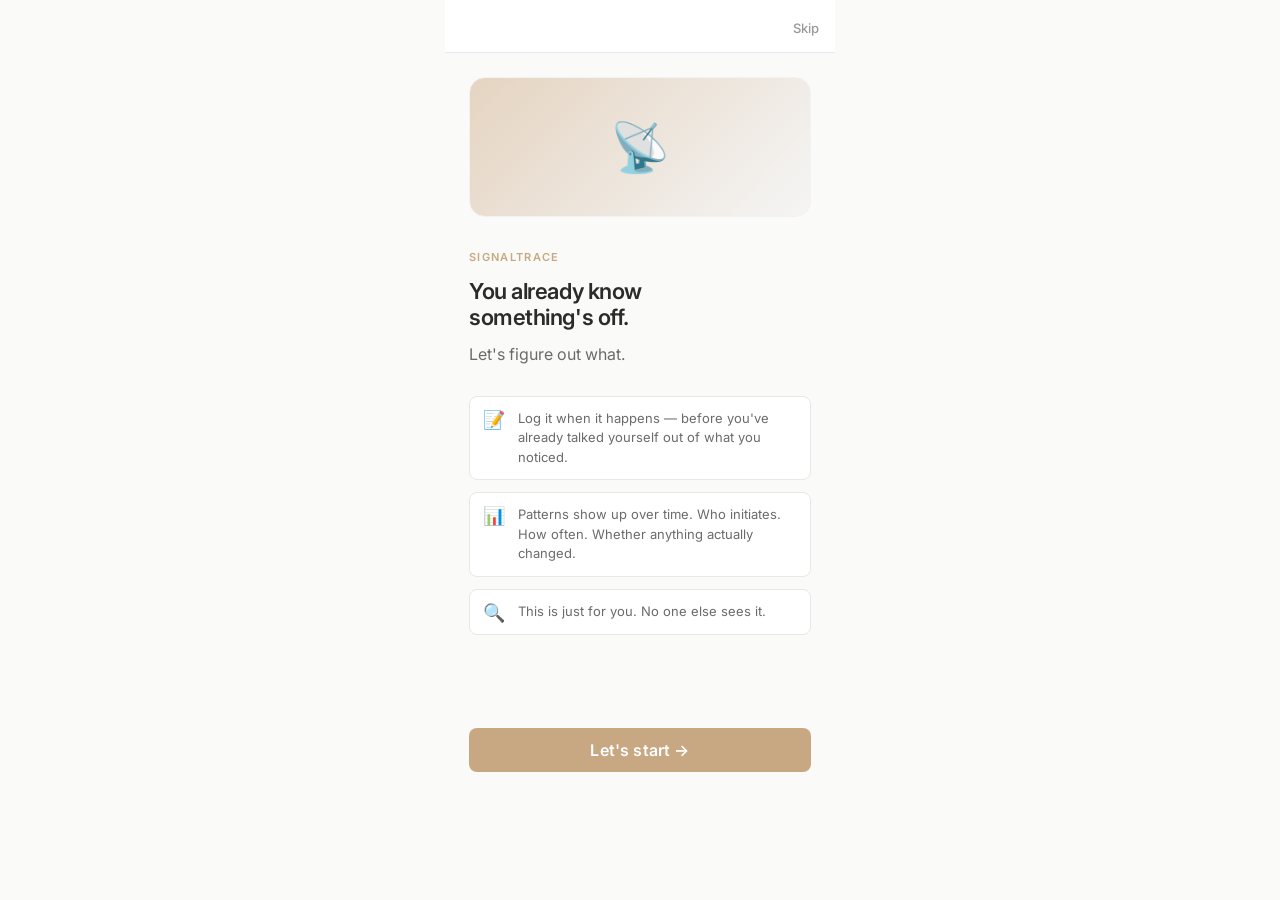
==== commit 5bb822b1: "fix: apply previous session changes to data.js, index.html, onboarding.js These files were modified " ====
--- a/app/index.html
+++ b/app/index.html
@@ -18,10 +18,10 @@
 
   <title>SignalTrace</title>
 
-  <!-- Google Fonts: DM Sans (body) + DM Serif Display (headings) -->
+  <!-- Google Fonts: Inter (body) + Instrument Serif (headings) with font-display: swap for FOUT prevention -->
   <link rel="preconnect" href="https://fonts.googleapis.com" />
   <link rel="preconnect" href="https://fonts.gstatic.com" crossorigin />
-  <link href="https://fonts.googleapis.com/css2?family=DM+Sans:ital,opsz,wght@0,9..40,400;0,9..40,500;0,9..40,600;0,9..40,700&family=DM+Serif+Display:ital@0;1&display=swap" rel="stylesheet" />
+  <link href="https://fonts.googleapis.com/css2?family=Inter:opsz,wght@14..32,400;14..32,500;14..32,600;14..32,700&family=Instrument+Serif:ital@0;1&display=swap" rel="stylesheet" />
 
   <link rel="stylesheet" href="styles.css" />
 </head>
--- a/app/styles.css
+++ b/app/styles.css
@@ -32,10 +32,14 @@
   --color-warning: #D4A574;        /* Warning/Attention */
   --color-danger: #C17C7C;         /* Delete/Risk */
 
+  /* Primary gradient (for onboarding CTA, emphasis) */
+  --gradient-primary: linear-gradient(135deg, #D4607A, #E8855A);
+
   /* Shadows */
   --shadow-light: 0 2px 8px rgba(0, 0, 0, 0.06);
   --shadow-medium: 0 4px 12px rgba(0, 0, 0, 0.08);
   --shadow-hover: 0 6px 16px rgba(0, 0, 0, 0.10);
+  --shadow-cta: 0 4px 16px rgba(212, 96, 122, 0.30);
 
   /* Border Radius */
   --radius-sm: 4px;
@@ -46,6 +50,7 @@
 
   /* Typography */
   --font-family: "Inter", "SF Pro Text", -apple-system, BlinkMacSystemFont, sans-serif;
+  --font-serif: "Instrument Serif", Georgia, serif;
 
   /* Transitions */
   --transition: all 0.2s ease;
@@ -250,7 +255,7 @@
 
 /* Regular nav tabs on press */
 .nav-tab:active:not(.nav-tab--add) .nav-tab__pill {
-  background-color: rgba(200, 168, 130, 0.15);
+  background-color: rgba(200, 168, 130, 0.2);
   transform: scale(0.95);
 }
 
@@ -280,7 +285,7 @@
 }
 
 .nav-tab--active .nav-tab__pill {
-  background-color: rgba(200, 168, 130, 0.15);
+  background-color: rgba(200, 168, 130, 0.25);
 }
 
 .nav-label {
@@ -370,14 +375,17 @@
 .btn--primary {
   background-color: var(--color-accent);
   color: #FFFFFF;
+  box-shadow: var(--shadow-cta);
 }
 
 .btn--primary:active {
   background-color: var(--color-accent-dark);
+  transform: scale(0.98);
 }
 
 .btn--primary:hover {
-  opacity: 0.9;
+  opacity: 0.95;
+  box-shadow: 0 6px 20px rgba(212, 96, 122, 0.35);
 }
 
 .btn--secondary {
@@ -516,14 +524,26 @@
 }
 
 /* Avatar color palette (8 warm neutrals) */
-.avatar-c1 { background-color: #C8A882; }
-.avatar-c2 { background-color: #8FA89F; }
+.avatar-c1 { background-color: var(--color-accent); }
+.avatar-c2 { background-color: var(--color-accent-green); }
 .avatar-c3 { background-color: #B8867A; }
 .avatar-c4 { background-color: #7C98B6; }
 .avatar-c5 { background-color: #A89B8F; }
 .avatar-c6 { background-color: #9BA882; }
 .avatar-c7 { background-color: #A882A8; }
 .avatar-c8 { background-color: #82A8A4; }
+
+/* CSS variables for avatar palette (used in dashboard.js) */
+:root {
+  --avatar-c0: #C8A882;   /* taupe */
+  --avatar-c1: #8FA89F;   /* forest green */
+  --avatar-c2: #B8867A;   /* rust */
+  --avatar-c3: #7C98B6;   /* slate blue */
+  --avatar-c4: #A89B8F;   /* warm grey */
+  --avatar-c5: #9BA882;   /* sage */
+  --avatar-c6: #A882A8;   /* mauve */
+  --avatar-c7: #82A8A4;   /* dusty teal */
+}
 
 /* ─────────────────────────────────────────────────────────────────────────
    11. INPUT FIELDS
@@ -698,15 +718,22 @@
 /* Summary stats bar */
 .dashboard__summary-bar {
   display: flex;
-  align-items: center;
-  justify-content: space-around;
-  padding: 16px;
+  flex-direction: column;
+  align-items: stretch;
+  padding: 14px 16px;
   margin: 0 12px 8px;
   background-color: var(--color-bg-secondary);
   border-radius: var(--radius-md);
-  gap: 16px;
+  gap: 12px;
   border: 1px solid var(--color-border-light);
   box-shadow: var(--shadow-light);
+}
+
+.dashboard__summary-bar > .summary-stats-row {
+  display: flex;
+  align-items: center;
+  justify-content: space-around;
+  gap: 16px;
 }
 
 .summary-stat {
@@ -734,6 +761,15 @@
   width: 1px;
   height: 30px;
   background-color: var(--color-border);
+}
+
+.summary-bar__insight {
+  font-size: 12px;
+  font-weight: 500;
+  color: var(--color-text-secondary);
+  text-align: center;
+  padding-top: 4px;
+  border-top: 1px solid var(--color-border-light);
 }
 
 /* Search wrap */
@@ -786,11 +822,15 @@
   border: none;
   color: var(--color-text-tertiary);
   cursor: pointer;
-  padding: 4px;
-  display: flex;
-  align-items: center;
+  padding: 8px;
+  display: flex;
+  align-items: center;
+  justify-content: center;
   flex-shrink: 0;
   transition: color 0.15s;
+  min-width: 44px;
+  min-height: 44px;
+  margin: -8px;
 }
 
 .dashboard__search-clear:active {
@@ -906,18 +946,21 @@
 }
 
 .signal-pill--high {
-  background-color: rgba(193, 124, 124, 0.2);
-  color: var(--color-danger);
+  background-color: rgba(193, 124, 124, 0.15);
+  color: #9A5A5A;
+  font-weight: 600;
 }
 
 .signal-pill--medium {
-  background-color: rgba(212, 165, 116, 0.2);
-  color: var(--color-warning);
+  background-color: rgba(212, 165, 116, 0.15);
+  color: #B88A3A;
+  font-weight: 600;
 }
 
 .signal-pill--low {
-  background-color: rgba(123, 168, 156, 0.2);
-  color: var(--color-success);
+  background-color: rgba(123, 168, 156, 0.15);
+  color: #5A8B7D;
+  font-weight: 600;
 }
 
 .signal-pill--none {
@@ -1699,3 +1742,795 @@
 .insights-person-list-item:active {
   transform: scale(0.98);
 }
+
+/* ─────────────────────────────────────────────────────────────────────────
+   PERSON FORM — VIBE TAGS
+   ───────────────────────────────────────────────────────────────────────── */
+
+/* ─────────────────────────────────────────────────────────────────────────
+   PERSON FORM (Add / Edit) — pf- prefix
+   ───────────────────────────────────────────────────────────────────────── */
+
+.pf-root {
+  display: flex;
+  flex-direction: column;
+  height: 100%;
+  background: #FBF8F5;
+  color: #1C1410;
+  overflow: hidden;
+}
+
+.pf-header {
+  display: flex;
+  align-items: center;
+  justify-content: space-between;
+  padding: 16px 20px 12px;
+  flex-shrink: 0;
+  border-bottom: 1px solid #EDE6DF;
+  background: #FBF8F5;
+}
+
+.pf-back-btn {
+  width: 36px;
+  height: 36px;
+  display: flex;
+  align-items: center;
+  justify-content: center;
+  background: #FFFFFF;
+  border: 1px solid #EDE6DF;
+  border-radius: 50%;
+  cursor: pointer;
+  color: #7A6E68;
+  transition: background 0.2s, color 0.2s;
+  flex-shrink: 0;
+  padding: 0;
+  font-family: inherit;
+  -webkit-appearance: none;
+}
+
+.pf-back-btn:hover { background: #F5F0EC; color: #1C1410; }
+.pf-back-btn:active { transform: scale(0.95); }
+.pf-back-btn svg { width: 18px; height: 18px; }
+
+.pf-title {
+  font-size: 17px;
+  font-weight: 700;
+  color: #1C1410;
+  text-align: center;
+  flex: 1;
+  margin: 0 8px;
+  white-space: nowrap;
+  overflow: hidden;
+  text-overflow: ellipsis;
+}
+
+.pf-header-spacer { width: 36px; flex-shrink: 0; }
+
+.pf-body {
+  flex: 1;
+  overflow-y: auto;
+  padding: 20px 20px 0;
+  -webkit-overflow-scrolling: touch;
+  background: #FBF8F5;
+}
+
+.pf-body::-webkit-scrollbar { display: none; }
+
+.pf-avatar-wrap {
+  display: flex;
+  flex-direction: column;
+  align-items: center;
+  margin-bottom: 24px;
+}
+
+.pf-avatar {
+  width: 72px;
+  height: 72px;
+  border-radius: 20px;
+  background: #EDE6DF;
+  border: 2px dashed #C8BDB4;
+  display: flex;
+  align-items: center;
+  justify-content: center;
+  overflow: hidden;
+  margin-bottom: 8px;
+  transition: border-color 0.2s;
+}
+
+.pf-avatar-initial {
+  display: flex;
+  align-items: center;
+  justify-content: center;
+  width: 100%;
+  height: 100%;
+  font-size: 28px;
+  font-weight: 700;
+  color: #FFFFFF;
+  text-shadow: 0 1px 3px rgba(0,0,0,0.18);
+  border: none;
+  border-radius: 18px;
+}
+
+.pf-avatar-placeholder {
+  color: #C8BDB4;
+  display: flex;
+  align-items: center;
+  justify-content: center;
+}
+
+.pf-avatar-placeholder svg { width: 32px; height: 32px; }
+
+.pf-avatar-hint {
+  font-size: 11px;
+  color: #B0A89E;
+  letter-spacing: 0.3px;
+}
+
+.pf-avatar-upload-btn {
+  position: relative;
+  background: none;
+  border: none;
+  padding: 0;
+  cursor: pointer;
+  border-radius: 20px;
+  display: block;
+  margin-bottom: 8px;
+  -webkit-appearance: none;
+}
+
+.pf-avatar-upload-btn:active { opacity: 0.85; }
+
+.pf-avatar-camera-overlay {
+  position: absolute;
+  inset: 0;
+  border-radius: 20px;
+  background: rgba(0,0,0,0.30);
+  display: flex;
+  align-items: center;
+  justify-content: center;
+  opacity: 0;
+  transition: opacity 0.18s;
+  pointer-events: none;
+}
+
+.pf-avatar-camera-overlay svg {
+  width: 22px;
+  height: 22px;
+  color: #fff;
+}
+
+@media (hover: none) {
+  .pf-avatar-camera-overlay { opacity: 1; background: rgba(0,0,0,0.20); }
+}
+
+.pf-avatar-upload-btn:hover .pf-avatar-camera-overlay { opacity: 1; }
+
+.pf-avatar-img {
+  width: 100%;
+  height: 100%;
+  object-fit: cover;
+  border-radius: 20px;
+  display: block;
+}
+
+.pf-form { display: flex; flex-direction: column; gap: 20px; }
+
+.pf-field { display: flex; flex-direction: column; gap: 6px; }
+
+.pf-label {
+  font-size: 12px;
+  font-weight: 600;
+  letter-spacing: 0.07em;
+  text-transform: uppercase;
+  color: #B0A89E;
+}
+
+.pf-required { color: #D4607A; }
+
+.pf-optional {
+  font-weight: 400;
+  text-transform: none;
+  letter-spacing: 0;
+  font-size: 11px;
+  color: #C8BDB4;
+}
+
+.pf-input {
+  width: 100%;
+  background: #FFFFFF;
+  border: 1px solid #EDE6DF;
+  border-radius: 12px;
+  padding: 13px 16px;
+  font-size: 16px;
+  color: #1C1410;
+  font-family: inherit;
+  outline: none;
+  transition: border-color 0.2s, box-shadow 0.2s;
+  -webkit-appearance: none;
+}
+
+.pf-input::placeholder { color: #C8BDB4; }
+
+.pf-input:focus {
+  border-color: #D4607A;
+  box-shadow: 0 0 0 3px rgba(212,96,122,0.12);
+}
+
+.pf-textarea {
+  resize: none;
+  line-height: 1.55;
+  min-height: 80px;
+}
+
+.pf-date-wrap {
+  position: relative;
+}
+
+.pf-input--date {
+  padding-right: 44px;
+  color-scheme: light;
+}
+
+.pf-date-icon {
+  position: absolute;
+  right: 14px;
+  top: 50%;
+  transform: translateY(-50%);
+  color: #B0A89E;
+  pointer-events: none;
+}
+
+.pf-date-icon svg { width: 18px; height: 18px; display: block; }
+
+.pf-field--error .pf-input {
+  border-color: #C44040;
+  box-shadow: 0 0 0 3px rgba(196,64,64,0.10);
+}
+
+.pf-error {
+  font-size: 13px;
+  color: #C44040;
+  min-height: 18px;
+  display: block;
+}
+
+.pf-field-hint {
+  font-size: 11px;
+  color: #B0A89E;
+  line-height: 1.4;
+}
+
+.pf-platform-grid {
+  display: grid;
+  grid-template-columns: repeat(4, 1fr);
+  gap: 10px;
+}
+
+.pf-platform-chip {
+  display: flex;
+  flex-direction: column;
+  align-items: center;
+  gap: 6px;
+  padding: 14px 6px;
+  border-radius: 16px;
+  border: 1.5px solid #EDE6DF;
+  background: #FFFFFF;
+  cursor: pointer;
+  transition: border-color 0.18s, background 0.18s, transform 0.12s, box-shadow 0.18s;
+  font-family: inherit;
+  box-shadow: 0 1px 4px rgba(28,20,16,0.05);
+  -webkit-appearance: none;
+  padding: 0;
+}
+
+.pf-platform-chip:hover {
+  border-color: #D4607A;
+  box-shadow: 0 2px 8px rgba(212,96,122,0.12);
+}
+
+.pf-platform-chip:active { transform: scale(0.96); }
+
+.pf-platform-chip--selected {
+  background: #F3EDF8;
+  border-color: #B090C8;
+  box-shadow: 0 2px 8px rgba(176,144,200,0.18);
+}
+
+.pf-platform-emoji {
+  font-size: 24px;
+  line-height: 1;
+  display: block;
+  padding: 8px 0;
+}
+
+.pf-platform-label {
+  font-size: 11px;
+  font-weight: 600;
+  color: #7A6E68;
+  text-align: center;
+  white-space: nowrap;
+  padding: 0 4px;
+}
+
+.pf-platform-chip--selected .pf-platform-label { color: #7050A0; }
+
+.pf-vibe-group {
+  display: flex;
+  flex-wrap: wrap;
+  gap: 8px;
+}
+
+.pf-vibe-chip {
+  display: inline-flex;
+  align-items: center;
+  gap: 6px;
+  padding: 10px 18px;
+  border-radius: 999px;
+  border: 1.5px solid #EDE6DF;
+  background: #FFFFFF;
+  color: #7A6E68;
+  font-size: 14px;
+  font-weight: 500;
+  font-family: inherit;
+  cursor: pointer;
+  transition: border-color 0.18s, background 0.18s, color 0.18s, transform 0.12s;
+  -webkit-appearance: none;
+}
+
+.pf-vibe-chip:hover {
+  border-color: #B090C8;
+  color: #7050A0;
+}
+
+.pf-vibe-chip:active { transform: scale(0.97); }
+
+.pf-vibe-chip--selected {
+  background: linear-gradient(135deg, #D4607A, #E8855A);
+  border-color: transparent;
+  color: #fff;
+  font-weight: 600;
+}
+
+.pf-vibe-check {
+  width: 16px;
+  height: 16px;
+  border-radius: 50%;
+  border: 1.5px solid rgba(0,0,0,0.15);
+  display: flex;
+  align-items: center;
+  justify-content: center;
+  flex-shrink: 0;
+  transition: background 0.18s, border-color 0.18s;
+}
+
+.pf-vibe-chip--selected .pf-vibe-check {
+  background: rgba(255,255,255,0.3);
+  border-color: rgba(255,255,255,0.5);
+}
+
+.pf-vibe-check svg {
+  width: 9px;
+  height: 9px;
+  opacity: 0;
+  transition: opacity 0.15s;
+  color: #fff;
+}
+
+.pf-vibe-chip--selected .pf-vibe-check svg { opacity: 1; }
+
+.pf-submit-bar {
+  flex-shrink: 0;
+  padding: 14px 20px;
+  padding-bottom: max(14px, env(safe-area-inset-bottom));
+  background: linear-gradient(
+    to top,
+    #FBF8F5 70%,
+    rgba(251,248,245,0)
+  );
+  border-top: 1px solid #EDE6DF;
+}
+
+.pf-submit-btn {
+  display: block;
+  width: 100%;
+  padding: 16px;
+  border-radius: 16px;
+  background: linear-gradient(135deg, #D4607A 0%, #E8855A 100%);
+  color: #fff;
+  font-size: 16px;
+  font-weight: 700;
+  border: none;
+  cursor: pointer;
+  letter-spacing: 0.2px;
+  transition: opacity 0.2s, transform 0.15s, box-shadow 0.2s;
+  font-family: inherit;
+  box-shadow: 0 4px 16px rgba(212,96,122,0.30);
+  -webkit-appearance: none;
+}
+
+.pf-submit-btn:hover  { box-shadow: 0 6px 22px rgba(212,96,122,0.40); }
+.pf-submit-btn:active { transform: scale(0.98); }
+
+.pf-submit-btn:disabled {
+  opacity: 0.5;
+  cursor: not-allowed;
+  transform: none;
+}
+
+/* ─────────────────────────────────────────────────────────────────────────
+   LOG SCREEN
+   ───────────────────────────────────────────────────────────────────────── */
+
+.log-screen {
+  display: flex;
+  flex-direction: column;
+  height: 100%;
+  background: var(--color-bg-primary);
+}
+
+.log-header {
+  display: flex;
+  align-items: center;
+  justify-content: space-between;
+  padding: 8px 16px;
+  border-bottom: 1px solid var(--color-border);
+  background: var(--color-bg-secondary);
+  flex-shrink: 0;
+}
+
+.log-header__back {
+  flex-shrink: 0;
+}
+
+.log-header__title {
+  flex: 1;
+  text-align: center;
+  font-size: 16px;
+  font-weight: 600;
+  color: var(--color-text-primary);
+}
+
+.log-header__spacer {
+  width: 40px;
+  flex-shrink: 0;
+}
+
+.log-first-banner {
+  background: rgba(200, 168, 130, 0.1);
+  border-bottom: 1px solid rgba(200, 168, 130, 0.2);
+  padding: 12px 16px;
+  font-size: 14px;
+  color: var(--color-text-primary);
+  text-align: center;
+}
+
+.log-form {
+  flex: 1;
+  overflow-y: auto;
+  padding: 16px;
+}
+
+.log-card {
+  display: flex;
+  flex-direction: column;
+  gap: 16px;
+  margin-bottom: 24px;
+  background: var(--color-bg-secondary);
+  border: 1px solid var(--color-border);
+  border-radius: var(--radius-lg);
+  padding: 16px;
+}
+
+.log-card__title {
+  font-size: 14px;
+  font-weight: 600;
+  letter-spacing: 0.05em;
+  text-transform: uppercase;
+  color: var(--color-text-tertiary);
+  margin: 0;
+}
+
+.log-field {
+  display: flex;
+  flex-direction: column;
+  gap: 8px;
+}
+
+.log-field__label {
+  font-size: 12px;
+  font-weight: 600;
+  letter-spacing: 0.07em;
+  text-transform: uppercase;
+  color: var(--color-text-secondary);
+}
+
+.log-field__select {
+  padding: 10px 12px;
+  border: 1px solid var(--color-border);
+  border-radius: var(--radius-md);
+  font-size: 14px;
+  font-family: inherit;
+  color: var(--color-text-primary);
+  background: var(--color-bg-secondary);
+  cursor: pointer;
+}
+
+.log-field__select:focus {
+  outline: none;
+  border-color: var(--color-accent);
+  box-shadow: 0 0 0 3px rgba(200, 168, 130, 0.15);
+}
+
+.log-field__empty-note {
+  font-size: 14px;
+  color: var(--color-text-secondary);
+  margin: 0;
+}
+
+.log-inline-link {
+  background: none;
+  border: none;
+  color: var(--color-accent);
+  font-size: inherit;
+  font-weight: 500;
+  cursor: pointer;
+  padding: 0;
+  text-decoration: underline;
+}
+
+.log-inline-link:hover {
+  color: var(--color-accent-dark);
+}
+
+.voice-mode-entry {
+  display: flex;
+  align-items: center;
+  justify-content: space-between;
+  background: rgba(200, 168, 130, 0.08);
+  border: 1px solid rgba(200, 168, 130, 0.2);
+  border-radius: var(--radius-lg);
+  padding: 12px 14px;
+  margin-bottom: 16px;
+}
+
+.voice-mode-entry__info {
+  display: flex;
+  flex-direction: column;
+  gap: 4px;
+}
+
+.voice-mode-entry__label {
+  font-size: 13px;
+  font-weight: 600;
+  color: var(--color-accent);
+  display: flex;
+  align-items: center;
+  gap: 6px;
+}
+
+.voice-mode-entry__desc {
+  font-size: 12px;
+  color: var(--color-text-secondary);
+}
+
+.voice-mode-trigger {
+  background: none;
+  border: 1px solid var(--color-accent);
+  color: var(--color-accent);
+  width: 36px;
+  height: 36px;
+  border-radius: var(--radius-md);
+  display: flex;
+  align-items: center;
+  justify-content: center;
+  cursor: pointer;
+  transition: var(--transition);
+  flex-shrink: 0;
+}
+
+.voice-mode-trigger:hover {
+  background: rgba(200, 168, 130, 0.1);
+}
+
+.voice-mode-panel {
+  background: var(--color-bg-secondary);
+  border: 1px solid var(--color-border);
+  border-radius: var(--radius-lg);
+  padding: 16px;
+  margin-bottom: 16px;
+}
+
+.voice-mode-panel__header {
+  display: flex;
+  align-items: center;
+  justify-content: space-between;
+  margin-bottom: 12px;
+}
+
+.voice-mode-panel__status {
+  font-size: 13px;
+  font-weight: 600;
+  color: var(--color-accent);
+}
+
+.voice-mode-panel__transcript {
+  min-height: 60px;
+  padding: 12px;
+  background: var(--color-bg-tertiary);
+  border-radius: var(--radius-md);
+  margin-bottom: 12px;
+  font-size: 14px;
+  color: var(--color-text-primary);
+  line-height: 1.5;
+}
+
+.voice-mode-panel__placeholder {
+  color: var(--color-text-tertiary);
+}
+
+.voice-mode-panel__actions {
+  display: flex;
+  gap: 8px;
+  justify-content: flex-end;
+}
+
+/* ── Voice Hero (primary CTA on log form) ─────────────────────── */
+.voice-hero {
+  margin-bottom: 20px;
+}
+
+.voice-hero__btn {
+  display: flex;
+  align-items: center;
+  gap: 14px;
+  width: 100%;
+  background: linear-gradient(135deg, rgba(200, 168, 130, 0.12) 0%, rgba(143, 168, 159, 0.08) 100%);
+  border: 1.5px solid rgba(200, 168, 130, 0.35);
+  border-radius: var(--radius-lg);
+  padding: 16px 18px;
+  cursor: pointer;
+  text-align: left;
+  transition: var(--transition);
+  color: inherit;
+}
+
+.voice-hero__btn:hover,
+.voice-hero__btn:focus-visible {
+  background: linear-gradient(135deg, rgba(200, 168, 130, 0.2) 0%, rgba(143, 168, 159, 0.14) 100%);
+  border-color: var(--color-accent);
+  transform: translateY(-1px);
+  box-shadow: 0 4px 12px rgba(200, 168, 130, 0.2);
+}
+
+.voice-hero__btn:active {
+  transform: translateY(0);
+}
+
+.voice-hero__icon {
+  color: var(--color-accent);
+  flex-shrink: 0;
+  display: flex;
+  align-items: center;
+}
+
+.voice-hero__text {
+  flex: 1;
+  display: flex;
+  flex-direction: column;
+  gap: 3px;
+}
+
+.voice-hero__main {
+  font-size: 15px;
+  font-weight: 600;
+  color: var(--color-text-primary);
+}
+
+.voice-hero__sub {
+  font-size: 12px;
+  color: var(--color-text-secondary);
+}
+
+.voice-hero__arrow {
+  font-size: 16px;
+  color: var(--color-accent);
+  flex-shrink: 0;
+  opacity: 0.7;
+  transition: transform var(--transition);
+}
+
+.voice-hero__btn:hover .voice-hero__arrow {
+  transform: translateX(3px);
+  opacity: 1;
+}
+
+.voice-hero__divider {
+  display: flex;
+  align-items: center;
+  gap: 10px;
+  margin-top: 14px;
+  margin-bottom: 4px;
+}
+
+.voice-hero__divider::before,
+.voice-hero__divider::after {
+  content: '';
+  flex: 1;
+  height: 1px;
+  background: var(--color-border);
+}
+
+.voice-hero__divider span {
+  font-size: 11px;
+  color: var(--color-text-tertiary);
+  white-space: nowrap;
+  text-transform: uppercase;
+  letter-spacing: 0.06em;
+}
+
+/* ── Flags collapsible section ────────────────────────────────── */
+.log-flags-toggle {
+  display: flex;
+  align-items: center;
+  gap: 8px;
+  width: 100%;
+  background: none;
+  border: none;
+  padding: 0;
+  cursor: pointer;
+  text-align: left;
+  color: inherit;
+  font-size: 14px;
+  font-weight: 600;
+  color: var(--color-text-primary);
+}
+
+.log-flags-toggle__label {
+  flex: 1;
+  display: flex;
+  align-items: center;
+  gap: 6px;
+}
+
+.log-flags-toggle__hint {
+  font-size: 12px;
+  font-weight: 400;
+  color: var(--color-text-tertiary);
+  transition: color var(--transition);
+}
+
+.log-flags-hint--active {
+  color: var(--color-accent);
+  font-weight: 500;
+}
+
+.log-flags-toggle__chevron {
+  color: var(--color-text-tertiary);
+  transition: transform 0.2s ease;
+  flex-shrink: 0;
+}
+
+.log-flags-toggle--open .log-flags-toggle__chevron {
+  transform: rotate(180deg);
+}
+
+.log-flags-body {
+  margin-top: 14px;
+  display: flex;
+  flex-direction: column;
+  gap: 16px;
+}
+
+.log-flags-sub {
+  display: flex;
+  flex-direction: column;
+  gap: 8px;
+}
+
+.log-flags-sub__label {
+  font-size: 12px;
+  font-weight: 600;
+  color: var(--color-text-secondary);
+  text-transform: uppercase;
+  letter-spacing: 0.05em;
+}
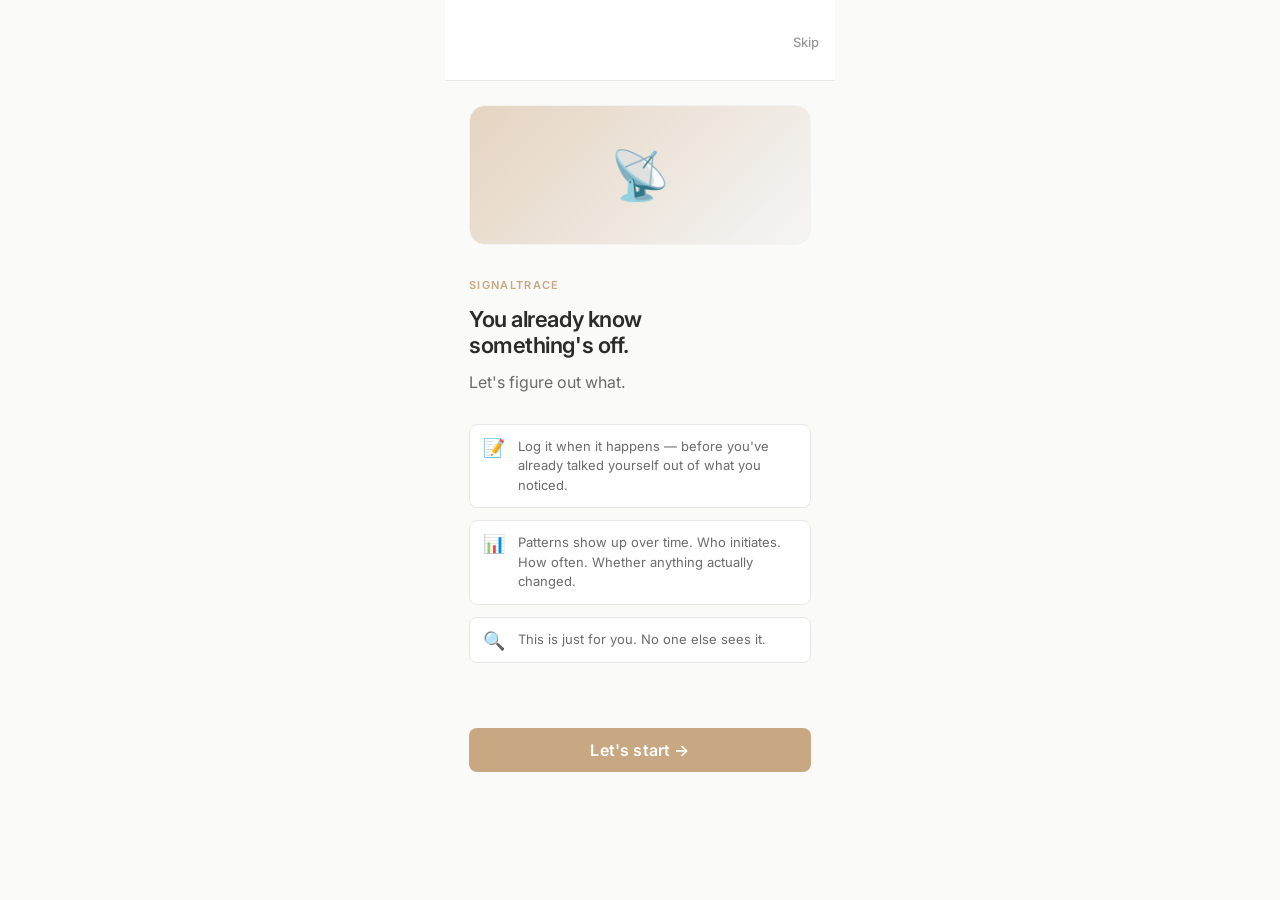
==== commit ee1aa30a: "feat: service worker PWA, data integrity fixes, signal calibration - Add sw.js service worker for of" ====
--- a/app/index.html
+++ b/app/index.html
@@ -186,5 +186,20 @@
   <script src="screens/settings.js"></script>
   <script src="app.js"></script>
 
+  <!-- PWA: Register Service Worker -->
+  <script>
+    if ('serviceWorker' in navigator) {
+      window.addEventListener('load', function() {
+        navigator.serviceWorker.register('./sw.js')
+          .then(function(reg) {
+            console.log('[SignalTrace] SW registered, scope:', reg.scope);
+          })
+          .catch(function(err) {
+            console.warn('[SignalTrace] SW registration failed:', err);
+          });
+      });
+    }
+  </script>
+
 </body>
 </html>
--- a/app/styles.css
+++ b/app/styles.css
@@ -13,6 +13,10 @@
   --color-bg-secondary: #FFFFFF;
   --color-bg-tertiary: #F5F5F5;
   --color-bg-hover: #F2EDE6;
+
+  /* Legacy aliases — used by person.js injected styles */
+  --color-bg: #FAFAF9;
+  --color-text: #2B2B2B;
 
   /* Text */
   --color-text-primary: #2B2B2B;
@@ -33,13 +37,13 @@
   --color-danger: #C17C7C;         /* Delete/Risk */
 
   /* Primary gradient (for onboarding CTA, emphasis) */
-  --gradient-primary: linear-gradient(135deg, #D4607A, #E8855A);
+  --gradient-primary: linear-gradient(135deg, #C8A882, #B8946E);
 
   /* Shadows */
   --shadow-light: 0 2px 8px rgba(0, 0, 0, 0.06);
   --shadow-medium: 0 4px 12px rgba(0, 0, 0, 0.08);
   --shadow-hover: 0 6px 16px rgba(0, 0, 0, 0.10);
-  --shadow-cta: 0 4px 16px rgba(212, 96, 122, 0.30);
+  --shadow-cta: 0 4px 16px rgba(200, 168, 130, 0.35);
 
   /* Border Radius */
   --radius-sm: 4px;
@@ -207,8 +211,10 @@
   width: 100%;
   max-width: 390px;
   height: 72px;
-  background: var(--color-bg-secondary);
-  border-top: 1px solid var(--color-border);
+  background: rgba(250, 250, 249, 0.88);
+  -webkit-backdrop-filter: blur(16px) saturate(180%);
+  backdrop-filter: blur(16px) saturate(180%);
+  border-top: 1px solid rgba(200, 168, 130, 0.15);
   display: flex;
   justify-content: space-around;
   align-items: flex-start;
@@ -257,6 +263,34 @@
 .nav-tab:active:not(.nav-tab--add) .nav-tab__pill {
   background-color: rgba(200, 168, 130, 0.2);
   transform: scale(0.95);
+}
+
+/* Center Add tab — prominent pill */
+.nav-tab--add {
+  color: var(--color-accent);
+}
+
+.nav-tab__pill--add {
+  background: linear-gradient(135deg, #C8A882 0%, #B8967A 100%);
+  width: 44px !important;
+  height: 44px !important;
+  border-radius: var(--radius-full) !important;
+  margin-bottom: 0 !important;
+  margin-top: -8px;
+  box-shadow: 0 3px 10px rgba(200, 168, 130, 0.4);
+  color: #FFFFFF;
+  transition: var(--transition);
+}
+
+.nav-tab__pill--add .nav-icon {
+  stroke: #FFFFFF;
+  width: 22px;
+  height: 22px;
+}
+
+.nav-tab--add:active .nav-tab__pill--add {
+  transform: scale(0.92);
+  box-shadow: 0 1px 4px rgba(200, 168, 130, 0.3);
 }
 
 /* Icon styling */
@@ -385,7 +419,7 @@
 
 .btn--primary:hover {
   opacity: 0.95;
-  box-shadow: 0 6px 20px rgba(212, 96, 122, 0.35);
+  box-shadow: 0 6px 20px rgba(200, 168, 130, 0.40);
 }
 
 .btn--secondary {
@@ -859,7 +893,8 @@
   padding: 16px;
   background-color: var(--color-bg-secondary);
   border: 1px solid var(--color-border-light);
-  border-left: 3px solid var(--color-accent);
+  border-left: 3px solid var(--color-border);
+  animation: card-in 0.25s ease-out both;
   border-radius: var(--radius-lg);
   cursor: pointer;
   transition: var(--transition);
@@ -872,6 +907,17 @@
   box-shadow: var(--shadow-light);
 }
 
+/* Signal-level accent stripe on left border */
+.person-card:has(.signal-pill--high) {
+  border-left-color: #C17C7C;
+}
+.person-card:has(.signal-pill--medium) {
+  border-left-color: #C8A882;
+}
+.person-card:has(.signal-pill--low) {
+  border-left-color: #7BA89C;
+}
+
 .person-card:active {
   transform: scale(0.98);
   box-shadow: var(--shadow-hover);
@@ -1181,6 +1227,17 @@
 .ob-hero-icon {
   font-size: 48px;
   line-height: 1;
+  animation: hero-pulse 3s ease-in-out infinite;
+}
+
+@keyframes hero-pulse {
+  0%, 100% { transform: scale(1);   opacity: 1;    }
+  50%       { transform: scale(1.08); opacity: 0.85; }
+}
+
+@keyframes card-in {
+  from { opacity: 0; transform: translateY(6px); }
+  to   { opacity: 1; transform: translateY(0);   }
 }
 
 /* Input field in onboarding */
@@ -1925,7 +1982,7 @@
   color: #B0A89E;
 }
 
-.pf-required { color: #D4607A; }
+.pf-required { color: #C17C7C; }
 
 .pf-optional {
   font-weight: 400;
@@ -1952,8 +2009,8 @@
 .pf-input::placeholder { color: #C8BDB4; }
 
 .pf-input:focus {
-  border-color: #D4607A;
-  box-shadow: 0 0 0 3px rgba(212,96,122,0.12);
+  border-color: #C8A882;
+  box-shadow: 0 0 0 3px rgba(200,168,130,0.15);
 }
 
 .pf-textarea {
@@ -2024,16 +2081,16 @@
 }
 
 .pf-platform-chip:hover {
-  border-color: #D4607A;
-  box-shadow: 0 2px 8px rgba(212,96,122,0.12);
+  border-color: #C8A882;
+  box-shadow: 0 2px 8px rgba(200,168,130,0.15);
 }
 
 .pf-platform-chip:active { transform: scale(0.96); }
 
 .pf-platform-chip--selected {
-  background: #F3EDF8;
-  border-color: #B090C8;
-  box-shadow: 0 2px 8px rgba(176,144,200,0.18);
+  background: rgba(200,168,130,0.12);
+  border-color: #C8A882;
+  box-shadow: 0 2px 8px rgba(200,168,130,0.18);
 }
 
 .pf-platform-emoji {
@@ -2052,7 +2109,7 @@
   padding: 0 4px;
 }
 
-.pf-platform-chip--selected .pf-platform-label { color: #7050A0; }
+.pf-platform-chip--selected .pf-platform-label { color: #8A7055; }
 
 .pf-vibe-group {
   display: flex;
@@ -2078,14 +2135,14 @@
 }
 
 .pf-vibe-chip:hover {
-  border-color: #B090C8;
-  color: #7050A0;
+  border-color: #C8A882;
+  color: #8A7055;
 }
 
 .pf-vibe-chip:active { transform: scale(0.97); }
 
 .pf-vibe-chip--selected {
-  background: linear-gradient(135deg, #D4607A, #E8855A);
+  background: linear-gradient(135deg, #C8A882, #B8946E);
   border-color: transparent;
   color: #fff;
   font-weight: 600;
@@ -2135,7 +2192,7 @@
   width: 100%;
   padding: 16px;
   border-radius: 16px;
-  background: linear-gradient(135deg, #D4607A 0%, #E8855A 100%);
+  background: linear-gradient(135deg, #C8A882 0%, #B8946E 100%);
   color: #fff;
   font-size: 16px;
   font-weight: 700;
@@ -2144,11 +2201,11 @@
   letter-spacing: 0.2px;
   transition: opacity 0.2s, transform 0.15s, box-shadow 0.2s;
   font-family: inherit;
-  box-shadow: 0 4px 16px rgba(212,96,122,0.30);
+  box-shadow: 0 4px 16px rgba(200,168,130,0.35);
   -webkit-appearance: none;
 }
 
-.pf-submit-btn:hover  { box-shadow: 0 6px 22px rgba(212,96,122,0.40); }
+.pf-submit-btn:hover  { box-shadow: 0 6px 22px rgba(200,168,130,0.45); }
 .pf-submit-btn:active { transform: scale(0.98); }
 
 .pf-submit-btn:disabled {
@@ -2534,3 +2591,34 @@
   text-transform: uppercase;
   letter-spacing: 0.05em;
 }
+
+/* ─────────────────────────────────────────────────────────────────────────
+   ACCESSIBILITY — Focus visible & Touch targets
+   ───────────────────────────────────────────────────────────────────────── */
+
+/* Keyboard focus ring — only visible when navigating by keyboard/tab */
+:focus-visible {
+  outline: 2px solid var(--color-accent, #8FA89F);
+  outline-offset: 2px;
+  border-radius: 4px;
+}
+
+/* Remove focus ring for mouse/touch interactions */
+:focus:not(:focus-visible) {
+  outline: none;
+}
+
+/* Ensure minimum 44×44px touch targets on interactive elements that aren't already sized */
+.nav-tab,
+.ob-step__btn,
+.btn,
+button:not(.pf-avatar-btn):not([class*="nav-"]) {
+  min-height: 44px;
+}
+
+/* Prevent accidental text selection on tap */
+button {
+  -webkit-user-select: none;
+  user-select: none;
+  -webkit-tap-highlight-color: transparent;
+}
